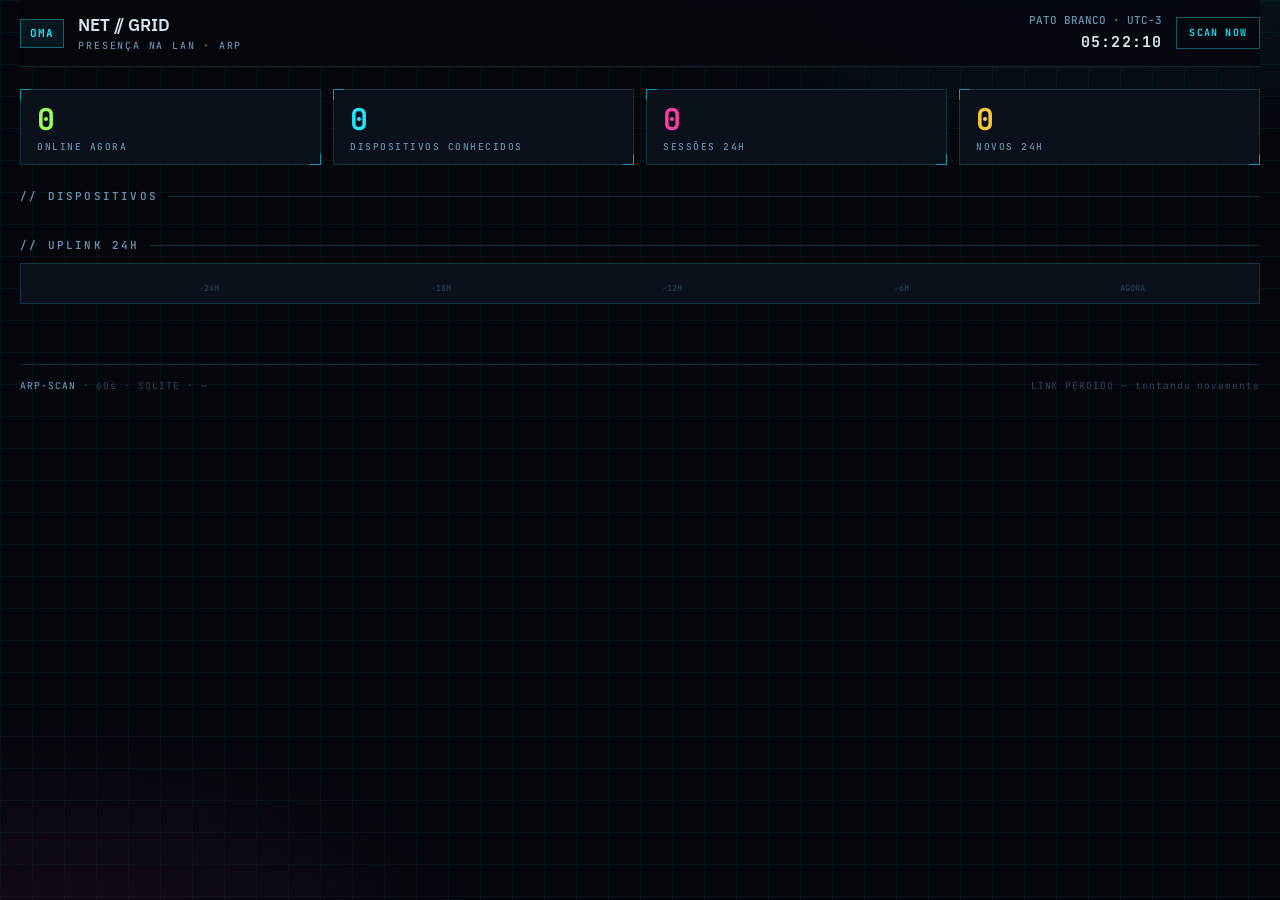
==== static/index.html @ f7a3c89e "feat: LAN presence dashboard with SQLite history" ====
<!doctype html>
<html lang="pt-BR">
<head>
<meta charset="utf-8">
<meta name="viewport" content="width=device-width, initial-scale=1">
<meta name="color-scheme" content="dark">
<title>OMA // NET</title>
<style>
  @font-face { font-family: "Plex"; src: url("fonts/plex-sans.woff2") format("woff2"); font-weight: 100 700; font-display: swap; }
  @font-face { font-family: "JBM"; src: url("fonts/jetbrains-mono.woff2") format("woff2"); font-weight: 100 800; font-display: swap; }
  :root {
    --bg: #05070d; --panel: #0a111b; --panel2: #0d1622;
    --line: rgba(34, 230, 255, .18); --line2: rgba(34, 230, 255, .38);
    --cy: #22e6ff; --mg: #ff3ea5; --lm: #9dff5a; --am: #ffc93c;
    --tx: #d9e8f2; --mu: #6c93ad; --dim: #31465a;
    --sans: "Plex", "IBM Plex Sans", system-ui, sans-serif;
    --mono: "JBM", "JetBrains Mono", ui-monospace, monospace;
  }
  * { box-sizing: border-box; }
  html, body { margin: 0; min-height: 100%; }
  body {
    background: var(--bg); color: var(--tx); font: 400 15px/1.5 var(--sans);
    background-image:
      radial-gradient(800px 380px at 84% -8%, rgba(34,230,255,.10), transparent 60%),
      radial-gradient(700px 420px at 6% 108%, rgba(255,62,165,.08), transparent 60%),
      linear-gradient(rgba(34,230,255,.045) 1px, transparent 1px),
      linear-gradient(90deg, rgba(34,230,255,.045) 1px, transparent 1px);
    background-size: auto, auto, 32px 32px, 32px 32px;
    background-attachment: fixed;
  }
  body::after {
    content: ""; position: fixed; inset: 0; pointer-events: none; z-index: 5;
    background: repeating-linear-gradient(to bottom, rgba(0,0,0,.16) 0 1px, transparent 1px 3px);
    opacity: .25;
  }
  .wrap { width: min(100% - 40px, 1320px); margin: 0 auto; position: relative; z-index: 2; }
  header { border-bottom: 1px solid var(--line); background: rgba(5,7,13,.82); position: sticky; top: 0; z-index: 10; backdrop-filter: blur(6px); }
  .top { display: flex; align-items: center; gap: 14px; height: 66px; }
  .mark { font: 700 11px/1 var(--mono); letter-spacing: .1em; color: var(--cy);
          border: 1px solid var(--line2); background: rgba(34,230,255,.08); padding: 8px 9px; }
  .brand { font-weight: 600; letter-spacing: -.01em; font-size: 17px; }
  .brand span { display: block; font: 500 10px/1.4 var(--mono); letter-spacing: .18em; color: var(--mu); }
  .clock { margin-left: auto; text-align: right; font: 500 11px/1.6 var(--mono); color: var(--mu); }
  .clock b { display: block; font-size: 15px; color: var(--tx); letter-spacing: .08em; }
  .ghost { border: 1px solid var(--line2); background: transparent; color: var(--cy); font: 600 10px/1 var(--mono);
           letter-spacing: .12em; padding: 10px 12px; cursor: pointer; }
  .ghost:hover { background: rgba(34,230,255,.1); }
  .ghost:disabled { opacity: .45; cursor: wait; }
  main { padding: 22px 0 60px; }
  .stats { display: grid; grid-template-columns: repeat(4, 1fr); gap: 12px; margin-bottom: 22px; }
  .stat { background: var(--panel); border: 1px solid var(--line); padding: 14px 16px 12px; position: relative; }
  .stat::before, .stat::after { content: ""; position: absolute; width: 10px; height: 10px; border: 1px solid var(--cy); opacity: .55; }
  .stat::before { top: -1px; left: -1px; border-right: 0; border-bottom: 0; }
  .stat::after { bottom: -1px; right: -1px; border-left: 0; border-top: 0; }
  .stat b { display: block; font: 700 30px/1 var(--mono); letter-spacing: .02em; color: var(--cy); }
  .stat.lime b { color: var(--lm); } .stat.mag b { color: var(--mg); } .stat.amber b { color: var(--am); }
  .stat span { display: block; margin-top: 7px; font: 500 9.5px/1.2 var(--mono); letter-spacing: .16em; color: var(--mu); }
  h1.sec { font: 600 11px/1 var(--mono); letter-spacing: .2em; color: var(--mu); margin: 26px 0 12px;
           display: flex; align-items: center; gap: 10px; }
  h1.sec::after { content: ""; flex: 1; height: 1px; background: var(--line); }
  .grid { display: grid; grid-template-columns: repeat(auto-fill, minmax(300px, 1fr)); gap: 12px; }
  .card { text-align: left; width: 100%; background: var(--panel); border: 1px solid var(--line); color: var(--tx);
          padding: 14px 16px 12px; cursor: pointer; position: relative; font-family: var(--sans); }
  .card:hover, .card:focus-visible { border-color: var(--line2); background: var(--panel2);
          box-shadow: 0 0 24px rgba(34,230,255,.10); outline: none; }
  .card::before { content: ""; position: absolute; top: -1px; right: -1px; width: 12px; height: 12px;
                  border-top: 1px solid var(--cy); border-right: 1px solid var(--cy); opacity: .5; }
  .card.off { opacity: .72; }
  .crow { display: flex; align-items: center; gap: 9px; }
  .dot { width: 8px; height: 8px; border-radius: 50%; background: var(--dim); flex: 0 0 auto; }
  .dot.on { background: var(--lm); box-shadow: 0 0 10px var(--lm); animation: pulse 2.4s ease-in-out infinite; }
  @keyframes pulse { 50% { opacity: .55; } }
  .name { font-weight: 600; font-size: 15px; white-space: nowrap; overflow: hidden; text-overflow: ellipsis; }
  .chip { margin-left: auto; font: 600 8.5px/1 var(--mono); letter-spacing: .12em; padding: 5px 6px;
          border: 1px solid var(--line2); color: var(--cy); }
  .chip.off { color: var(--mu); border-color: var(--dim); }
  .ip { font: 600 22px/1.1 var(--mono); letter-spacing: .02em; margin: 9px 0 2px; color: var(--tx); }
  .vendor { font: 400 11px/1.3 var(--mono); color: var(--mu); white-space: nowrap; overflow: hidden; text-overflow: ellipsis; }
  .metrics { display: flex; gap: 18px; margin: 12px 0 8px; }
  .metrics div { display: flex; flex-direction: column; gap: 2px; }
  .metrics b { font: 500 8.5px/1 var(--mono); letter-spacing: .14em; color: var(--mu); }
  .metrics span { font: 500 12.5px/1 var(--mono); color: var(--tx); }
  .bar { height: 3px; background: #101b28; overflow: hidden; }
  .bar i { display: block; height: 100%; background: linear-gradient(90deg, var(--cy), var(--lm)); }
  .foot { display: flex; justify-content: space-between; gap: 10px; margin-top: 8px;
          font: 400 9.5px/1 var(--mono); letter-spacing: .06em; color: var(--mu); 
          white-space: nowrap; overflow: hidden; }
  .foot span { overflow: hidden; text-overflow: ellipsis; }
  .timeline { background: var(--panel); border: 1px solid var(--line); padding: 14px 16px 10px; }
  .trow { display: grid; grid-template-columns: 150px 1fr 86px; gap: 12px; align-items: center; padding: 5px 0; }
  .trow .tname { font-weight: 600; font-size: 12px; white-space: nowrap; overflow: hidden; text-overflow: ellipsis; }
  .cells { display: grid; grid-template-columns: repeat(96, 1fr); gap: 1px; height: 18px; }
  .cells i { display: block; background: #0c141f; }
  .ttot { text-align: right; font: 500 10px/1 var(--mono); color: var(--mu); }
  .axis { display: grid; grid-template-columns: 150px 1fr 86px; gap: 12px; margin-top: 6px; }
  .axis div { display: flex; justify-content: space-between; font: 400 8.5px/1 var(--mono); color: var(--dim); }
  .empty { border: 1px dashed var(--line2); padding: 40px; text-align: center; color: var(--mu); font-family: var(--mono); font-size: 12px; letter-spacing: .08em; }
  footer { border-top: 1px solid var(--line); padding: 14px 0 26px; display: flex; justify-content: space-between; gap: 16px;
           font: 400 9.5px/1.4 var(--mono); letter-spacing: .1em; color: var(--dim); }
  footer b { color: var(--mu); font-weight: 500; }
  /* drawer */
  #shade { position: fixed; inset: 0; background: rgba(2,4,8,.6); opacity: 0; pointer-events: none; transition: opacity .18s; z-index: 20; }
  #shade.open { opacity: 1; pointer-events: auto; }
  #drawer { position: fixed; top: 0; right: 0; width: min(430px, 100%); height: 100%; background: #070d16;
            border-left: 1px solid var(--line2); transform: translateX(102%); transition: transform .2s ease; z-index: 21;
            padding: 22px 22px 30px; overflow-y: auto; }
  #drawer.open { transform: none; }
  #drawer .dhead { display: flex; align-items: center; gap: 10px; }
  #drawer h2 { margin: 0; font-size: 20px; font-weight: 600; }
  #drawer .close { margin-left: auto; background: none; border: 1px solid var(--line); color: var(--mu); font: 600 14px/1 var(--mono);
                   width: 30px; height: 30px; cursor: pointer; }
  .kv { display: grid; grid-template-columns: 110px 1fr; gap: 7px 12px; margin: 18px 0; font: 400 11.5px/1.4 var(--mono); }
  .kv dt { color: var(--mu); letter-spacing: .08em; font-size: 9.5px; text-transform: uppercase; }
  .kv dd { margin: 0; color: var(--tx); overflow-wrap: anywhere; }
  .rename { display: flex; gap: 8px; margin: 8px 0 20px; }
  .rename input { flex: 1; background: #0a121d; border: 1px solid var(--line); color: var(--tx);
                  font: 400 13px/1 var(--mono); padding: 10px; outline: none; }
  .rename input:focus { border-color: var(--cy); }
  .sessions { border-top: 1px solid var(--line); margin-top: 6px; }
  .srow { display: flex; justify-content: space-between; gap: 10px; padding: 7px 0; border-bottom: 1px solid rgba(34,230,255,.07);
          font: 400 10.5px/1.3 var(--mono); color: var(--mu); }
  .srow b { color: var(--tx); font-weight: 500; }
  .live { color: var(--lm); }
  @media (max-width: 760px) {
    .stats { grid-template-columns: repeat(2, 1fr); }
    .top { gap: 10px; } .clock { display: none; }
    .trow, .axis { grid-template-columns: 96px 1fr 70px; }
    .cells { height: 14px; }
  }
</style>
</head>
<body>
<div class="wrap">
  <header>
    <div class="top">
      <span class="mark">OMA</span>
      <div class="brand">NET // GRID<span>PRESENÇA NA LAN · ARP</span></div>
      <div class="clock">PATO BRANCO · UTC−3<b id="clock">--:--:--</b></div>
      <button class="ghost" id="scanBtn" type="button">SCAN NOW</button>
    </div>
  </header>
  <main>
    <div class="stats">
      <div class="stat lime"><b id="sOnline">0</b><span>ONLINE AGORA</span></div>
      <div class="stat"><b id="sKnown">0</b><span>DISPOSITIVOS CONHECIDOS</span></div>
      <div class="stat mag"><b id="sSessions">0</b><span>SESSÕES 24H</span></div>
      <div class="stat amber"><b id="sNew">0</b><span>NOVOS 24H</span></div>
    </div>

    <h1 class="sec">// DISPOSITIVOS</h1>
    <div class="grid" id="grid"></div>

    <h1 class="sec">// UPLINK 24H</h1>
    <div class="timeline">
      <div id="timeline"></div>
      <div class="axis"><div></div><div><span>−24H</span><span>−18H</span><span>−12H</span><span>−6H</span><span>AGORA</span></div><div></div></div>
    </div>
  </main>
  <footer>
    <div><b>ARP-SCAN</b> · 60s · SQLITE · <span id="lastScan">—</span></div>
    <div id="ticker">LAN 192.168.5.0/24</div>
  </footer>
</div>

<div id="shade"></div>
<aside id="drawer" aria-label="Detalhes do dispositivo">
  <div class="dhead"><h2 id="dName">—</h2><button class="close" id="dClose" type="button">×</button></div>
  <div class="rename"><input id="dInput" maxlength="40" placeholder="nome do dispositivo"><button class="ghost" id="dSave" type="button">SALVAR</button></div>
  <dl class="kv" id="dKv"></dl>
  <div class="sessions" id="dSessions"></div>
</aside>

<script>
(() => {
  const $ = (id) => document.getElementById(id);
  let state = null, fetchedAt = 0, currentMac = null, drawerData = null;

  const esc = (s) => String(s ?? "").replace(/[&<>"']/g, (c) => ({ "&": "&amp;", "<": "&lt;", ">": "&gt;", '"': "&quot;", "'": "&#39;" }[c]));
  const pad = (n) => n < 10 ? "0" + n : "" + n;
  const dur = (s) => {
    s = Math.max(0, Math.floor(s));
    const h = Math.floor(s / 3600), m = Math.floor((s % 3600) / 60);
    return h ? `${h}h ${pad(m)}m` : `${m}m`;
  };
  const hms = (s) => {
    s = Math.max(0, Math.floor(s));
    return `${pad(Math.floor(s / 3600))}:${pad(Math.floor((s % 3600) / 60))}:${pad(s % 60)}`;
  };
  const clockStr = (ts) => {
    const d = new Date(ts * 1000);
    return `${pad(d.getHours())}:${pad(d.getMinutes())}`;
  };
  const ago = (s) => s < 60 ? `${Math.floor(s)}s` : s < 3600 ? `${Math.floor(s / 60)}m` : `${Math.floor(s / 3600)}h`;
  const disp = (d) => d.name || ((d.vendor && !d.vendor.trim().startsWith("(")) ? d.vendor
    : `Dispositivo ${(d.ip || "").split(".").pop() || d.mac.slice(-5)}`);
  const vend = (d) => (d.vendor && !d.vendor.trim().startsWith("(")) ? d.vendor : "vendor desconhecido";

  function tickClock() {
    const d = new Date();
    $("clock").textContent = `${pad(d.getHours())}:${pad(d.getMinutes())}:${pad(d.getSeconds())}`;
  }
  tickClock(); setInterval(tickClock, 1000);

  function liveTimers() {
    if (!state) return;
    const extra = (Date.now() - fetchedAt) / 1000;
    document.querySelectorAll("[data-cur]").forEach((el) => {
      const base = parseFloat(el.dataset.cur || "0");
      el.textContent = base > 0 ? hms(base + extra) : "—";
    });
    const last = state.last_scan ? (Date.now() / 1000 - state.last_scan) : null;
    $("lastScan").textContent = last === null ? "aguardando sweep" : `último sweep ${ago(last)} atrás`;
  }
  setInterval(liveTimers, 1000);

  async function refresh() {
    try {
      const r = await fetch("/api/state", { cache: "no-store" });
      if (!r.ok) throw new Error(r.status);
      state = await r.json();
      fetchedAt = Date.now();
      render();
      liveTimers();
      if (currentMac) openDrawer(currentMac, true);
    } catch (e) {
      $("ticker").textContent = "LINK PERDIDO — tentando novamente";
    }
  }

  function render() {
    const s = state.stats;
    $("sOnline").textContent = s.online;
    $("sKnown").textContent = s.known;
    $("sSessions").textContent = s.sessions_24h;
    $("sNew").textContent = s.new_24h;
    $("ticker").textContent = `LAN 192.168.5.0/24 · ${s.online} ONLINE · SWEEP ${state.interval}S`;

    const grid = $("grid");
    grid.innerHTML = state.devices.map((d) => {
      const pct = Math.min(100, Math.round(d.total_24h / 86400 * 100));
      return `<button class="card ${d.online ? "" : "off"}" data-mac="${esc(d.mac)}" type="button">
        <div class="crow"><span class="dot ${d.online ? "on" : ""}"></span>
          <span class="name">${esc(disp(d))}</span>
          <span class="chip ${d.online ? "" : "off"}">${d.online ? "ONLINE" : "OFFLINE"}</span></div>
        <div class="ip">${esc(d.ip || "—")}</div>
        <div class="vendor">${esc(vend(d))}</div>
        <div class="metrics">
          <div><b>AGORA</b><span data-cur="${d.current_session}">${d.current_session ? hms(d.current_session) : "—"}</span></div>
          <div><b>24H</b><span>${dur(d.total_24h)}</span></div>
          <div><b>SESSÕES</b><span>${d.sessions_24h}</span></div>
        </div>
        <div class="bar"><i style="width:${pct}%"></i></div>
        <div class="foot"><span>MAC ${esc(d.mac)}</span><span>${pct}% ONLINE</span></div>
      </button>`;
    }).join("") || `<div class="empty">NENHUM DISPOSITIVO AINDA — PRIMEIRO SWEEP EM ANDAMENTO</div>`;

    const tl = $("timeline");
    tl.innerHTML = state.devices.map((d) => {
      const cells = d.timeline.map((v, i) => {
        const t0 = new Date((state.now - 86400 + i * 900) * 1000);
        const t1 = new Date((state.now - 86400 + (i + 1) * 900) * 1000);
        const label = `${clockStr(t0.getTime() / 1000)}–${clockStr(t1.getTime() / 1000)} · ${Math.round(v * 100)}%`;
        const bg = v <= 0 ? "" : ` style="background:rgba(34,230,255,${0.16 + v * 0.84})"`;
        return `<i${bg} title="${label}"></i>`;
      }).join("");
      return `<div class="trow"><div class="tname">${esc(disp(d))}</div>
        <div class="cells">${cells}</div><div class="ttot">${dur(d.total_24h)}</div></div>`;
    }).join("") || `<div class="empty">SEM HISTÓRICO NAS ÚLTIMAS 24H</div>`;
  }

  async function openDrawer(mac, silent) {
    currentMac = mac;
    const r = await fetch(`/api/device?mac=${encodeURIComponent(mac)}`, { cache: "no-store" });
    if (!r.ok) return;
    const d = await r.json();
    drawerData = d;
    $("dName").textContent = disp(d);
    $("dInput").value = d.name || "";
    const st = d.online ? `<span class="live">ONLINE</span>` : "OFFLINE";
    const onlineNow = d.current_session ? hms(d.current_session + (Date.now() - fetchedAt) / 1000) : "—";
    $("dKv").innerHTML = `
      <dt>status</dt><dd>${st}</dd>
      <dt>ip</dt><dd>${esc(d.ip || "—")}</dd>
      <dt>mac</dt><dd>${esc(d.mac)}</dd>
      <dt>vendor</dt><dd>${esc(vend(d))}</dd>
      <dt>primeiro seen</dt><dd>${new Date(d.first_seen * 1000).toLocaleString("pt-BR")}</dd>
      <dt>último seen</dt><dd>${new Date(d.last_seen * 1000).toLocaleString("pt-BR")}</dd>
      <dt>agora</dt><dd>${onlineNow}</dd>
      <dt>total histórico</dt><dd>${dur(d.total_seconds)}</dd>`;
    $("dSessions").innerHTML = `<div class="srow"><b>INÍCIO</b><b>FIM</b><b>DURAÇÃO</b></div>` +
      d.sessions.map((s) => {
        const end = s.end ?? Math.floor(Date.now() / 1000);
        return `<div class="srow"><span>${new Date(s.start * 1000).toLocaleString("pt-BR")}</span>
          <span>${s.end ? new Date(s.end * 1000).toLocaleTimeString("pt-BR") : '<b class="live">AGORA</b>'}</span>
          <span>${dur(end - s.start)}</span></div>`;
      }).join("");
    if (!silent) {
      $("shade").classList.add("open");
      $("drawer").classList.add("open");
    }
  }

  function closeDrawer() {
    currentMac = null;
    $("shade").classList.remove("open");
    $("drawer").classList.remove("open");
  }

  $("grid").addEventListener("click", (e) => {
    const card = e.target.closest(".card");
    if (card) openDrawer(card.dataset.mac);
  });
  $("dClose").addEventListener("click", closeDrawer);
  $("shade").addEventListener("click", closeDrawer);
  document.addEventListener("keydown", (e) => { if (e.key === "Escape") closeDrawer(); });

  $("dSave").addEventListener("click", async () => {
    if (!currentMac) return;
    const name = $("dInput").value.trim();
    if (!name) return;
    await fetch("/api/name", {
      method: "POST", headers: { "Content-Type": "application/json" },
      body: JSON.stringify({ mac: currentMac, name })
    });
    await refresh();
    $("dName").textContent = name;
  });

  $("scanBtn").addEventListener("click", async (e) => {
    e.target.disabled = true;
    e.target.textContent = "SCANNING…";
    await fetch("/api/scan", { method: "POST" });
    setTimeout(async () => {
      await refresh();
      e.target.disabled = false;
      e.target.textContent = "SCAN NOW";
    }, 5000);
  });

  refresh();
  setInterval(refresh, 5000);
})();
</script>
</body>
</html>
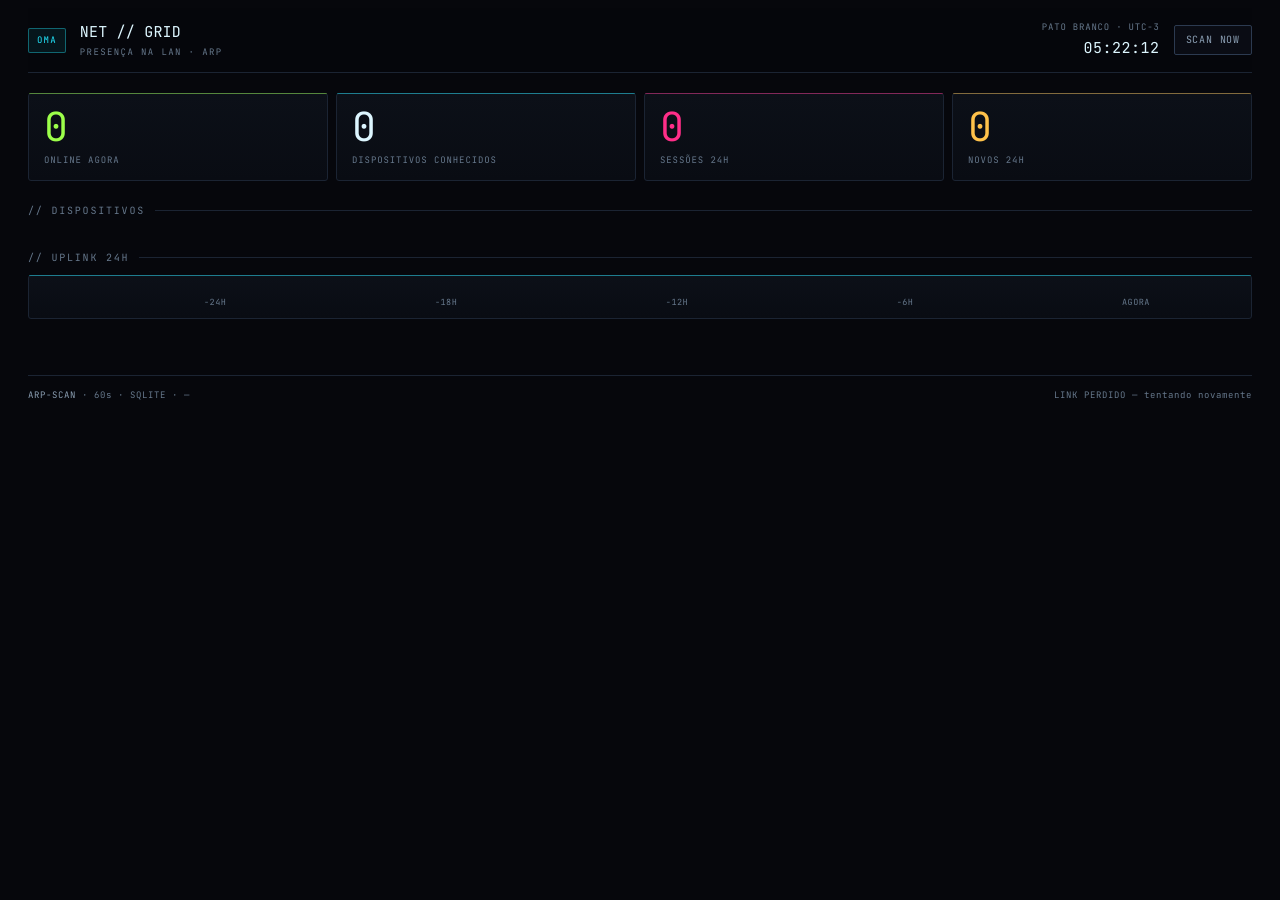
==== commit fac58379: "feat(ui): CATHODE HYBRID dashboard (pixel numbers, smooth chrome)" ====
--- a/static/index.html
+++ b/static/index.html
@@ -5,131 +5,157 @@
 <meta name="viewport" content="width=device-width, initial-scale=1">
 <meta name="color-scheme" content="dark">
 <title>OMA // NET</title>
+<link rel="stylesheet" href="hybrid.css?v=1">
 <style>
-  @font-face { font-family: "Plex"; src: url("fonts/plex-sans.woff2") format("woff2"); font-weight: 100 700; font-display: swap; }
-  @font-face { font-family: "JBM"; src: url("fonts/jetbrains-mono.woff2") format("woff2"); font-weight: 100 800; font-display: swap; }
-  :root {
-    --bg: #05070d; --panel: #0a111b; --panel2: #0d1622;
-    --line: rgba(34, 230, 255, .18); --line2: rgba(34, 230, 255, .38);
-    --cy: #22e6ff; --mg: #ff3ea5; --lm: #9dff5a; --am: #ffc93c;
-    --tx: #d9e8f2; --mu: #6c93ad; --dim: #31465a;
-    --sans: "Plex", "IBM Plex Sans", system-ui, sans-serif;
-    --mono: "JBM", "JetBrains Mono", ui-monospace, monospace;
-  }
-  * { box-sizing: border-box; }
-  html, body { margin: 0; min-height: 100%; }
-  body {
-    background: var(--bg); color: var(--tx); font: 400 15px/1.5 var(--sans);
-    background-image:
-      radial-gradient(800px 380px at 84% -8%, rgba(34,230,255,.10), transparent 60%),
-      radial-gradient(700px 420px at 6% 108%, rgba(255,62,165,.08), transparent 60%),
-      linear-gradient(rgba(34,230,255,.045) 1px, transparent 1px),
-      linear-gradient(90deg, rgba(34,230,255,.045) 1px, transparent 1px);
-    background-size: auto, auto, 32px 32px, 32px 32px;
-    background-attachment: fixed;
-  }
-  body::after {
-    content: ""; position: fixed; inset: 0; pointer-events: none; z-index: 5;
-    background: repeating-linear-gradient(to bottom, rgba(0,0,0,.16) 0 1px, transparent 1px 3px);
-    opacity: .25;
-  }
-  .wrap { width: min(100% - 40px, 1320px); margin: 0 auto; position: relative; z-index: 2; }
-  header { border-bottom: 1px solid var(--line); background: rgba(5,7,13,.82); position: sticky; top: 0; z-index: 10; backdrop-filter: blur(6px); }
-  .top { display: flex; align-items: center; gap: 14px; height: 66px; }
-  .mark { font: 700 11px/1 var(--mono); letter-spacing: .1em; color: var(--cy);
-          border: 1px solid var(--line2); background: rgba(34,230,255,.08); padding: 8px 9px; }
-  .brand { font-weight: 600; letter-spacing: -.01em; font-size: 17px; }
-  .brand span { display: block; font: 500 10px/1.4 var(--mono); letter-spacing: .18em; color: var(--mu); }
-  .clock { margin-left: auto; text-align: right; font: 500 11px/1.6 var(--mono); color: var(--mu); }
-  .clock b { display: block; font-size: 15px; color: var(--tx); letter-spacing: .08em; }
-  .ghost { border: 1px solid var(--line2); background: transparent; color: var(--cy); font: 600 10px/1 var(--mono);
-           letter-spacing: .12em; padding: 10px 12px; cursor: pointer; }
-  .ghost:hover { background: rgba(34,230,255,.1); }
+  /* page layer — CATHODE HYBRID v3. Tokens come from hybrid.css. */
+  .hy { font: 400 12px/1.5 var(--hy-sans); }
+  .wrap { width: min(100% - 40px, 1320px); margin: 0 auto; }
+
+  header {
+    position: sticky; top: 0; z-index: 10;
+    border-bottom: 1px solid var(--hy-line);
+    background: color-mix(in srgb, var(--hy-bg) 88%, transparent);
+    backdrop-filter: blur(8px);
+  }
+  .top { display: flex; align-items: center; gap: 14px; height: 64px; }
+  .mark {
+    font: 400 9px/1 var(--hy-sans); letter-spacing: 1.2px; color: var(--hy-cyan);
+    border: 1px solid color-mix(in srgb, var(--hy-cyan) 38%, transparent);
+    border-radius: var(--hy-r-sm);
+    background: color-mix(in srgb, var(--hy-cyan) 7%, transparent);
+    padding: 7px 8px;
+  }
+  .brand { font-size: 15px; letter-spacing: .2px; color: var(--hy-ink); }
+  .brand span { display: block; margin-top: 3px; font-size: 9px; letter-spacing: 1.4px; color: var(--hy-mute); }
+  .clock { margin-left: auto; text-align: right; font-size: 9px; letter-spacing: .8px; color: var(--hy-mute); }
+  .clock b { display: block; margin-top: 3px; font-size: 15px; font-weight: 400; color: var(--hy-ink); letter-spacing: .5px; font-variant-numeric: tabular-nums; }
+  .ghost {
+    appearance: none; border: 1px solid var(--hy-line-hi); border-radius: var(--hy-r-sm);
+    background: var(--hy-sunken); color: var(--hy-dim);
+    font: 400 10px/1 var(--hy-sans); letter-spacing: .8px;
+    padding: 9px 11px; min-height: 30px; cursor: pointer;
+  }
+  .ghost:hover { color: var(--hy-cyan); border-color: color-mix(in srgb, var(--hy-cyan) 55%, transparent); }
+  .ghost:focus-visible { outline: 1px solid var(--hy-cyan); outline-offset: 1px; }
   .ghost:disabled { opacity: .45; cursor: wait; }
-  main { padding: 22px 0 60px; }
-  .stats { display: grid; grid-template-columns: repeat(4, 1fr); gap: 12px; margin-bottom: 22px; }
-  .stat { background: var(--panel); border: 1px solid var(--line); padding: 14px 16px 12px; position: relative; }
-  .stat::before, .stat::after { content: ""; position: absolute; width: 10px; height: 10px; border: 1px solid var(--cy); opacity: .55; }
-  .stat::before { top: -1px; left: -1px; border-right: 0; border-bottom: 0; }
-  .stat::after { bottom: -1px; right: -1px; border-left: 0; border-top: 0; }
-  .stat b { display: block; font: 700 30px/1 var(--mono); letter-spacing: .02em; color: var(--cy); }
-  .stat.lime b { color: var(--lm); } .stat.mag b { color: var(--mg); } .stat.amber b { color: var(--am); }
-  .stat span { display: block; margin-top: 7px; font: 500 9.5px/1.2 var(--mono); letter-spacing: .16em; color: var(--mu); }
-  h1.sec { font: 600 11px/1 var(--mono); letter-spacing: .2em; color: var(--mu); margin: 26px 0 12px;
-           display: flex; align-items: center; gap: 10px; }
-  h1.sec::after { content: ""; flex: 1; height: 1px; background: var(--line); }
-  .grid { display: grid; grid-template-columns: repeat(auto-fill, minmax(300px, 1fr)); gap: 12px; }
-  .card { text-align: left; width: 100%; background: var(--panel); border: 1px solid var(--line); color: var(--tx);
-          padding: 14px 16px 12px; cursor: pointer; position: relative; font-family: var(--sans); }
-  .card:hover, .card:focus-visible { border-color: var(--line2); background: var(--panel2);
-          box-shadow: 0 0 24px rgba(34,230,255,.10); outline: none; }
-  .card::before { content: ""; position: absolute; top: -1px; right: -1px; width: 12px; height: 12px;
-                  border-top: 1px solid var(--cy); border-right: 1px solid var(--cy); opacity: .5; }
-  .card.off { opacity: .72; }
-  .crow { display: flex; align-items: center; gap: 9px; }
-  .dot { width: 8px; height: 8px; border-radius: 50%; background: var(--dim); flex: 0 0 auto; }
-  .dot.on { background: var(--lm); box-shadow: 0 0 10px var(--lm); animation: pulse 2.4s ease-in-out infinite; }
-  @keyframes pulse { 50% { opacity: .55; } }
-  .name { font-weight: 600; font-size: 15px; white-space: nowrap; overflow: hidden; text-overflow: ellipsis; }
-  .chip { margin-left: auto; font: 600 8.5px/1 var(--mono); letter-spacing: .12em; padding: 5px 6px;
-          border: 1px solid var(--line2); color: var(--cy); }
-  .chip.off { color: var(--mu); border-color: var(--dim); }
-  .ip { font: 600 22px/1.1 var(--mono); letter-spacing: .02em; margin: 9px 0 2px; color: var(--tx); }
-  .vendor { font: 400 11px/1.3 var(--mono); color: var(--mu); white-space: nowrap; overflow: hidden; text-overflow: ellipsis; }
-  .metrics { display: flex; gap: 18px; margin: 12px 0 8px; }
-  .metrics div { display: flex; flex-direction: column; gap: 2px; }
-  .metrics b { font: 500 8.5px/1 var(--mono); letter-spacing: .14em; color: var(--mu); }
-  .metrics span { font: 500 12.5px/1 var(--mono); color: var(--tx); }
-  .bar { height: 3px; background: #101b28; overflow: hidden; }
-  .bar i { display: block; height: 100%; background: linear-gradient(90deg, var(--cy), var(--lm)); }
-  .foot { display: flex; justify-content: space-between; gap: 10px; margin-top: 8px;
-          font: 400 9.5px/1 var(--mono); letter-spacing: .06em; color: var(--mu); 
-          white-space: nowrap; overflow: hidden; }
+
+  main { padding: 20px 0 56px; }
+
+  /* header numbers: pixel layer only */
+  .stat {
+    display: flex; flex-direction: column; gap: 7px;
+    padding: 13px 15px 12px;
+  }
+  .stat b { font-family: var(--hy-pixel); font-weight: 400; font-size: 40px; line-height: 1; letter-spacing: 0; color: var(--hy-ink); }
+  .stat.lime b { color: var(--hy-lime); }
+  .stat.mag b { color: var(--hy-magenta); }
+  .stat.amber b { color: var(--hy-amber); }
+  .stat span { font-size: 9px; letter-spacing: .9px; text-transform: uppercase; color: var(--hy-mute); }
+  .stats { display: grid; grid-template-columns: repeat(4, 1fr); gap: 8px; margin-bottom: 20px; }
+
+  h1.sec {
+    display: flex; align-items: center; gap: 10px;
+    margin: 22px 0 10px; font-size: 10px; font-weight: 400;
+    letter-spacing: 1.8px; text-transform: uppercase; color: var(--hy-mute);
+  }
+  h1.sec::after { content: ""; flex: 1; height: 1px; background: var(--hy-line); }
+
+  .grid { display: grid; grid-template-columns: repeat(auto-fill, minmax(300px, 1fr)); gap: 8px; }
+
+  .card {
+    display: block; width: 100%; text-align: left; cursor: pointer;
+    color: var(--hy-ink); font-family: var(--hy-sans);
+    padding: 12px 14px 11px;
+  }
+  .card:hover, .card:focus-visible {
+    outline: none;
+    border-color: color-mix(in srgb, var(--hy-cyan) 55%, transparent);
+    background: linear-gradient(180deg, color-mix(in srgb, var(--hy-cyan) 6%, var(--hy-panel)), #090C13);
+    box-shadow: 0 0 0 1px color-mix(in srgb, var(--hy-cyan) 18%, transparent),
+                0 0 16px color-mix(in srgb, var(--hy-cyan) 18%, transparent);
+  }
+  .card.off { opacity: .62; }
+  .crow { display: flex; align-items: center; gap: 8px; }
+  .dot { width: 6px; height: 6px; border-radius: 50%; background: var(--hy-mute); flex: 0 0 auto; }
+  .dot.on { background: var(--hy-lime); box-shadow: 0 0 5px color-mix(in srgb, var(--hy-lime) 65%, transparent); }
+  .name { font-size: 14px; color: var(--hy-ink); white-space: nowrap; overflow: hidden; text-overflow: ellipsis; }
+  .chip {
+    margin-left: auto; font-size: 8.5px; letter-spacing: .9px; text-transform: uppercase;
+    padding: 3px 6px; border: 1px solid var(--hy-line); border-radius: var(--hy-r-sm); color: var(--hy-dim);
+  }
+  .chip.online { color: var(--hy-lime); border-color: color-mix(in srgb, var(--hy-lime) 40%, transparent); }
+  .chip.off { color: var(--hy-mute); }
+
+  .ip { margin: 9px 0 1px; font-family: var(--hy-pixel); font-size: 24px; line-height: 1.1; letter-spacing: 0; color: var(--hy-ink); }
+  .vendor { font-size: 10px; color: var(--hy-mute); white-space: nowrap; overflow: hidden; text-overflow: ellipsis; }
+
+  .metrics { display: flex; gap: 18px; margin: 10px 0 8px; }
+  .metrics div { display: flex; flex-direction: column; gap: 3px; }
+  .metrics b { font-size: 8.5px; font-weight: 400; letter-spacing: .9px; text-transform: uppercase; color: var(--hy-mute); }
+  .metrics span { font-size: 12px; color: var(--hy-ink); font-variant-numeric: tabular-nums; }
+
+  .foot { display: flex; justify-content: space-between; gap: 10px; margin-top: 7px;
+          font-size: 9px; letter-spacing: .4px; color: var(--hy-mute); white-space: nowrap; }
   .foot span { overflow: hidden; text-overflow: ellipsis; }
-  .timeline { background: var(--panel); border: 1px solid var(--line); padding: 14px 16px 10px; }
-  .trow { display: grid; grid-template-columns: 150px 1fr 86px; gap: 12px; align-items: center; padding: 5px 0; }
-  .trow .tname { font-weight: 600; font-size: 12px; white-space: nowrap; overflow: hidden; text-overflow: ellipsis; }
-  .cells { display: grid; grid-template-columns: repeat(96, 1fr); gap: 1px; height: 18px; }
-  .cells i { display: block; background: #0c141f; }
-  .ttot { text-align: right; font: 500 10px/1 var(--mono); color: var(--mu); }
-  .axis { display: grid; grid-template-columns: 150px 1fr 86px; gap: 12px; margin-top: 6px; }
-  .axis div { display: flex; justify-content: space-between; font: 400 8.5px/1 var(--mono); color: var(--dim); }
-  .empty { border: 1px dashed var(--line2); padding: 40px; text-align: center; color: var(--mu); font-family: var(--mono); font-size: 12px; letter-spacing: .08em; }
-  footer { border-top: 1px solid var(--line); padding: 14px 0 26px; display: flex; justify-content: space-between; gap: 16px;
-           font: 400 9.5px/1.4 var(--mono); letter-spacing: .1em; color: var(--dim); }
-  footer b { color: var(--mu); font-weight: 500; }
+
+  .timeline { padding: 13px 15px 10px; }
+  .trow { display: grid; grid-template-columns: 148px 1fr 74px; gap: 12px; align-items: center; padding: 3px 0; }
+  .trow .tname { font-size: 11px; color: var(--hy-dim); white-space: nowrap; overflow: hidden; text-overflow: ellipsis; }
+  .cells { display: grid; grid-template-columns: repeat(96, 1fr); gap: 2px; height: 12px; }
+  .cells i { display: block; border-radius: var(--hy-r-sm); background: var(--hy-sunken); border: 1px solid color-mix(in srgb, var(--hy-line) 70%, transparent); }
+  .ttot { text-align: right; font-size: 10px; color: var(--hy-mute); font-variant-numeric: tabular-nums; }
+  .axis { display: grid; grid-template-columns: 148px 1fr 74px; gap: 12px; margin-top: 7px; }
+  .axis div { display: flex; justify-content: space-between; font-size: 8.5px; letter-spacing: .5px; color: var(--hy-mute); }
+
+  .empty { border: 1px dashed var(--hy-line-hi); border-radius: var(--hy-r); padding: 36px;
+           text-align: center; color: var(--hy-mute); font-size: 11px; letter-spacing: .8px; }
+
+  footer { border-top: 1px solid var(--hy-line); padding: 13px 0 24px; display: flex; justify-content: space-between;
+           gap: 16px; font-size: 9px; letter-spacing: .6px; color: var(--hy-mute); }
+  footer b { color: var(--hy-dim); font-weight: 400; }
+
   /* drawer */
-  #shade { position: fixed; inset: 0; background: rgba(2,4,8,.6); opacity: 0; pointer-events: none; transition: opacity .18s; z-index: 20; }
+  #shade { position: fixed; inset: 0; background: rgba(3,5,9,.66); opacity: 0; pointer-events: none;
+           transition: opacity .15s; z-index: 20; }
   #shade.open { opacity: 1; pointer-events: auto; }
-  #drawer { position: fixed; top: 0; right: 0; width: min(430px, 100%); height: 100%; background: #070d16;
-            border-left: 1px solid var(--line2); transform: translateX(102%); transition: transform .2s ease; z-index: 21;
-            padding: 22px 22px 30px; overflow-y: auto; }
+  #drawer {
+    position: fixed; top: 0; right: 0; width: min(430px, 100%); height: 100%;
+    padding: 20px 22px 28px; overflow-y: auto; z-index: 21;
+    background: linear-gradient(180deg, var(--hy-panel), #090C13);
+    border-left: 1px solid var(--hy-line-hi);
+    transform: translateX(102%); transition: transform .18s ease;
+  }
   #drawer.open { transform: none; }
   #drawer .dhead { display: flex; align-items: center; gap: 10px; }
-  #drawer h2 { margin: 0; font-size: 20px; font-weight: 600; }
-  #drawer .close { margin-left: auto; background: none; border: 1px solid var(--line); color: var(--mu); font: 600 14px/1 var(--mono);
-                   width: 30px; height: 30px; cursor: pointer; }
-  .kv { display: grid; grid-template-columns: 110px 1fr; gap: 7px 12px; margin: 18px 0; font: 400 11.5px/1.4 var(--mono); }
-  .kv dt { color: var(--mu); letter-spacing: .08em; font-size: 9.5px; text-transform: uppercase; }
-  .kv dd { margin: 0; color: var(--tx); overflow-wrap: anywhere; }
-  .rename { display: flex; gap: 8px; margin: 8px 0 20px; }
-  .rename input { flex: 1; background: #0a121d; border: 1px solid var(--line); color: var(--tx);
-                  font: 400 13px/1 var(--mono); padding: 10px; outline: none; }
-  .rename input:focus { border-color: var(--cy); }
-  .sessions { border-top: 1px solid var(--line); margin-top: 6px; }
-  .srow { display: flex; justify-content: space-between; gap: 10px; padding: 7px 0; border-bottom: 1px solid rgba(34,230,255,.07);
-          font: 400 10.5px/1.3 var(--mono); color: var(--mu); }
-  .srow b { color: var(--tx); font-weight: 500; }
-  .live { color: var(--lm); }
+  #drawer h2 { margin: 0; font-size: 17px; font-weight: 400; color: var(--hy-ink); }
+  #drawer .close { margin-left: auto; width: 28px; height: 28px; cursor: pointer;
+                   background: var(--hy-sunken); border: 1px solid var(--hy-line); border-radius: var(--hy-r-sm);
+                   color: var(--hy-dim); font: 400 13px/1 var(--hy-sans); }
+  .kv { display: grid; grid-template-columns: 108px 1fr; gap: 7px 12px; margin: 16px 0; font-size: 11px; }
+  .kv dt { font-size: 9px; letter-spacing: .7px; text-transform: uppercase; color: var(--hy-mute); }
+  .kv dd { margin: 0; color: var(--hy-ink); overflow-wrap: anywhere; }
+  .rename { display: flex; gap: 6px; margin: 6px 0 18px; }
+  .rename input { flex: 1; min-height: 30px; padding: 8px 10px; font: 400 12px/1 var(--hy-sans);
+                  color: var(--hy-ink); background: var(--hy-sunken);
+                  border: 1px solid var(--hy-line); border-radius: var(--hy-r-sm); outline: none; }
+  .rename input:focus { border-color: var(--hy-cyan); }
+  .sessions { border-top: 1px solid var(--hy-line); margin-top: 4px; }
+  .srow { display: flex; justify-content: space-between; gap: 10px; padding: 6px 0;
+          border-bottom: 1px solid color-mix(in srgb, var(--hy-line) 55%, transparent);
+          font-size: 10px; color: var(--hy-dim); }
+  .srow b { color: var(--hy-ink); font-weight: 400; }
+  .live { color: var(--hy-lime); }
+
   @media (max-width: 760px) {
     .stats { grid-template-columns: repeat(2, 1fr); }
     .top { gap: 10px; } .clock { display: none; }
-    .trow, .axis { grid-template-columns: 96px 1fr 70px; }
-    .cells { height: 14px; }
+    .stat b { font-size: 32px; }
+    .trow, .axis { grid-template-columns: 92px 1fr 62px; }
+    .cells { height: 10px; }
   }
 </style>
 </head>
-<body>
+<body class="hy">
 <div class="wrap">
   <header>
     <div class="top">
@@ -141,17 +167,17 @@
   </header>
   <main>
     <div class="stats">
-      <div class="stat lime"><b id="sOnline">0</b><span>ONLINE AGORA</span></div>
-      <div class="stat"><b id="sKnown">0</b><span>DISPOSITIVOS CONHECIDOS</span></div>
-      <div class="stat mag"><b id="sSessions">0</b><span>SESSÕES 24H</span></div>
-      <div class="stat amber"><b id="sNew">0</b><span>NOVOS 24H</span></div>
+      <div class="stat hy-card hy-card--lime lime"><b id="sOnline">0</b><span>ONLINE AGORA</span></div>
+      <div class="stat hy-card hy-card--cyan"><b id="sKnown">0</b><span>DISPOSITIVOS CONHECIDOS</span></div>
+      <div class="stat hy-card hy-card--magenta mag"><b id="sSessions">0</b><span>SESSÕES 24H</span></div>
+      <div class="stat hy-card hy-card--amber amber"><b id="sNew">0</b><span>NOVOS 24H</span></div>
     </div>
 
     <h1 class="sec">// DISPOSITIVOS</h1>
     <div class="grid" id="grid"></div>
 
     <h1 class="sec">// UPLINK 24H</h1>
-    <div class="timeline">
+    <div class="timeline hy-card hy-card--cyan">
       <div id="timeline"></div>
       <div class="axis"><div></div><div><span>−24H</span><span>−18H</span><span>−12H</span><span>−6H</span><span>AGORA</span></div><div></div></div>
     </div>
@@ -238,10 +264,10 @@
     const grid = $("grid");
     grid.innerHTML = state.devices.map((d) => {
       const pct = Math.min(100, Math.round(d.total_24h / 86400 * 100));
-      return `<button class="card ${d.online ? "" : "off"}" data-mac="${esc(d.mac)}" type="button">
+      return `<button class="card hy-card ${d.online ? "hy-card--lime" : ""} ${d.online ? "" : "off"}" data-mac="${esc(d.mac)}" type="button">
         <div class="crow"><span class="dot ${d.online ? "on" : ""}"></span>
           <span class="name">${esc(disp(d))}</span>
-          <span class="chip ${d.online ? "" : "off"}">${d.online ? "ONLINE" : "OFFLINE"}</span></div>
+          <span class="chip ${d.online ? "online" : "off"}">${d.online ? "ONLINE" : "OFFLINE"}</span></div>
         <div class="ip">${esc(d.ip || "—")}</div>
         <div class="vendor">${esc(vend(d))}</div>
         <div class="metrics">
@@ -249,7 +275,7 @@
           <div><b>24H</b><span>${dur(d.total_24h)}</span></div>
           <div><b>SESSÕES</b><span>${d.sessions_24h}</span></div>
         </div>
-        <div class="bar"><i style="width:${pct}%"></i></div>
+        <div class="hy-gauge ${d.online ? "hy-gauge--lime" : ""}"><i style="width:${pct}%"></i></div>
         <div class="foot"><span>MAC ${esc(d.mac)}</span><span>${pct}% ONLINE</span></div>
       </button>`;
     }).join("") || `<div class="empty">NENHUM DISPOSITIVO AINDA — PRIMEIRO SWEEP EM ANDAMENTO</div>`;
@@ -260,7 +286,7 @@
         const t0 = new Date((state.now - 86400 + i * 900) * 1000);
         const t1 = new Date((state.now - 86400 + (i + 1) * 900) * 1000);
         const label = `${clockStr(t0.getTime() / 1000)}–${clockStr(t1.getTime() / 1000)} · ${Math.round(v * 100)}%`;
-        const bg = v <= 0 ? "" : ` style="background:rgba(34,230,255,${0.16 + v * 0.84})"`;
+        const bg = v <= 0 ? "" : ` style="background:rgba(34,232,255,${(0.12 + v * 0.46).toFixed(2)});border-color:rgba(34,232,255,${(0.18 + v * 0.42).toFixed(2)})"`;
         return `<i${bg} title="${label}"></i>`;
       }).join("");
       return `<div class="trow"><div class="tname">${esc(disp(d))}</div>
--- a/static/hybrid.css
+++ b/static/hybrid.css
@@ -0,0 +1,273 @@
+/* ==========================================================================
+   CATHODE HYBRID — web layer (v3.0)
+   House style: smooth everything, pixel numbers only.
+   Source of truth for tokens: Shared/design/hybrid/tokens-hybrid.json
+   Owner of the spec: Viselino. Owner of this file / rollout: ManNager.
+
+   RULES
+   1. Big numbers = Silkscreen, integer px, no letter-spacing tweaks.
+   2. Everything else = JetBrains Mono, antialiased, normal tracking.
+   3. Never mix the two layers inside one element.
+   4. 8 px rhythm, 1 px hairlines, radius 3 (2 for chips/cells), no drop shadows.
+      Glow only via `filter: drop-shadow(0 0 6px <accent>)` on one element per card.
+   ========================================================================== */
+
+@font-face {
+  font-family: "Silkscreen";
+  src: url("fonts/Silkscreen-Regular.ttf") format("truetype");
+  font-weight: 400;
+  font-style: normal;
+  font-display: swap;
+}
+@font-face {
+  font-family: "Silkscreen";
+  src: url("fonts/Silkscreen-Bold.ttf") format("truetype");
+  font-weight: 700;
+  font-style: normal;
+  font-display: swap;
+}
+@font-face {
+  font-family: "JBM";
+  src: url("fonts/jetbrains-mono.woff2") format("woff2");
+  font-weight: 100 800;
+  font-style: normal;
+  font-display: swap;
+}
+
+.hy, .hy * { box-sizing: border-box; }
+
+.hy {
+  /* palette — contrast on #06070C: ink 17.0:1, dim 7.0, mute 4.2, cyan 12.7, lime 15.3 */
+  --hy-bg: #06070C;
+  --hy-sunken: #0A0C14;
+  --hy-panel: #0C1018;
+  --hy-line: #1B2433;
+  --hy-line-hi: #2C3A50;
+  --hy-ink: #DDF6FF;
+  --hy-dim: #8B9FB3;
+  --hy-mute: #66788C;
+  --hy-cyan: #22E8FF;
+  --hy-magenta: #FF2E88;
+  --hy-lime: #9CFF4A;
+  --hy-amber: #FFC24A;
+  --hy-red: #FF4D5E;
+  --hy-violet: #8A6BFF;
+
+  --hy-sans: "JBM", "JetBrains Mono", ui-monospace, monospace;
+  --hy-pixel: "Silkscreen", "JBM", monospace;
+  --hy-r: 3px;
+  --hy-r-sm: 2px;
+  --hy-gap: 8px;
+
+  color: var(--hy-ink);
+  background: var(--hy-bg);
+  font: 400 12px/1.5 var(--hy-sans);
+  -webkit-font-smoothing: antialiased;
+  text-rendering: geometricPrecision;
+}
+
+/* ---------- surfaces ------------------------------------------------------ */
+
+.hy-card {
+  position: relative;
+  border: 1px solid var(--hy-line);
+  border-radius: var(--hy-r);
+  background: linear-gradient(180deg, var(--hy-panel), #090C13);
+  padding: 12px 14px;
+}
+/* accent = 1 px top hairline at 45 % */
+.hy-card::before {
+  content: "";
+  position: absolute;
+  left: 0; right: 0; top: -1px; height: 1px;
+  border-radius: var(--hy-r) var(--hy-r) 0 0;
+  background: var(--hy-line);
+  opacity: .9;
+}
+.hy-card--cyan::before   { background: var(--hy-cyan);    opacity: .45; }
+.hy-card--magenta::before{ background: var(--hy-magenta); opacity: .45; }
+.hy-card--lime::before   { background: var(--hy-lime);    opacity: .45; }
+.hy-card--amber::before  { background: var(--hy-amber);   opacity: .45; }
+.hy-card--violet::before { background: var(--hy-violet);  opacity: .45; }
+
+.hy-label {
+  font-size: 9px;
+  letter-spacing: .8px;
+  text-transform: uppercase;
+  color: var(--hy-mute);
+}
+.hy-title {
+  font-size: 11px;
+  letter-spacing: .4px;
+  color: var(--hy-dim);
+}
+.hy-dim  { color: var(--hy-dim); }
+.hy-mute { color: var(--hy-mute); }
+.hy-cyan { color: var(--hy-cyan); }
+.hy-lime { color: var(--hy-lime); }
+.hy-amber{ color: var(--hy-amber); }
+.hy-red  { color: var(--hy-red); }
+.hy-magenta { color: var(--hy-magenta); }
+
+/* ---------- pixel numbers ------------------------------------------------ */
+
+.hy-num {
+  font-family: var(--hy-pixel);
+  font-weight: 400;
+  line-height: 1;
+  letter-spacing: 0;
+  color: var(--hy-ink);
+  font-variant-numeric: tabular-nums;
+}
+.hy-num--40 { font-size: 40px; }
+.hy-num--32 { font-size: 32px; }
+.hy-num--24 { font-size: 24px; }
+.hy-num--16 { font-size: 16px; }
+.hy-num .hy-unit { font-size: .45em; color: var(--hy-mute); margin-left: .25em; }
+
+/* ---------- chips -------------------------------------------------------- */
+
+.hy-chip {
+  display: inline-flex;
+  align-items: center;
+  gap: 6px;
+  border: 1px solid var(--hy-line);
+  border-radius: var(--hy-r-sm);
+  padding: 3px 7px;
+  font-size: 9px;
+  letter-spacing: .8px;
+  text-transform: uppercase;
+  color: var(--hy-dim);
+  white-space: nowrap;
+}
+.hy-chip--ok     { color: var(--hy-lime);  border-color: color-mix(in srgb, var(--hy-lime) 40%, transparent); }
+.hy-chip--warn   { color: var(--hy-amber); border-color: color-mix(in srgb, var(--hy-amber) 40%, transparent); }
+.hy-chip--bad    { color: var(--hy-red);   border-color: color-mix(in srgb, var(--hy-red) 45%, transparent); }
+.hy-chip--active { color: var(--hy-magenta); border-color: color-mix(in srgb, var(--hy-magenta) 50%, transparent); }
+
+/* ---------- gauge -------------------------------------------------------- */
+
+.hy-gauge {
+  height: 4px;
+  border-radius: var(--hy-r-sm);
+  background: var(--hy-sunken);
+  border: 1px solid var(--hy-line);
+  overflow: hidden;
+}
+.hy-gauge > i {
+  display: block;
+  height: 100%;
+  border-radius: inherit;
+  background: var(--hy-cyan);
+  transition: width .35s cubic-bezier(.2, .7, .2, 1);
+}
+.hy-gauge--lime > i  { background: var(--hy-lime); }
+.hy-gauge--amber > i { background: var(--hy-amber); }
+.hy-gauge--red > i   { background: var(--hy-red); }
+
+/* ---------- spark (SVG) -------------------------------------------------- */
+
+.hy-spark { display: block; width: 100%; height: 46px; overflow: visible; }
+.hy-spark .hy-spark-line {
+  fill: none;
+  stroke: var(--hy-cyan);
+  stroke-width: 1.4;
+  stroke-linejoin: round;
+  stroke-linecap: round;
+  filter: drop-shadow(0 0 4px color-mix(in srgb, var(--hy-cyan) 55%, transparent));
+}
+.hy-spark .hy-spark-fill { fill: url(#hySparkFill); opacity: .32; }
+.hy-spark .hy-spark-dot  { fill: var(--hy-ink); r: 1.7; }
+.hy-spark .hy-spark-grid { stroke: var(--hy-line); stroke-width: 1; stroke-dasharray: 1 4; }
+
+/* ---------- presence matrix ---------------------------------------------- */
+
+.hy-matrix {
+  display: grid;
+  grid-template-columns: repeat(18, 1fr);
+  gap: 2px;
+}
+.hy-matrix b {
+  display: block;
+  aspect-ratio: 1;
+  border-radius: var(--hy-r-sm);
+  background: var(--hy-sunken);
+  border: 1px solid var(--hy-line);
+}
+.hy-matrix b.seen   { background: color-mix(in srgb, var(--hy-line-hi) 70%, transparent); border-color: var(--hy-line-hi); }
+.hy-matrix b.online { background: var(--hy-lime); border-color: var(--hy-lime); box-shadow: 0 0 5px color-mix(in srgb, var(--hy-lime) 60%, transparent); }
+
+/* ---------- table -------------------------------------------------------- */
+
+.hy-table { width: 100%; border-collapse: collapse; font-size: 10px; }
+.hy-table th {
+  text-align: left; font-weight: 400; color: var(--hy-mute);
+  font-size: 9px; letter-spacing: .8px; text-transform: uppercase;
+  padding: 0 8px 6px; border-bottom: 1px solid var(--hy-line);
+}
+.hy-table td { padding: 5px 8px; border-bottom: 1px solid color-mix(in srgb, var(--hy-line) 55%, transparent); color: var(--hy-dim); }
+.hy-table tr:last-child td { border-bottom: 0; }
+.hy-table td.hy-k { color: var(--hy-ink); }
+
+/* ---------- tabs --------------------------------------------------------- */
+
+.hy-tabs { display: flex; gap: 4px; flex-wrap: wrap; }
+.hy-tab {
+  appearance: none;
+  border: 1px solid var(--hy-line);
+  border-radius: var(--hy-r-sm);
+  background: var(--hy-sunken);
+  color: var(--hy-dim);
+  font: 400 10px/1 var(--hy-sans);
+  letter-spacing: .8px;
+  padding: 7px 10px;
+  cursor: pointer;
+  min-height: 28px;
+}
+.hy-tab[aria-selected="true"], .hy-tab[aria-current="page"] {
+  color: var(--hy-ink);
+  border-color: color-mix(in srgb, var(--hy-cyan) 55%, transparent);
+  background: color-mix(in srgb, var(--hy-cyan) 8%, var(--hy-sunken));
+}
+.hy-tab:focus-visible { outline: 1px solid var(--hy-cyan); outline-offset: 1px; }
+
+/* ---------- 10-foot tiles (omsaver home, TV) ----------------------------- */
+
+.hy-tile {
+  display: grid;
+  grid-template-columns: 56px 1fr auto;
+  align-items: center;
+  gap: 12px;
+  padding: 12px 14px;
+  border: 1px solid var(--hy-line);
+  border-radius: var(--hy-r);
+  background: linear-gradient(180deg, var(--hy-panel), #090C13);
+  color: inherit;
+  text-decoration: none;
+  position: relative;
+}
+.hy-tile::after {
+  content: ""; position: absolute; left: -1px; top: 8px; bottom: 8px; width: 2px;
+  border-radius: 2px; background: transparent;
+}
+.hy-tile:focus-visible,
+.hy-tile.is-focus {
+  outline: none;
+  border-color: color-mix(in srgb, var(--hy-cyan) 60%, transparent);
+  background: linear-gradient(180deg, color-mix(in srgb, var(--hy-cyan) 7%, var(--hy-panel)), #090C13);
+  box-shadow: 0 0 0 1px color-mix(in srgb, var(--hy-cyan) 25%, transparent),
+              0 0 18px color-mix(in srgb, var(--hy-cyan) 22%, transparent);
+}
+.hy-tile.is-focus::after { background: var(--hy-cyan); }
+.hy-tile .hy-tile-name { font-size: 17px; letter-spacing: .2px; color: var(--hy-ink); }
+.hy-tile .hy-tile-role { font-size: 10px; color: var(--hy-mute); margin-top: 2px; }
+.hy-tile .hy-tile-url  { font-size: 10px; color: var(--hy-dim); font-variant-numeric: tabular-nums; }
+
+/* ---------- misc --------------------------------------------------------- */
+
+.hy-rule { border: 0; border-top: 1px solid var(--hy-line); margin: 0; }
+.hy-bloom { filter: drop-shadow(0 0 6px color-mix(in srgb, currentColor 45%, transparent)); }
+
+@media (prefers-reduced-motion: reduce) {
+  .hy * { transition: none !important; animation: none !important; }
+}
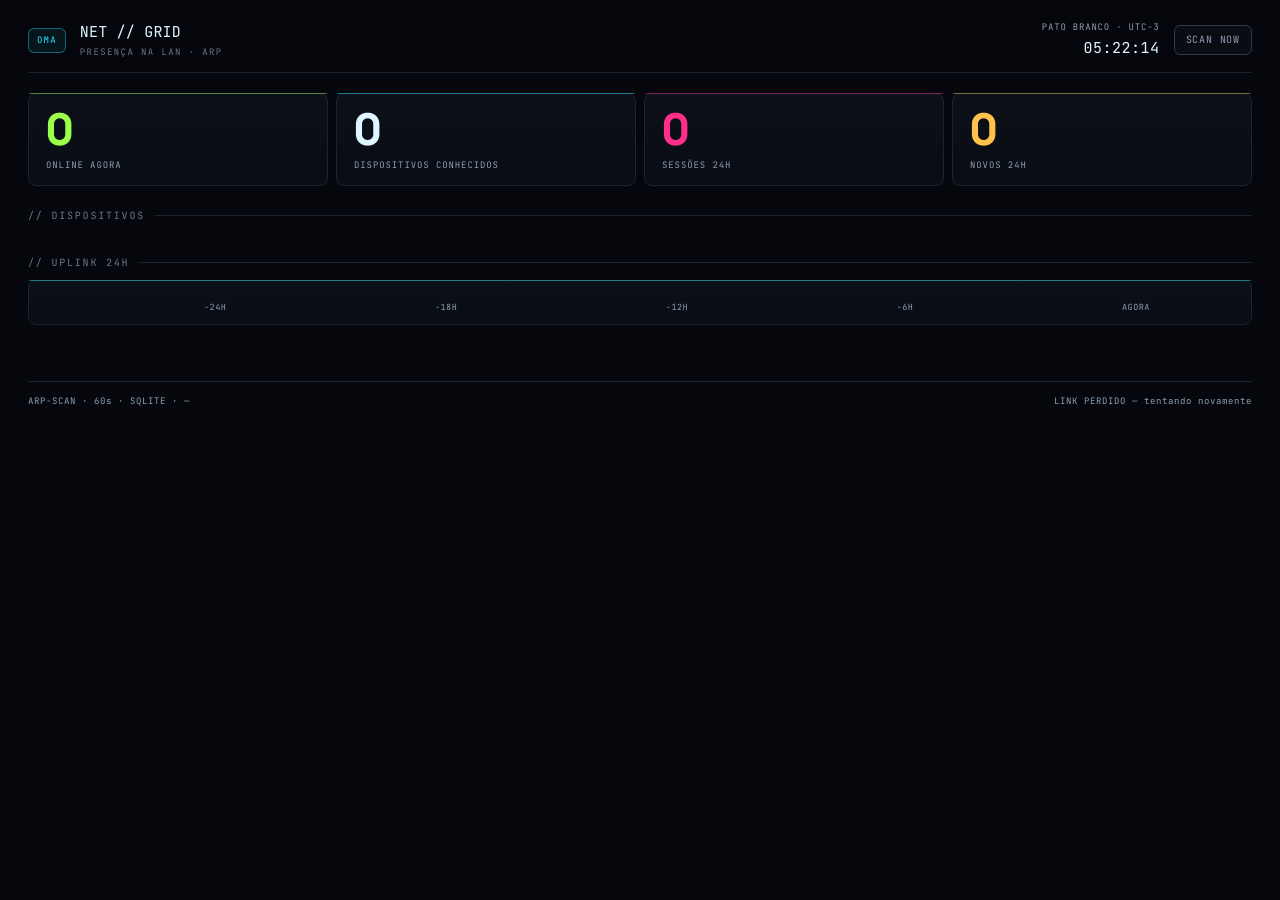
==== commit 937d55e2: "feat(ui): round numbers (Manrope 800), drop pixel layer" ====
--- a/static/index.html
+++ b/static/index.html
@@ -5,7 +5,7 @@
 <meta name="viewport" content="width=device-width, initial-scale=1">
 <meta name="color-scheme" content="dark">
 <title>OMA // NET</title>
-<link rel="stylesheet" href="hybrid.css?v=1">
+<link rel="stylesheet" href="hybrid.css?v=4">
 <style>
   /* page layer — CATHODE HYBRID v3. Tokens come from hybrid.css. */
   .hy { font: 400 12px/1.5 var(--hy-sans); }
@@ -27,7 +27,7 @@
   }
   .brand { font-size: 15px; letter-spacing: .2px; color: var(--hy-ink); }
   .brand span { display: block; margin-top: 3px; font-size: 9px; letter-spacing: 1.4px; color: var(--hy-mute); }
-  .clock { margin-left: auto; text-align: right; font-size: 9px; letter-spacing: .8px; color: var(--hy-mute); }
+  .clock { margin-left: auto; text-align: right; font-size: 9px; letter-spacing: .8px; color: var(--hy-dim); }
   .clock b { display: block; margin-top: 3px; font-size: 15px; font-weight: 400; color: var(--hy-ink); letter-spacing: .5px; font-variant-numeric: tabular-nums; }
   .ghost {
     appearance: none; border: 1px solid var(--hy-line-hi); border-radius: var(--hy-r-sm);
@@ -41,16 +41,17 @@
 
   main { padding: 20px 0 56px; }
 
-  /* header numbers: pixel layer only */
+  /* big numbers: round, tabular, no pixel layer */
   .stat {
-    display: flex; flex-direction: column; gap: 7px;
-    padding: 13px 15px 12px;
-  }
-  .stat b { font-family: var(--hy-pixel); font-weight: 400; font-size: 40px; line-height: 1; letter-spacing: 0; color: var(--hy-ink); }
+    display: flex; flex-direction: column; gap: 8px;
+    padding: 15px 17px 13px;
+  }
+  .stat b { font-family: var(--hy-pixel); font-weight: 800; font-size: 44px; line-height: .95;
+            letter-spacing: -1.5px; font-variant-numeric: tabular-nums; color: var(--hy-ink); }
   .stat.lime b { color: var(--hy-lime); }
   .stat.mag b { color: var(--hy-magenta); }
   .stat.amber b { color: var(--hy-amber); }
-  .stat span { font-size: 9px; letter-spacing: .9px; text-transform: uppercase; color: var(--hy-mute); }
+  .stat span { font-size: 9px; letter-spacing: .9px; text-transform: uppercase; color: var(--hy-dim); }
   .stats { display: grid; grid-template-columns: repeat(4, 1fr); gap: 8px; margin-bottom: 20px; }
 
   h1.sec {
@@ -86,32 +87,33 @@
   .chip.online { color: var(--hy-lime); border-color: color-mix(in srgb, var(--hy-lime) 40%, transparent); }
   .chip.off { color: var(--hy-mute); }
 
-  .ip { margin: 9px 0 1px; font-family: var(--hy-pixel); font-size: 24px; line-height: 1.1; letter-spacing: 0; color: var(--hy-ink); }
-  .vendor { font-size: 10px; color: var(--hy-mute); white-space: nowrap; overflow: hidden; text-overflow: ellipsis; }
-
-  .metrics { display: flex; gap: 18px; margin: 10px 0 8px; }
+  .ip { margin: 10px 0 2px; font-family: var(--hy-sans); font-size: 22px; font-weight: 600;
+        line-height: 1.15; letter-spacing: .01em; font-variant-numeric: tabular-nums; color: var(--hy-ink); }
+  .vendor { font-size: 10px; color: var(--hy-dim); white-space: nowrap; overflow: hidden; text-overflow: ellipsis; }
+
+  .metrics { display: flex; gap: 18px; margin: 10px 0 9px; }
   .metrics div { display: flex; flex-direction: column; gap: 3px; }
-  .metrics b { font-size: 8.5px; font-weight: 400; letter-spacing: .9px; text-transform: uppercase; color: var(--hy-mute); }
+  .metrics b { font-size: 8.5px; font-weight: 400; letter-spacing: .9px; text-transform: uppercase; color: var(--hy-dim); }
   .metrics span { font-size: 12px; color: var(--hy-ink); font-variant-numeric: tabular-nums; }
 
   .foot { display: flex; justify-content: space-between; gap: 10px; margin-top: 7px;
-          font-size: 9px; letter-spacing: .4px; color: var(--hy-mute); white-space: nowrap; }
+          font-size: 9px; letter-spacing: .4px; color: var(--hy-dim); white-space: nowrap; }
   .foot span { overflow: hidden; text-overflow: ellipsis; }
 
   .timeline { padding: 13px 15px 10px; }
   .trow { display: grid; grid-template-columns: 148px 1fr 74px; gap: 12px; align-items: center; padding: 3px 0; }
   .trow .tname { font-size: 11px; color: var(--hy-dim); white-space: nowrap; overflow: hidden; text-overflow: ellipsis; }
   .cells { display: grid; grid-template-columns: repeat(96, 1fr); gap: 2px; height: 12px; }
-  .cells i { display: block; border-radius: var(--hy-r-sm); background: var(--hy-sunken); border: 1px solid color-mix(in srgb, var(--hy-line) 70%, transparent); }
+  .cells i { display: block; border-radius: 3px; background: var(--hy-sunken); border: 1px solid color-mix(in srgb, var(--hy-line) 70%, transparent); }
   .ttot { text-align: right; font-size: 10px; color: var(--hy-mute); font-variant-numeric: tabular-nums; }
   .axis { display: grid; grid-template-columns: 148px 1fr 74px; gap: 12px; margin-top: 7px; }
-  .axis div { display: flex; justify-content: space-between; font-size: 8.5px; letter-spacing: .5px; color: var(--hy-mute); }
+  .axis div { display: flex; justify-content: space-between; font-size: 8.5px; letter-spacing: .5px; color: var(--hy-dim); }
 
   .empty { border: 1px dashed var(--hy-line-hi); border-radius: var(--hy-r); padding: 36px;
            text-align: center; color: var(--hy-mute); font-size: 11px; letter-spacing: .8px; }
 
   footer { border-top: 1px solid var(--hy-line); padding: 13px 0 24px; display: flex; justify-content: space-between;
-           gap: 16px; font-size: 9px; letter-spacing: .6px; color: var(--hy-mute); }
+           gap: 16px; font-size: 9px; letter-spacing: .6px; color: var(--hy-dim); }
   footer b { color: var(--hy-dim); font-weight: 400; }
 
   /* drawer */
@@ -149,7 +151,7 @@
   @media (max-width: 760px) {
     .stats { grid-template-columns: repeat(2, 1fr); }
     .top { gap: 10px; } .clock { display: none; }
-    .stat b { font-size: 32px; }
+    .stat b { font-size: 38px; }
     .trow, .axis { grid-template-columns: 92px 1fr 62px; }
     .cells { height: 10px; }
   }
--- a/static/hybrid.css
+++ b/static/hybrid.css
@@ -1,28 +1,29 @@
 /* ==========================================================================
-   CATHODE HYBRID — web layer (v3.0)
-   House style: smooth everything, pixel numbers only.
-   Source of truth for tokens: Shared/design/hybrid/tokens-hybrid.json
-   Owner of the spec: Viselino. Owner of this file / rollout: ManNager.
+   CATHODE HYBRID — web layer (omanet fork, v4 "round")
+   Based on Shared/design/hybrid/web/hybrid.css (Viselino / ManNager).
+   Local change, 2026-11-10: the pixel layer is gone by user directive
+   ("no more pixelated shit, always round and beautiful"). Big numbers are
+   Manrope 800 with tabular figures; the rest of the language is unchanged.
 
    RULES
-   1. Big numbers = Silkscreen, integer px, no letter-spacing tweaks.
+   1. Big numbers = Manrope 800, tabular, -1 px tracking, never pixelated.
    2. Everything else = JetBrains Mono, antialiased, normal tracking.
-   3. Never mix the two layers inside one element.
-   4. 8 px rhythm, 1 px hairlines, radius 3 (2 for chips/cells), no drop shadows.
+   3. 8 px rhythm, 1 px hairlines, radius 8 (6 for chips/cells), no drop shadows.
       Glow only via `filter: drop-shadow(0 0 6px <accent>)` on one element per card.
+   4. Small labels use --hy-dim (7.0:1); --hy-mute is for icons/disabled only.
    ========================================================================== */
 
 @font-face {
-  font-family: "Silkscreen";
-  src: url("fonts/Silkscreen-Regular.ttf") format("truetype");
-  font-weight: 400;
+  font-family: "Manrope";
+  src: url("fonts/manrope-latin-800-normal.woff2") format("woff2");
+  font-weight: 800;
   font-style: normal;
   font-display: swap;
 }
 @font-face {
-  font-family: "Silkscreen";
-  src: url("fonts/Silkscreen-Bold.ttf") format("truetype");
-  font-weight: 700;
+  font-family: "Manrope";
+  src: url("fonts/manrope-latin-600-normal.woff2") format("woff2");
+  font-weight: 600;
   font-style: normal;
   font-display: swap;
 }
@@ -54,9 +55,9 @@
   --hy-violet: #8A6BFF;
 
   --hy-sans: "JBM", "JetBrains Mono", ui-monospace, monospace;
-  --hy-pixel: "Silkscreen", "JBM", monospace;
-  --hy-r: 3px;
-  --hy-r-sm: 2px;
+  --hy-pixel: "Manrope", "JBM", system-ui, sans-serif;
+  --hy-r: 8px;
+  --hy-r-sm: 6px;
   --hy-gap: 8px;
 
   color: var(--hy-ink);
@@ -109,13 +110,13 @@
 .hy-red  { color: var(--hy-red); }
 .hy-magenta { color: var(--hy-magenta); }
 
-/* ---------- pixel numbers ------------------------------------------------ */
+/* ---------- big numbers (round) ------------------------------------------ */
 
 .hy-num {
   font-family: var(--hy-pixel);
-  font-weight: 400;
+  font-weight: 800;
   line-height: 1;
-  letter-spacing: 0;
+  letter-spacing: -1px;
   color: var(--hy-ink);
   font-variant-numeric: tabular-nums;
 }
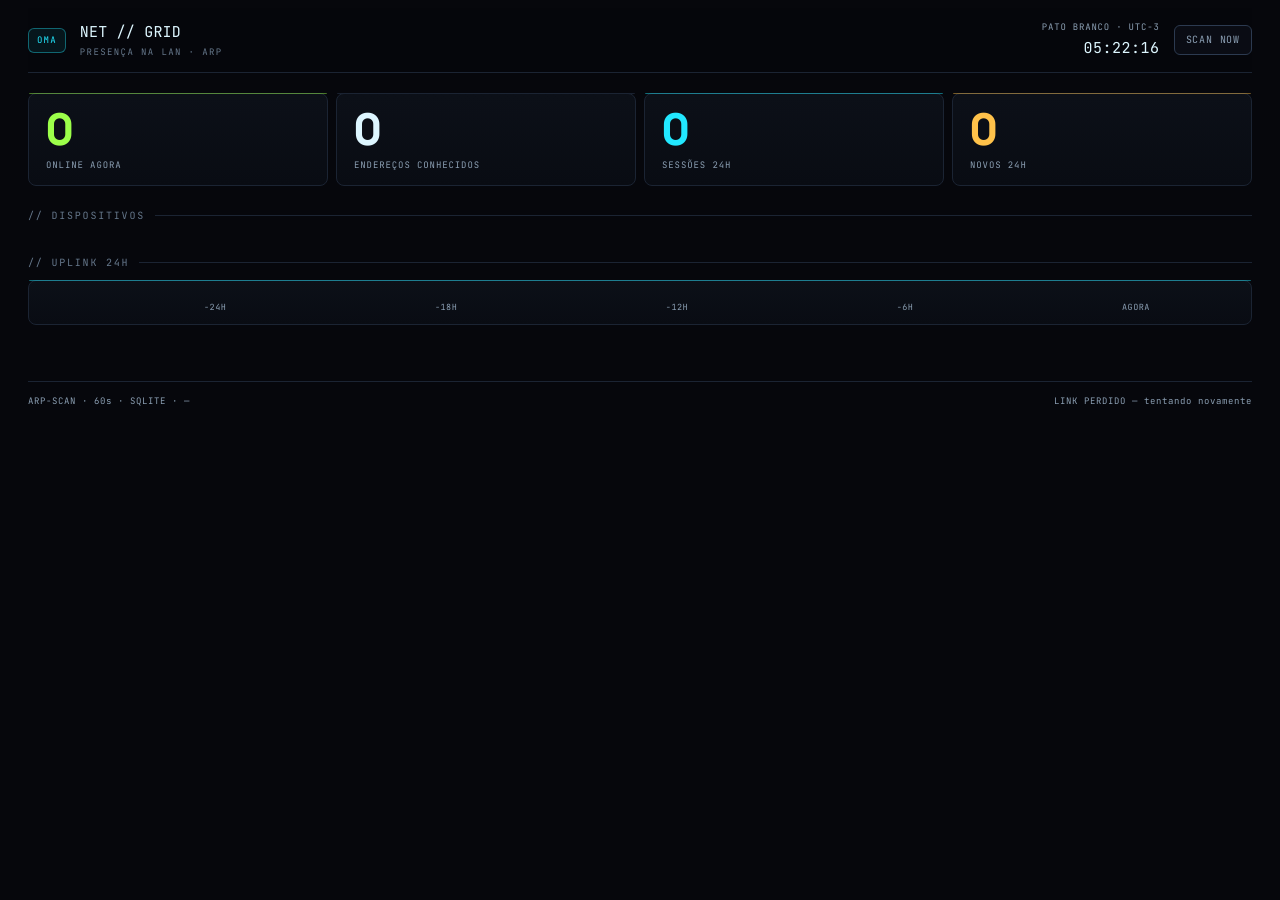
==== commit 15c97cbb: "feat(ui): group devices by IP, semantic KPI colours, denser grid" ====
--- a/static/index.html
+++ b/static/index.html
@@ -50,6 +50,7 @@
             letter-spacing: -1.5px; font-variant-numeric: tabular-nums; color: var(--hy-ink); }
   .stat.lime b { color: var(--hy-lime); }
   .stat.mag b { color: var(--hy-magenta); }
+  .stat.cy b { color: var(--hy-cyan); }
   .stat.amber b { color: var(--hy-amber); }
   .stat span { font-size: 9px; letter-spacing: .9px; text-transform: uppercase; color: var(--hy-dim); }
   .stats { display: grid; grid-template-columns: repeat(4, 1fr); gap: 8px; margin-bottom: 20px; }
@@ -86,6 +87,7 @@
   }
   .chip.online { color: var(--hy-lime); border-color: color-mix(in srgb, var(--hy-lime) 40%, transparent); }
   .chip.off { color: var(--hy-mute); }
+  .chip.warn { color: var(--hy-amber); border-color: color-mix(in srgb, var(--hy-amber) 40%, transparent); }
 
   .ip { margin: 10px 0 2px; font-family: var(--hy-sans); font-size: 22px; font-weight: 600;
         line-height: 1.15; letter-spacing: .01em; font-variant-numeric: tabular-nums; color: var(--hy-ink); }
@@ -170,8 +172,8 @@
   <main>
     <div class="stats">
       <div class="stat hy-card hy-card--lime lime"><b id="sOnline">0</b><span>ONLINE AGORA</span></div>
-      <div class="stat hy-card hy-card--cyan"><b id="sKnown">0</b><span>DISPOSITIVOS CONHECIDOS</span></div>
-      <div class="stat hy-card hy-card--magenta mag"><b id="sSessions">0</b><span>SESSÕES 24H</span></div>
+      <div class="stat hy-card"><b id="sKnown">0</b><span>ENDEREÇOS CONHECIDOS</span></div>
+      <div class="stat hy-card hy-card--cyan cy"><b id="sSessions">0</b><span>SESSÕES 24H</span></div>
       <div class="stat hy-card hy-card--amber amber"><b id="sNew">0</b><span>NOVOS 24H</span></div>
     </div>
 
@@ -201,7 +203,8 @@
 <script>
 (() => {
   const $ = (id) => document.getElementById(id);
-  let state = null, fetchedAt = 0, currentMac = null, drawerData = null;
+  let state = null, fetchedAt = 0, currentMac = null, currentKey = null, drawerData = null;
+  let groupsByKey = new Map();
 
   const esc = (s) => String(s ?? "").replace(/[&<>"']/g, (c) => ({ "&": "&amp;", "<": "&lt;", ">": "&gt;", '"': "&quot;", "'": "&#39;" }[c]));
   const pad = (n) => n < 10 ? "0" + n : "" + n;
@@ -249,58 +252,108 @@
       fetchedAt = Date.now();
       render();
       liveTimers();
-      if (currentMac) openDrawer(currentMac, true);
+      if (currentKey) openDrawer(currentKey, true);
     } catch (e) {
       $("ticker").textContent = "LINK PERDIDO — tentando novamente";
     }
   }
 
+  /* One row per address. A phone that rotates its MAC leaves several device
+     records on the same IP; showing four cards for 192.168.5.129 reads as
+     broken. Group by IP, keep the online / most recent record as the face of
+     the group, sum its presence and flag the extra MACs. */
+  function groupByIp(devices) {
+    const map = new Map();
+    for (const d of devices) {
+      const key = d.ip || d.mac;
+      let g = map.get(key);
+      if (!g) {
+        g = { key, ip: d.ip || "", macs: [], online: false, onlineCount: 0,
+              total_24h: 0, sessions_24h: 0, current_session: 0,
+              timeline: (d.timeline || []).slice(), name: "", vendor: "",
+              best: d, bestScore: -1 };
+        map.set(key, g);
+      }
+      g.macs.push(d.mac);
+      if (!g.name && d.name) g.name = d.name;
+      if (!g.vendor && d.vendor) g.vendor = d.vendor;
+      if (d.online) { g.online = true; g.onlineCount++; }
+      g.total_24h = Math.min(86400, g.total_24h + (d.total_24h || 0));
+      g.sessions_24h += d.sessions_24h || 0;
+      g.current_session = Math.max(g.current_session, d.current_session || 0);
+      if (d.timeline) g.timeline = g.timeline.map((v, i) => Math.max(v, d.timeline[i] || 0));
+      const score = (d.online ? 1e12 : 0) + (d.last_seen || 0);
+      if (score > g.bestScore) { g.bestScore = score; g.best = d; }
+    }
+    for (const g of map.values()) {
+      g.mac = g.best.mac;
+      g.display = disp({ ...g.best, name: g.name, vendor: g.vendor });
+      g.vend = vend({ ...g.best, vendor: g.vendor });
+      g.score = (g.online ? 1e12 : 0) + (g.best.last_seen || 0);
+    }
+    return [...map.values()].sort((a, b) =>
+      (b.online - a.online) || (b.total_24h - a.total_24h) || (b.score - a.score));
+  }
+
   function render() {
     const s = state.stats;
     $("sOnline").textContent = s.online;
-    $("sKnown").textContent = s.known;
     $("sSessions").textContent = s.sessions_24h;
     $("sNew").textContent = s.new_24h;
     $("ticker").textContent = `LAN 192.168.5.0/24 · ${s.online} ONLINE · SWEEP ${state.interval}S`;
 
+    const groups = groupByIp(state.devices);
+    groupsByKey = new Map(groups.map((g) => [g.key, g]));
+    /* the API counts MAC records; the page shows one card per address */
+    $("sKnown").textContent = groups.length;
+    $("sKnown").title = `${state.devices.length} registros de MAC em ${groups.length} endereços`;
+
     const grid = $("grid");
-    grid.innerHTML = state.devices.map((d) => {
-      const pct = Math.min(100, Math.round(d.total_24h / 86400 * 100));
-      return `<button class="card hy-card ${d.online ? "hy-card--lime" : ""} ${d.online ? "" : "off"}" data-mac="${esc(d.mac)}" type="button">
-        <div class="crow"><span class="dot ${d.online ? "on" : ""}"></span>
-          <span class="name">${esc(disp(d))}</span>
-          <span class="chip ${d.online ? "online" : "off"}">${d.online ? "ONLINE" : "OFFLINE"}</span></div>
-        <div class="ip">${esc(d.ip || "—")}</div>
-        <div class="vendor">${esc(vend(d))}</div>
+    grid.innerHTML = groups.map((g) => {
+      const pct = Math.min(100, Math.round(g.total_24h / 86400 * 100));
+      const extra = g.macs.length > 1
+        ? `<span class="chip ${g.onlineCount > 1 ? "warn" : ""}" title="${esc(g.macs.join(" · "))}">${g.macs.length} MACs</span>`
+        : "";
+      return `<button class="card hy-card ${g.online ? "hy-card--lime" : ""} ${g.online ? "" : "off"}" data-key="${esc(g.key)}" type="button">
+        <div class="crow"><span class="dot ${g.online ? "on" : ""}"></span>
+          <span class="name">${esc(g.display)}</span>
+          ${extra}
+          <span class="chip ${g.online ? "online" : "off"}">${g.online ? "ONLINE" : "OFFLINE"}</span></div>
+        <div class="ip">${esc(g.ip || "—")}</div>
+        <div class="vendor">${esc(g.vend)}</div>
         <div class="metrics">
-          <div><b>AGORA</b><span data-cur="${d.current_session}">${d.current_session ? hms(d.current_session) : "—"}</span></div>
-          <div><b>24H</b><span>${dur(d.total_24h)}</span></div>
-          <div><b>SESSÕES</b><span>${d.sessions_24h}</span></div>
+          <div><b>AGORA</b><span data-cur="${g.current_session}">${g.current_session ? hms(g.current_session) : "—"}</span></div>
+          <div><b>24H</b><span>${dur(g.total_24h)}</span></div>
+          <div><b>SESSÕES</b><span>${g.sessions_24h}</span></div>
         </div>
-        <div class="hy-gauge ${d.online ? "hy-gauge--lime" : ""}"><i style="width:${pct}%"></i></div>
-        <div class="foot"><span>MAC ${esc(d.mac)}</span><span>${pct}% ONLINE</span></div>
+        <div class="hy-gauge ${g.online ? "hy-gauge--lime" : ""}"><i style="width:${pct}%"></i></div>
+        <div class="foot"><span>${g.macs.length > 1 ? `${g.macs.length} MACs · ${esc(g.mac.slice(-5))}` : `MAC ${esc(g.mac)}`}</span><span>${pct}% ONLINE</span></div>
       </button>`;
     }).join("") || `<div class="empty">NENHUM DISPOSITIVO AINDA — PRIMEIRO SWEEP EM ANDAMENTO</div>`;
 
     const tl = $("timeline");
-    tl.innerHTML = state.devices.map((d) => {
-      const cells = d.timeline.map((v, i) => {
+    tl.innerHTML = groups.map((g) => {
+      const cells = g.timeline.map((v, i) => {
         const t0 = new Date((state.now - 86400 + i * 900) * 1000);
         const t1 = new Date((state.now - 86400 + (i + 1) * 900) * 1000);
         const label = `${clockStr(t0.getTime() / 1000)}–${clockStr(t1.getTime() / 1000)} · ${Math.round(v * 100)}%`;
         const bg = v <= 0 ? "" : ` style="background:rgba(34,232,255,${(0.12 + v * 0.46).toFixed(2)});border-color:rgba(34,232,255,${(0.18 + v * 0.42).toFixed(2)})"`;
         return `<i${bg} title="${label}"></i>`;
       }).join("");
-      return `<div class="trow"><div class="tname">${esc(disp(d))}</div>
-        <div class="cells">${cells}</div><div class="ttot">${dur(d.total_24h)}</div></div>`;
+      return `<div class="trow"><div class="tname">${esc(g.display)}</div>
+        <div class="cells">${cells}</div><div class="ttot">${dur(g.total_24h)}</div></div>`;
     }).join("") || `<div class="empty">SEM HISTÓRICO NAS ÚLTIMAS 24H</div>`;
   }
 
-  async function openDrawer(mac, silent) {
+  async function openDrawer(key, silent) {
+    const group = groupsByKey.get(key) || null;
+    const mac = group ? group.mac : key;
+    currentKey = key;
     currentMac = mac;
     const r = await fetch(`/api/device?mac=${encodeURIComponent(mac)}`, { cache: "no-store" });
     if (!r.ok) return;
     const d = await r.json();
+    if (!d || !d.mac) return;
     drawerData = d;
     $("dName").textContent = disp(d);
     $("dInput").value = d.name || "";
@@ -314,7 +367,11 @@
       <dt>primeiro seen</dt><dd>${new Date(d.first_seen * 1000).toLocaleString("pt-BR")}</dd>
       <dt>último seen</dt><dd>${new Date(d.last_seen * 1000).toLocaleString("pt-BR")}</dd>
       <dt>agora</dt><dd>${onlineNow}</dd>
-      <dt>total histórico</dt><dd>${dur(d.total_seconds)}</dd>`;
+      <dt>total histórico</dt><dd>${dur(d.total_seconds)}</dd>` +
+      (group && group.macs.length > 1
+        ? `<dt>macs (${group.macs.length})</dt><dd>${group.macs.map((m) => esc(m)).join("<br>")}</dd>
+           <dt>detalhe</dt><dd>sessões do MAC mais recente</dd>`
+        : "");
     $("dSessions").innerHTML = `<div class="srow"><b>INÍCIO</b><b>FIM</b><b>DURAÇÃO</b></div>` +
       d.sessions.map((s) => {
         const end = s.end ?? Math.floor(Date.now() / 1000);
@@ -330,13 +387,14 @@
 
   function closeDrawer() {
     currentMac = null;
+    currentKey = null;
     $("shade").classList.remove("open");
     $("drawer").classList.remove("open");
   }
 
   $("grid").addEventListener("click", (e) => {
     const card = e.target.closest(".card");
-    if (card) openDrawer(card.dataset.mac);
+    if (card) openDrawer(card.dataset.key);
   });
   $("dClose").addEventListener("click", closeDrawer);
   $("shade").addEventListener("click", closeDrawer);
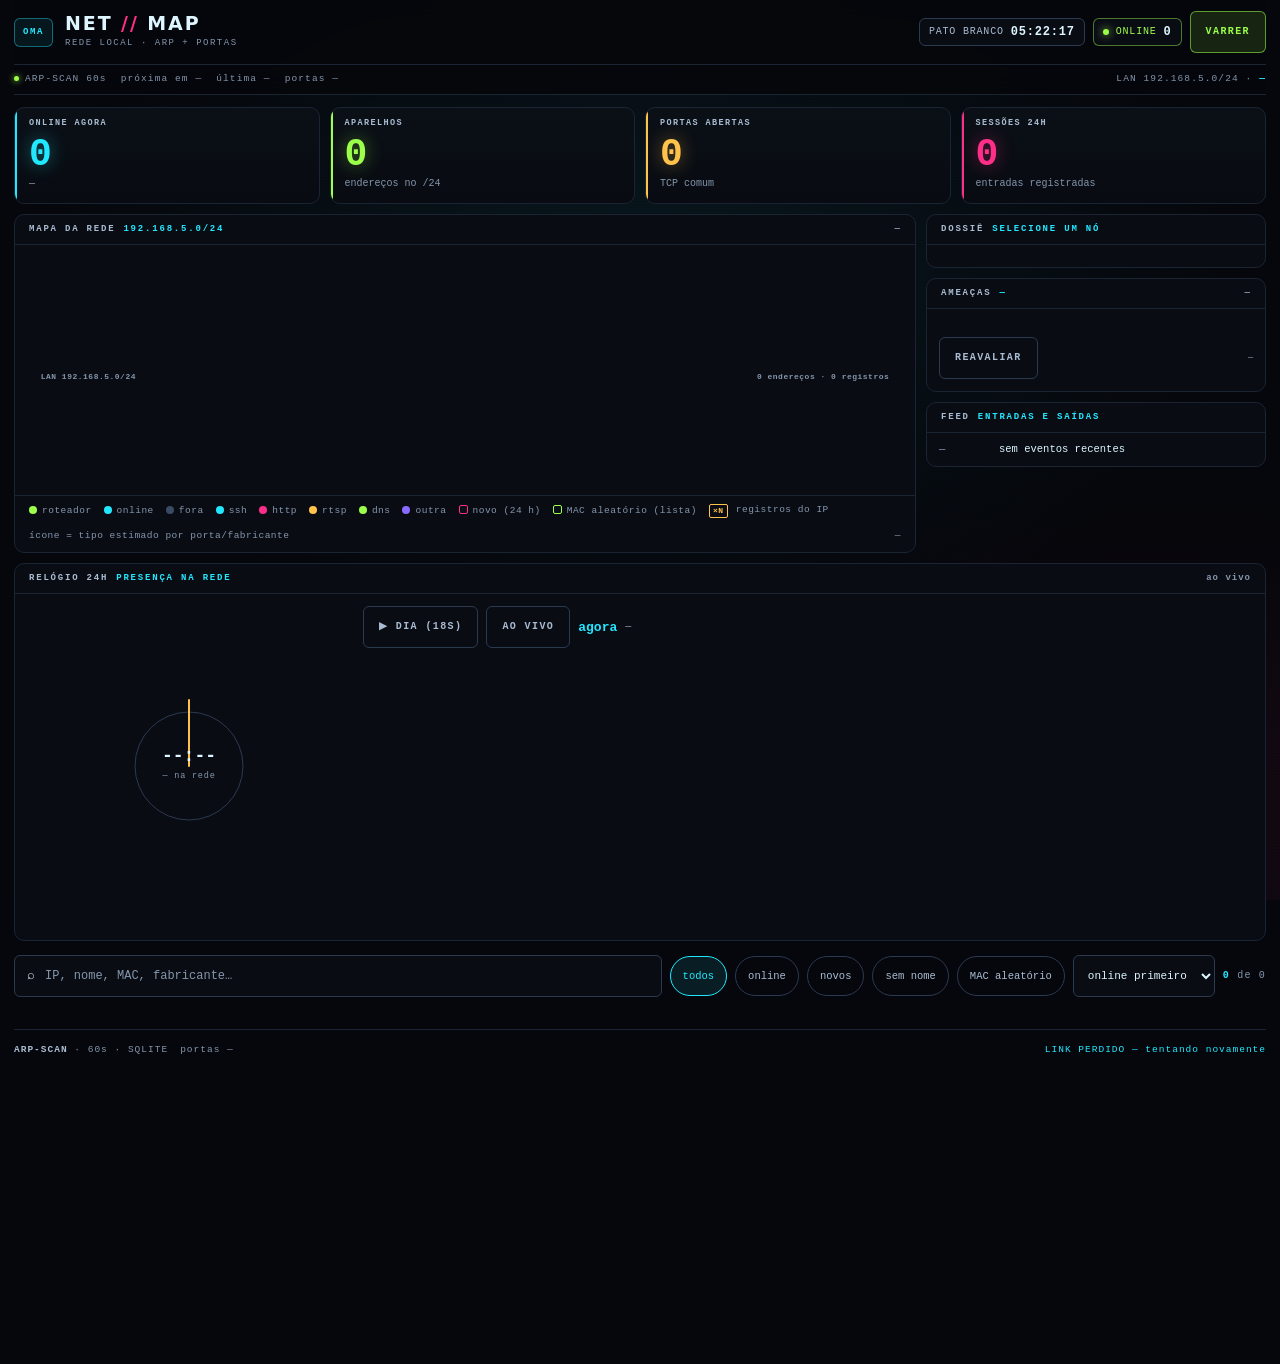
==== commit 88834b3b: "feat(omanet): versiona mapa v8, coletor de portas, ameacas e chrono Snapshot do host em 17/11/2026 1" ====
--- a/static/index.html
+++ b/static/index.html
@@ -2,429 +2,1186 @@
 <html lang="pt-BR">
 <head>
 <meta charset="utf-8">
-<meta name="viewport" content="width=device-width, initial-scale=1">
+<meta name="viewport" content="width=device-width,initial-scale=1">
 <meta name="color-scheme" content="dark">
-<title>OMA // NET</title>
-<link rel="stylesheet" href="hybrid.css?v=4">
+<title>OMA // NET — mapa da rede</title>
+<link rel="icon" href="/favicon.svg" type="image/svg+xml">
+<link rel="icon" href="/favicon-32.png" sizes="32x32" type="image/png">
 <style>
-  /* page layer — CATHODE HYBRID v3. Tokens come from hybrid.css. */
-  .hy { font: 400 12px/1.5 var(--hy-sans); }
-  .wrap { width: min(100% - 40px, 1320px); margin: 0 auto; }
-
-  header {
-    position: sticky; top: 0; z-index: 10;
-    border-bottom: 1px solid var(--hy-line);
-    background: color-mix(in srgb, var(--hy-bg) 88%, transparent);
-    backdrop-filter: blur(8px);
-  }
-  .top { display: flex; align-items: center; gap: 14px; height: 64px; }
-  .mark {
-    font: 400 9px/1 var(--hy-sans); letter-spacing: 1.2px; color: var(--hy-cyan);
-    border: 1px solid color-mix(in srgb, var(--hy-cyan) 38%, transparent);
-    border-radius: var(--hy-r-sm);
-    background: color-mix(in srgb, var(--hy-cyan) 7%, transparent);
-    padding: 7px 8px;
-  }
-  .brand { font-size: 15px; letter-spacing: .2px; color: var(--hy-ink); }
-  .brand span { display: block; margin-top: 3px; font-size: 9px; letter-spacing: 1.4px; color: var(--hy-mute); }
-  .clock { margin-left: auto; text-align: right; font-size: 9px; letter-spacing: .8px; color: var(--hy-dim); }
-  .clock b { display: block; margin-top: 3px; font-size: 15px; font-weight: 400; color: var(--hy-ink); letter-spacing: .5px; font-variant-numeric: tabular-nums; }
-  .ghost {
-    appearance: none; border: 1px solid var(--hy-line-hi); border-radius: var(--hy-r-sm);
-    background: var(--hy-sunken); color: var(--hy-dim);
-    font: 400 10px/1 var(--hy-sans); letter-spacing: .8px;
-    padding: 9px 11px; min-height: 30px; cursor: pointer;
-  }
-  .ghost:hover { color: var(--hy-cyan); border-color: color-mix(in srgb, var(--hy-cyan) 55%, transparent); }
-  .ghost:focus-visible { outline: 1px solid var(--hy-cyan); outline-offset: 1px; }
-  .ghost:disabled { opacity: .45; cursor: wait; }
-
-  main { padding: 20px 0 56px; }
-
-  /* big numbers: round, tabular, no pixel layer */
-  .stat {
-    display: flex; flex-direction: column; gap: 8px;
-    padding: 15px 17px 13px;
-  }
-  .stat b { font-family: var(--hy-pixel); font-weight: 800; font-size: 44px; line-height: .95;
-            letter-spacing: -1.5px; font-variant-numeric: tabular-nums; color: var(--hy-ink); }
-  .stat.lime b { color: var(--hy-lime); }
-  .stat.mag b { color: var(--hy-magenta); }
-  .stat.cy b { color: var(--hy-cyan); }
-  .stat.amber b { color: var(--hy-amber); }
-  .stat span { font-size: 9px; letter-spacing: .9px; text-transform: uppercase; color: var(--hy-dim); }
-  .stats { display: grid; grid-template-columns: repeat(4, 1fr); gap: 8px; margin-bottom: 20px; }
-
-  h1.sec {
-    display: flex; align-items: center; gap: 10px;
-    margin: 22px 0 10px; font-size: 10px; font-weight: 400;
-    letter-spacing: 1.8px; text-transform: uppercase; color: var(--hy-mute);
-  }
-  h1.sec::after { content: ""; flex: 1; height: 1px; background: var(--hy-line); }
-
-  .grid { display: grid; grid-template-columns: repeat(auto-fill, minmax(300px, 1fr)); gap: 8px; }
-
-  .card {
-    display: block; width: 100%; text-align: left; cursor: pointer;
-    color: var(--hy-ink); font-family: var(--hy-sans);
-    padding: 12px 14px 11px;
-  }
-  .card:hover, .card:focus-visible {
-    outline: none;
-    border-color: color-mix(in srgb, var(--hy-cyan) 55%, transparent);
-    background: linear-gradient(180deg, color-mix(in srgb, var(--hy-cyan) 6%, var(--hy-panel)), #090C13);
-    box-shadow: 0 0 0 1px color-mix(in srgb, var(--hy-cyan) 18%, transparent),
-                0 0 16px color-mix(in srgb, var(--hy-cyan) 18%, transparent);
-  }
-  .card.off { opacity: .62; }
-  .crow { display: flex; align-items: center; gap: 8px; }
-  .dot { width: 6px; height: 6px; border-radius: 50%; background: var(--hy-mute); flex: 0 0 auto; }
-  .dot.on { background: var(--hy-lime); box-shadow: 0 0 5px color-mix(in srgb, var(--hy-lime) 65%, transparent); }
-  .name { font-size: 14px; color: var(--hy-ink); white-space: nowrap; overflow: hidden; text-overflow: ellipsis; }
-  .chip {
-    margin-left: auto; font-size: 8.5px; letter-spacing: .9px; text-transform: uppercase;
-    padding: 3px 6px; border: 1px solid var(--hy-line); border-radius: var(--hy-r-sm); color: var(--hy-dim);
-  }
-  .chip.online { color: var(--hy-lime); border-color: color-mix(in srgb, var(--hy-lime) 40%, transparent); }
-  .chip.off { color: var(--hy-mute); }
-  .chip.warn { color: var(--hy-amber); border-color: color-mix(in srgb, var(--hy-amber) 40%, transparent); }
-
-  .ip { margin: 10px 0 2px; font-family: var(--hy-sans); font-size: 22px; font-weight: 600;
-        line-height: 1.15; letter-spacing: .01em; font-variant-numeric: tabular-nums; color: var(--hy-ink); }
-  .vendor { font-size: 10px; color: var(--hy-dim); white-space: nowrap; overflow: hidden; text-overflow: ellipsis; }
-
-  .metrics { display: flex; gap: 18px; margin: 10px 0 9px; }
-  .metrics div { display: flex; flex-direction: column; gap: 3px; }
-  .metrics b { font-size: 8.5px; font-weight: 400; letter-spacing: .9px; text-transform: uppercase; color: var(--hy-dim); }
-  .metrics span { font-size: 12px; color: var(--hy-ink); font-variant-numeric: tabular-nums; }
-
-  .foot { display: flex; justify-content: space-between; gap: 10px; margin-top: 7px;
-          font-size: 9px; letter-spacing: .4px; color: var(--hy-dim); white-space: nowrap; }
-  .foot span { overflow: hidden; text-overflow: ellipsis; }
-
-  .timeline { padding: 13px 15px 10px; }
-  .trow { display: grid; grid-template-columns: 148px 1fr 74px; gap: 12px; align-items: center; padding: 3px 0; }
-  .trow .tname { font-size: 11px; color: var(--hy-dim); white-space: nowrap; overflow: hidden; text-overflow: ellipsis; }
-  .cells { display: grid; grid-template-columns: repeat(96, 1fr); gap: 2px; height: 12px; }
-  .cells i { display: block; border-radius: 3px; background: var(--hy-sunken); border: 1px solid color-mix(in srgb, var(--hy-line) 70%, transparent); }
-  .ttot { text-align: right; font-size: 10px; color: var(--hy-mute); font-variant-numeric: tabular-nums; }
-  .axis { display: grid; grid-template-columns: 148px 1fr 74px; gap: 12px; margin-top: 7px; }
-  .axis div { display: flex; justify-content: space-between; font-size: 8.5px; letter-spacing: .5px; color: var(--hy-dim); }
-
-  .empty { border: 1px dashed var(--hy-line-hi); border-radius: var(--hy-r); padding: 36px;
-           text-align: center; color: var(--hy-mute); font-size: 11px; letter-spacing: .8px; }
-
-  footer { border-top: 1px solid var(--hy-line); padding: 13px 0 24px; display: flex; justify-content: space-between;
-           gap: 16px; font-size: 9px; letter-spacing: .6px; color: var(--hy-dim); }
-  footer b { color: var(--hy-dim); font-weight: 400; }
-
-  /* drawer */
-  #shade { position: fixed; inset: 0; background: rgba(3,5,9,.66); opacity: 0; pointer-events: none;
-           transition: opacity .15s; z-index: 20; }
-  #shade.open { opacity: 1; pointer-events: auto; }
-  #drawer {
-    position: fixed; top: 0; right: 0; width: min(430px, 100%); height: 100%;
-    padding: 20px 22px 28px; overflow-y: auto; z-index: 21;
-    background: linear-gradient(180deg, var(--hy-panel), #090C13);
-    border-left: 1px solid var(--hy-line-hi);
-    transform: translateX(102%); transition: transform .18s ease;
-  }
-  #drawer.open { transform: none; }
-  #drawer .dhead { display: flex; align-items: center; gap: 10px; }
-  #drawer h2 { margin: 0; font-size: 17px; font-weight: 400; color: var(--hy-ink); }
-  #drawer .close { margin-left: auto; width: 28px; height: 28px; cursor: pointer;
-                   background: var(--hy-sunken); border: 1px solid var(--hy-line); border-radius: var(--hy-r-sm);
-                   color: var(--hy-dim); font: 400 13px/1 var(--hy-sans); }
-  .kv { display: grid; grid-template-columns: 108px 1fr; gap: 7px 12px; margin: 16px 0; font-size: 11px; }
-  .kv dt { font-size: 9px; letter-spacing: .7px; text-transform: uppercase; color: var(--hy-mute); }
-  .kv dd { margin: 0; color: var(--hy-ink); overflow-wrap: anywhere; }
-  .rename { display: flex; gap: 6px; margin: 6px 0 18px; }
-  .rename input { flex: 1; min-height: 30px; padding: 8px 10px; font: 400 12px/1 var(--hy-sans);
-                  color: var(--hy-ink); background: var(--hy-sunken);
-                  border: 1px solid var(--hy-line); border-radius: var(--hy-r-sm); outline: none; }
-  .rename input:focus { border-color: var(--hy-cyan); }
-  .sessions { border-top: 1px solid var(--hy-line); margin-top: 4px; }
-  .srow { display: flex; justify-content: space-between; gap: 10px; padding: 6px 0;
-          border-bottom: 1px solid color-mix(in srgb, var(--hy-line) 55%, transparent);
-          font-size: 10px; color: var(--hy-dim); }
-  .srow b { color: var(--hy-ink); font-weight: 400; }
-  .live { color: var(--hy-lime); }
-
-  @media (max-width: 760px) {
-    .stats { grid-template-columns: repeat(2, 1fr); }
-    .top { gap: 10px; } .clock { display: none; }
-    .stat b { font-size: 38px; }
-    .trow, .axis { grid-template-columns: 92px 1fr 62px; }
-    .cells { height: 10px; }
-  }
+@font-face{font-family:Chakra;src:url("/fonts/chakra.woff2") format("woff2");font-weight:600 700;font-display:swap}
+@font-face{font-family:JBM;src:url("/fonts/jetbrains-mono.woff2") format("woff2");font-weight:400 700;font-display:swap}
+:root{
+  --bg:#06070C; --sunken:#0A0C14; --panel:#0B0F18; --line:#1B2433; --line-hi:#2C3A50;
+  --ink:#DDF6FF; --dim:#A9BCD2; --mute:#8496AC;
+  --cyan:#22E8FF; --magenta:#FF2E88; --lime:#9CFF4A; --amber:#FFC24A; --red:#FF4D5E; --violet:#8A6BFF;
+  --ssh:#22E8FF; --http:#FF2E88; --rtsp:#FFC24A; --dns:#9CFF4A; --other:#8A6BFF;
+  --disp:"Chakra",system-ui,sans-serif; --mono:"JBM",ui-monospace,monospace;
+  --r:10px; --r-sm:6px;
+}
+*{box-sizing:border-box}
+html,body{margin:0;background:var(--bg);color:var(--ink);font:400 13px/1.5 var(--mono);-webkit-font-smoothing:antialiased}
+body::before{content:"";position:fixed;inset:0;pointer-events:none;z-index:9;opacity:.25;
+  background:repeating-linear-gradient(0deg,transparent 0 2px,rgba(0,0,0,.45) 2px 3px);mix-blend-mode:multiply}
+body::after{content:"";position:fixed;inset:0;pointer-events:none;z-index:8;
+  background:radial-gradient(70% 60% at 50% 30%,rgba(34,232,255,.08),transparent 70%),
+             radial-gradient(60% 50% at 90% 90%,rgba(255,46,136,.07),transparent 70%)}
+.wrap{width:min(100% - 28px,1440px);margin:0 auto;position:relative;z-index:10}
+button{font:inherit;color:inherit;cursor:pointer}
+:focus-visible{outline:2px solid var(--amber);outline-offset:2px}
+.sr{position:absolute;width:1px;height:1px;overflow:hidden;clip:rect(0 0 0 0)}
+
+/* topo */
+header{position:sticky;top:0;z-index:30;background:color-mix(in srgb,var(--bg) 90%,transparent);
+  backdrop-filter:blur(10px);border-bottom:1px solid var(--line)}
+.top{display:flex;align-items:center;gap:12px;min-height:64px;flex-wrap:wrap;padding:8px 0}
+.mark{font:700 9px/1 var(--mono);letter-spacing:1.6px;color:var(--cyan);border:1px solid color-mix(in srgb,var(--cyan) 40%,transparent);
+  border-radius:var(--r-sm);background:color-mix(in srgb,var(--cyan) 8%,transparent);padding:9px 8px}
+.brand{font:700 19px/1 var(--disp);letter-spacing:.10em}
+.brand b{color:var(--magenta)}
+.brand span{display:block;font:400 9px/1.6 var(--mono);letter-spacing:1.5px;color:var(--mute);margin-top:3px}
+.hud{display:flex;align-items:center;gap:8px;margin-left:auto;flex-wrap:wrap}
+.chip{display:inline-flex;align-items:center;gap:7px;border:1px solid var(--line-hi);border-radius:var(--r-sm);
+  background:var(--sunken);padding:7px 9px;font:400 10px/1 var(--mono);letter-spacing:.8px;color:var(--dim)}
+.chip b{font:700 12px/1 var(--mono);color:var(--ink);font-variant-numeric:tabular-nums}
+.chip.live{border-color:color-mix(in srgb,var(--lime) 45%,transparent);color:var(--lime)}
+.chip.live i{width:6px;height:6px;border-radius:50%;background:var(--lime);box-shadow:0 0 8px var(--lime);animation:pulse 2.6s ease-in-out infinite}
+.btn{min-height:42px;padding:0 15px;border-radius:var(--r-sm);border:1px solid color-mix(in srgb,var(--lime) 55%,transparent);
+  background:color-mix(in srgb,var(--lime) 12%,transparent);color:var(--lime);
+  font:700 10px/1 var(--mono);letter-spacing:1.4px;text-transform:uppercase}
+.btn:hover{background:color-mix(in srgb,var(--lime) 22%,transparent)}
+.btn.ghost{border-color:var(--line-hi);background:var(--sunken);color:var(--dim)}
+.btn.ghost:hover{color:var(--ink);border-color:var(--cyan)}
+.btn[aria-pressed="true"]{border-color:var(--amber);color:var(--amber)}
+.strip{display:flex;align-items:center;gap:14px;flex-wrap:wrap;min-height:30px;padding:4px 0 6px;border-top:1px solid var(--line);
+  font:400 9.5px/1 var(--mono);letter-spacing:1.1px;color:var(--mute)}
+.strip b{color:var(--cyan);font-weight:700}
+.strip .dot{display:inline-block;width:5px;height:5px;border-radius:50%;background:var(--lime);box-shadow:0 0 6px var(--lime);margin-right:6px}
+.strip .r{margin-left:auto}
+
+/* KPIs */
+.stats{display:grid;grid-template-columns:repeat(4,minmax(0,1fr));gap:10px;margin:12px 0 0}
+.stat{position:relative;border:1px solid var(--line);border-radius:var(--r);background:linear-gradient(180deg,#0B1017,#080B11);
+  padding:11px 14px 12px;overflow:hidden}
+.stat::after{content:"";position:absolute;left:0;top:0;bottom:0;width:2px;background:var(--acc,var(--cyan))}
+.stat .k{font:700 8.5px/1 var(--mono);letter-spacing:1.4px;color:var(--dim)}
+.stat .v{font:700 38px/1 var(--mono);letter-spacing:-1.5px;margin:8px 0 3px;color:var(--acc,var(--cyan));
+  font-variant-numeric:tabular-nums;text-shadow:0 0 18px color-mix(in srgb,var(--acc,var(--cyan)) 45%,transparent)}
+.stat .s{font:400 10px/1.4 var(--mono);color:var(--mute)}
+.stat.cy{--acc:var(--cyan)} .stat.lim{--acc:var(--lime)} .stat.mag{--acc:var(--magenta)} .stat.amb{--acc:var(--amber)}
+
+/* layout com áreas */
+.layout{display:grid;grid-template-columns:minmax(0,1fr) 340px;grid-template-areas:"scene side" "clock clock" "filters filters" "cards cards";
+  gap:10px;margin:10px 0 0;align-items:start}
+.scene-panel{grid-area:scene}
+.side{grid-area:side;display:flex;flex-direction:column;gap:10px;min-width:0}
+.clock-panel{grid-area:clock}
+.filters{grid-area:filters}
+.cards{grid-area:cards}
+.panel{position:relative;border:1px solid var(--line);border-radius:var(--r);background:var(--sunken);overflow:hidden}
+.panel>h2{margin:0;padding:10px 14px;border-bottom:1px solid var(--line);display:flex;align-items:center;gap:8px;
+  font:700 9px/1 var(--mono);letter-spacing:1.8px;color:var(--dim);text-transform:uppercase;flex-wrap:wrap}
+.panel>h2 b{color:var(--cyan);font-weight:700}
+.panel>h2 .r{margin-left:auto;color:var(--mute);letter-spacing:1px;text-transform:none}
+
+/* cena SVG */
+.scene{position:relative;padding:8px 8px 0}
+.scene svg{display:block;width:100%;height:auto;max-height:780px;touch-action:manipulation}
+.scene .link{fill:none;stroke:#22304A;stroke-width:1.3}
+.scene text{font-family:var(--mono)}
+.scene .buslbl{font:700 9px var(--mono);fill:var(--mute);letter-spacing:.6px}
+.scene .mbox{fill:#0A0F18;stroke:#22304A;stroke-width:1}
+.scene .mnode{cursor:pointer;transition:opacity .15s}
+.scene .mnode.off{opacity:.62}
+.scene .mnode.off .mbox{stroke-dasharray:3 3;fill:#080C13}
+.scene .mnode.on .mbox{stroke:#2B4B66}
+.scene .mnode:hover .mbox{stroke:#3F5B7E}
+.scene .mnode.sel .mbox{stroke:var(--lime);stroke-width:1.8}
+.scene .mnode:focus-visible .mbox{stroke:var(--amber);stroke-width:1.8}
+.scene .mnode.new .mbox{stroke:var(--magenta)}
+.scene .mname{font:700 9.8px var(--mono);fill:var(--ink)}
+.scene .mnode.off .mname{fill:var(--dim)}
+.scene .msub{font:400 8.4px var(--mono);fill:var(--mute)}
+.scene .mip{font:700 9px var(--mono);fill:var(--cyan)}
+.scene .mnode.off .mip{fill:var(--dim)}
+.scene .mbadge{font:700 7.6px var(--mono);fill:var(--amber);text-anchor:end}
+.scene .rtitle{font:700 9px var(--mono);fill:var(--lime);letter-spacing:1.4px}
+.scene .rip{font:700 9px var(--mono);fill:var(--cyan)}
+.scene .sweep{stroke:url(#sweepgrad);stroke-width:2;opacity:0}
+.scene .sweep.run{animation:sweepY 2.4s cubic-bezier(.4,0,.6,1) 1}
+.scene-legend{display:flex;flex-wrap:wrap;gap:12px;align-items:center;padding:8px 14px 10px;border-top:1px solid var(--line);
+  font:400 9.5px/1.3 var(--mono);letter-spacing:.5px;color:var(--mute)}
+.scene-legend i{display:inline-block;width:8px;height:8px;border-radius:50%;margin-right:5px;vertical-align:-1px}
+.scene-legend .lg-sym{gap:6px}
+.scene-legend .sw-new{width:9px;height:9px;border-radius:2px;background:#0A0F18;
+  border:1.6px solid var(--magenta);vertical-align:-1px}
+.scene-legend .sw-rand{width:9px;height:9px;border-radius:2px;background:#0A0F18;
+  border:1.6px solid var(--lime);vertical-align:-1px}
+.scene-legend .sw-mac{display:inline-block;min-width:16px;padding:0 3px;margin-right:5px;
+  border:1px solid var(--amber);border-radius:2px;color:var(--amber);
+  font:700 8px/12px var(--mono);text-align:center;vertical-align:-1px;margin-right:2px}
+.scene-legend .r{margin-left:auto;color:var(--mute)}
+.mobilechips{display:none}
+
+/* ameaças (sensor do omanet) */
+.threats .sev{display:grid;grid-template-columns:repeat(4,minmax(0,1fr));gap:6px;padding:10px 12px 8px}
+.threats .sev .c{border:1px solid var(--line);border-radius:6px;padding:6px 4px 5px;background:var(--sunken);text-align:center}
+.threats .sev .c b{display:block;font:700 15px/1 var(--mono);color:var(--ink);font-variant-numeric:tabular-nums}
+.threats .sev .c span{font:600 7.5px/1.2 var(--mono);letter-spacing:.6px;color:var(--mute);text-transform:uppercase}
+.threats .sev .c.crit{border-color:color-mix(in srgb,var(--magenta) 55%,transparent)}
+.threats .sev .c.crit b{color:var(--magenta)}
+.threats .sev .c.warn{border-color:color-mix(in srgb,var(--amber) 50%,transparent)}
+.threats .sev .c.warn b{color:var(--amber)}
+.threats .sev .c.not{border-color:color-mix(in srgb,var(--cyan) 45%,transparent)}
+.threats .sev .c.not b{color:var(--cyan)}
+.threats .sev .c.info b{color:var(--dim)}
+#threatsList{list-style:none;margin:0;padding:0 12px 2px;display:flex;flex-direction:column;gap:6px;max-height:158px;overflow:auto}
+#threatsList li{display:grid;grid-template-columns:8px minmax(0,1fr) auto;gap:7px;align-items:center;
+  font:400 10px/1.3 var(--mono);color:var(--dim);border-bottom:1px dashed rgba(34,48,74,.55);padding-bottom:6px;cursor:pointer}
+#threatsList li:last-child{border-bottom:0}
+#threatsList li:hover .t b{color:var(--cyan)}
+#threatsList li .d{width:7px;height:7px;border-radius:50%}
+#threatsList li .t{min-width:0}
+#threatsList li .t b{display:block;color:var(--ink);font-weight:700;font-size:10px;letter-spacing:.2px}
+#threatsList li .t span{display:block;color:var(--mute);font-size:9.5px;overflow:hidden;text-overflow:ellipsis;white-space:nowrap}
+#threatsList li .n{color:var(--mute);font-size:9px}
+#threatsList li.empty{display:block;cursor:default;color:var(--lime);font-size:10px;padding:6px 0 8px;border:0}
+.threats .acts{display:flex;align-items:center;gap:8px;padding:8px 12px 12px}
+.threats .acts .hintline{font:400 8.5px var(--mono);color:var(--mute);margin-left:auto;text-align:right}
+/* dossiê + feed */
+.dossier .body{padding:10px 12px 12px;display:flex;flex-direction:column;gap:8px}
+.dossier .sel{font:700 15px/1.2 var(--mono);color:var(--ink);display:flex;align-items:center;gap:8px;flex-wrap:wrap}
+.dossier .sel .tag{font:700 8px/1 var(--mono);letter-spacing:1px;padding:4px 6px;border:1px solid var(--line-hi);border-radius:4px;color:var(--mute)}
+.dossier .sel .tag.on{color:var(--lime);border-color:color-mix(in srgb,var(--lime) 45%,transparent)}
+.dossier .meta{font:400 10px/1.5 var(--mono);color:var(--mute)}
+.ports{display:flex;flex-wrap:wrap;gap:4px}
+.p{font:700 9px/1 var(--mono);padding:5px 6px;border:1px solid var(--line-hi);border-radius:4px;color:var(--dim)}
+.p.ssh{border-color:color-mix(in srgb,var(--ssh) 55%,transparent);color:var(--ssh)}
+.p.http{border-color:color-mix(in srgb,var(--http) 55%,transparent);color:var(--http)}
+.p.rtsp{border-color:color-mix(in srgb,var(--rtsp) 55%,transparent);color:var(--rtsp)}
+.p.dns{border-color:color-mix(in srgb,var(--dns) 55%,transparent);color:var(--dns)}
+.p.other{border-color:color-mix(in srgb,var(--other) 55%,transparent);color:var(--other)}
+.dossier .none{font:400 10px/1.5 var(--mono);color:var(--mute);border-left:2px solid var(--amber);padding-left:8px}
+.dossier .acts{display:flex;gap:6px;margin-top:2px}
+.feed{max-height:300px;overflow:auto}
+.feed ol{list-style:none;margin:0;padding:4px 0}
+.feed li{display:grid;grid-template-columns:52px minmax(0,1fr) auto;gap:8px;align-items:baseline;
+  padding:6px 12px;border-bottom:1px solid #121A26;font:400 10.5px/1.3 var(--mono)}
+.feed li:last-child{border-bottom:0}
+.feed time{color:var(--mute);font-variant-numeric:tabular-nums}
+.feed .n{white-space:nowrap;overflow:hidden;text-overflow:ellipsis;color:var(--ink)}
+.feed .n span{color:var(--mute);font-size:9px;display:block}
+.tag{font:700 8px/1 var(--mono);letter-spacing:1.2px;padding:4px 6px;border-radius:4px;border:1px solid}
+.tag.in{color:var(--lime);border-color:color-mix(in srgb,var(--lime) 45%,transparent)}
+.tag.out{color:var(--dim);border-color:var(--line-hi)}
+
+/* relógio 24h */
+.clock-body{display:grid;grid-template-columns:320px minmax(0,1fr);gap:14px;padding:12px 14px 14px;align-items:start}
+.clock-wrap{position:relative;width:320px;max-width:100%}
+.clock-wrap svg{display:block;width:100%;height:auto;touch-action:none;cursor:crosshair}
+.wedge{stroke:none;transition:fill .12s}
+.wedge.sel{fill:var(--amber)}
+.clock-center{fill:#0A0C14;stroke:var(--line-hi)}
+.clock-h{font:700 18px var(--mono);fill:var(--ink);text-anchor:middle}
+.clock-sub{font:400 8.5px var(--mono);fill:var(--mute);text-anchor:middle;letter-spacing:.8px}
+.clock-hand{stroke:var(--amber);stroke-width:2;stroke-linecap:round}
+.selring{fill:none;stroke:var(--lime);stroke-width:2;opacity:.9}
+.hoverring{fill:none;stroke:var(--cyan);stroke-width:1.5;opacity:.7;stroke-dasharray:3 2}
+.clock-ctl{display:flex;gap:8px;align-items:center;flex-wrap:wrap;margin-bottom:8px}
+.clock-when{font:700 13px/1 var(--mono);color:var(--cyan)}
+.clock-cnt{font:400 10px/1 var(--mono);color:var(--mute)}
+.presence{display:flex;flex-direction:column;gap:2px;max-height:300px;overflow:auto}
+.prow{display:grid;grid-template-columns:150px minmax(0,1fr) 54px;gap:8px;align-items:center;padding:4px 6px;
+  border:1px solid transparent;border-radius:4px;background:none;text-align:left;font:400 10px/1.2 var(--mono);color:var(--dim)}
+.prow:hover,.prow:focus-visible{background:rgba(34,232,255,.06);border-color:var(--line-hi);color:var(--ink)}
+.prow.sel{border-color:var(--lime);color:var(--ink)}
+.prow .pn{white-space:nowrap;overflow:hidden;text-overflow:ellipsis}
+.prow .pb{display:grid;grid-template-columns:repeat(96,1fr);gap:1px;height:8px}
+.prow .pb i{background:#16202E;border-radius:1px}
+.prow .pb i.on{background:var(--cyan)}
+.prow .pt{text-align:right;color:var(--mute);font-variant-numeric:tabular-nums}
+
+/* filtros e cards */
+.filters{display:flex;align-items:center;gap:8px;flex-wrap:wrap;margin:4px 0}
+.search{flex:1 1 260px;display:flex;align-items:center;gap:8px;min-height:42px;padding:0 12px;
+  border:1px solid var(--line-hi);border-radius:var(--r-sm);background:var(--sunken)}
+.search input{flex:1;min-width:0;border:0;background:transparent;color:var(--ink);outline:0;font:400 12px var(--mono)}
+.search input::placeholder{color:var(--mute)}
+.fchip{min-height:40px;padding:0 12px;border-radius:20px;border:1px solid var(--line-hi);background:transparent;
+  color:var(--dim);font:400 10.5px/1 var(--mono)}
+.fchip[aria-pressed="true"]{border-color:var(--cyan);color:var(--cyan);background:color-mix(in srgb,var(--cyan) 10%,transparent)}
+.sort{margin-left:auto;min-height:42px;border:1px solid var(--line-hi);border-radius:var(--r-sm);
+  background:var(--sunken);color:var(--ink);padding:0 10px;font:400 11px var(--mono)}
+.count{font:400 10px/1 var(--mono);letter-spacing:1.2px;color:var(--mute);white-space:nowrap}
+.count b{color:var(--cyan);font-weight:700}
+.cards{display:grid;grid-template-columns:repeat(auto-fill,minmax(320px,1fr));gap:10px}
+.card{border:1px solid var(--line);border-radius:var(--r);background:linear-gradient(180deg,#0B1119,#080B11);
+  padding:11px 12px;display:flex;flex-direction:column;gap:7px;text-align:left;transition:border-color .12s,transform .12s}
+.card:hover{border-color:var(--line-hi);transform:translateY(-1px)}
+.card.off{opacity:.72}
+.card.newdev{animation:glitch .7s steps(2,end) 1}
+.card-h{display:flex;align-items:center;gap:8px}
+.card-h .ip{font:700 14px/1 var(--mono);font-variant-numeric:tabular-nums}
+.card-h .st{margin-left:auto;font:700 8px/1 var(--mono);letter-spacing:1.2px;padding:5px 7px;border-radius:4px;border:1px solid}
+.card-h .st.on{color:var(--lime);border-color:color-mix(in srgb,var(--lime) 45%,transparent)}
+.card-h .st.off{color:var(--mute);border-color:var(--line-hi)}
+.card .nm{font:400 12px/1.35 var(--mono);color:var(--ink);white-space:nowrap;overflow:hidden;text-overflow:ellipsis}
+.card .nm.none{color:var(--mute)}
+.card .vd{font:400 9.5px/1.2 var(--mono);color:var(--mute);white-space:nowrap;overflow:hidden;text-overflow:ellipsis}
+.badges{display:flex;gap:5px;flex-wrap:wrap}
+.b{font:700 8px/1 var(--mono);letter-spacing:1px;padding:4px 6px;border-radius:4px;border:1px solid var(--line-hi);color:var(--dim)}
+.b.new{color:var(--magenta);border-color:color-mix(in srgb,var(--magenta) 45%,transparent)}
+.b.rand{color:var(--lime);border-color:color-mix(in srgb,var(--lime) 40%,transparent)}
+.b.user{color:var(--cyan);border-color:color-mix(in srgb,var(--cyan) 40%,transparent)}
+.b.dup{color:var(--amber);border-color:color-mix(in srgb,var(--amber) 45%,transparent)}
+.b.ports{color:var(--amber);border-color:color-mix(in srgb,var(--amber) 40%,transparent)}
+.metrics{display:grid;grid-template-columns:repeat(3,minmax(0,1fr));gap:6px}
+.metrics div{border:1px solid #16212F;border-radius:5px;padding:5px 7px}
+.metrics .k{font:400 7.5px/1 var(--mono);letter-spacing:1.2px;color:var(--mute)}
+.metrics .v{font:700 12px/1.3 var(--mono);font-variant-numeric:tabular-nums;margin-top:3px}
+.ticks{display:grid;grid-template-columns:repeat(96,1fr);gap:1px;height:10px;align-items:end}
+.ticks i{display:block;height:2px;background:#16202E;border-radius:1px}
+.ticks i.on{background:var(--cyan);height:100%}
+.card-foot{display:flex;align-items:center;gap:8px;font:400 9px/1 var(--mono);letter-spacing:.6px;color:var(--mute)}
+.card-foot .mac{margin-left:auto;font-variant-numeric:tabular-nums}
+footer{margin:18px 0 26px;padding-top:12px;border-top:1px solid var(--line);display:flex;gap:12px;flex-wrap:wrap;
+  font:400 9.5px/1.6 var(--mono);letter-spacing:1px;color:var(--mute)}
+footer b{color:var(--dim)}
+footer .tick{margin-left:auto;color:var(--cyan)}
+
+/* drawer */
+.shade{position:fixed;inset:0;background:rgba(3,5,9,.72);backdrop-filter:blur(2px);z-index:40;opacity:0;pointer-events:none;transition:opacity .18s}
+.shade.on{opacity:1;pointer-events:auto}
+.drawer{position:fixed;z-index:41;top:0;right:0;height:100%;width:min(430px,100%);background:#080C13;
+  border-left:1px solid var(--line-hi);transform:translateX(102%);transition:transform .22s ease;display:flex;flex-direction:column}
+.drawer.on{transform:none}
+.dhead{display:flex;align-items:center;gap:10px;padding:14px;border-bottom:1px solid var(--line)}
+.dhead h2{margin:0;font:700 16px/1.2 var(--disp);letter-spacing:.04em}
+.dhead button{margin-left:auto;width:42px;height:42px;border:1px solid var(--line-hi);background:var(--sunken);border-radius:var(--r-sm);font-size:18px}
+.dbody{padding:14px;overflow:auto;display:flex;flex-direction:column;gap:12px}
+.kv{display:grid;grid-template-columns:104px minmax(0,1fr);gap:6px 10px;margin:0;font:400 11px/1.4 var(--mono)}
+.kv dt{color:var(--mute)}
+.kv dd{margin:0;font-variant-numeric:tabular-nums;word-break:break-word}
+.maclist{display:flex;flex-direction:column;gap:4px}
+.macrow{display:grid;grid-template-columns:minmax(0,1fr) auto;gap:4px 8px;border:1px solid var(--line);
+  border-radius:5px;padding:6px 8px;font:400 10px/1.35 var(--mono);color:var(--dim)}
+.macrow b{color:var(--ink);font-weight:400;grid-column:1/-1;overflow:hidden;text-overflow:ellipsis}
+.macrow .st{font:700 8px/1 var(--mono);letter-spacing:.8px;padding:3px 5px;border:1px solid var(--line-hi);border-radius:3px}
+.macrow .st.on{color:var(--lime);border-color:color-mix(in srgb,var(--lime) 45%,transparent)}
+.macrow .meta{grid-column:1/-1;color:var(--mute);font-size:9px}
+.sessions{display:flex;flex-direction:column;gap:4px}
+.sessions .s{border:1px solid var(--line);border-radius:5px;padding:7px 9px;font:400 10.5px/1.4 var(--mono);display:flex;gap:8px;color:var(--dim)}
+.sessions .s b{color:var(--ink);font-weight:400}
+.sessions .s span{margin-left:auto;color:var(--mute)}
+.rename{display:flex;gap:6px}
+.rename input{flex:1;min-height:42px;border:1px solid var(--line-hi);border-radius:var(--r-sm);background:var(--sunken);
+  color:var(--ink);padding:0 10px;font:400 12px var(--mono);outline:0}
+.note{font:400 10px/1.6 var(--mono);color:var(--mute);border-left:2px solid var(--amber);padding-left:9px}
+
+@keyframes pulse{0%,100%{opacity:1;transform:scale(1)}50%{opacity:.45;transform:scale(.82)}}
+@keyframes sweepY{0%{transform:translateY(0);opacity:0}8%{opacity:1}92%{opacity:1}100%{transform:translateY(600px);opacity:0}}
+@keyframes glitch{0%{filter:hue-rotate(0) saturate(1)}25%{filter:hue-rotate(25deg) saturate(2);transform:translateX(1px)}
+  50%{filter:hue-rotate(-20deg);transform:translateX(-1px)}100%{filter:none;transform:none}}
+@media(prefers-reduced-motion:reduce){*{animation:none!important;transition:none!important}}
+
+@media(max-width:1080px){
+  .layout{grid-template-columns:minmax(0,1fr);grid-template-areas:"scene" "clock" "side" "filters" "cards"}
+  .stats{grid-template-columns:repeat(2,minmax(0,1fr))}
+  .clock-body{grid-template-columns:280px minmax(0,1fr)}
+  .clock-wrap{width:280px}
+}
+@media(max-width:620px){
+  .wrap{width:calc(100% - 20px)}
+  .brand{font-size:16px} .brand span{display:none}
+  .hud .chip:first-child{display:none}
+  .stats{gap:8px} .stat .v{font-size:30px}
+  .clock-body{grid-template-columns:1fr}
+  .clock-wrap{width:240px;margin:0 auto}
+  .scene svg{max-height:none}
+  .scene svg{display:none}
+  .scene{padding:0}
+  .scene svg{pointer-events:none}
+  .mobilechips{display:flex;gap:6px;flex-wrap:wrap;padding:0 12px 10px}
+  .mobilechips button{min-height:44px;padding:0 10px;border:1px solid var(--line-hi);background:var(--sunken);
+    color:var(--dim);border-radius:6px;font:700 9px/1 var(--mono);letter-spacing:.4px}
+  .mobilechips button.on{color:var(--cyan);border-color:var(--cyan)}
+  .mobilechips button.more{color:var(--amber);border-color:color-mix(in srgb,var(--amber) 45%,transparent)}
+  .threats .acts .btn{min-height:44px;padding:0 14px}
+  #threatsList li{min-height:44px}
+  .prow{grid-template-columns:110px minmax(0,1fr) 44px}
+  .cards{grid-template-columns:1fr}
+  .sort{margin-left:0}
+  .strip .r{display:none}
+}
 </style>
 </head>
-<body class="hy">
+<body>
 <div class="wrap">
   <header>
     <div class="top">
       <span class="mark">OMA</span>
-      <div class="brand">NET // GRID<span>PRESENÇA NA LAN · ARP</span></div>
-      <div class="clock">PATO BRANCO · UTC−3<b id="clock">--:--:--</b></div>
-      <button class="ghost" id="scanBtn" type="button">SCAN NOW</button>
+      <div class="brand">NET <b>//</b> MAP<span>REDE LOCAL · ARP + PORTAS</span></div>
+      <div class="hud">
+        <span class="chip" id="clockChip">PATO BRANCO <b id="clock">--:--:--</b></span>
+        <span class="chip live"><i></i>ONLINE <b id="onlineChip">0</b></span>
+        <button class="btn" id="scanBtn" type="button">VARRER</button>
+      </div>
+    </div>
+    <div class="strip">
+      <span><i class="dot"></i>ARP-SCAN 60s</span>
+      <span id="nextScan">próxima em —</span>
+      <span id="lastScanTop">última —</span>
+      <span id="portsChip">portas —</span>
+      <span class="r">LAN 192.168.5.0/24 · <b id="stripNodes">—</b></span>
     </div>
   </header>
-  <main>
-    <div class="stats">
-      <div class="stat hy-card hy-card--lime lime"><b id="sOnline">0</b><span>ONLINE AGORA</span></div>
-      <div class="stat hy-card"><b id="sKnown">0</b><span>ENDEREÇOS CONHECIDOS</span></div>
-      <div class="stat hy-card hy-card--cyan cy"><b id="sSessions">0</b><span>SESSÕES 24H</span></div>
-      <div class="stat hy-card hy-card--amber amber"><b id="sNew">0</b><span>NOVOS 24H</span></div>
+
+  <section class="stats" aria-label="Resumo da LAN">
+    <div class="stat cy"><div class="k">ONLINE AGORA</div><div class="v" id="sOnline">0</div><div class="s" id="sOnlineSub">—</div></div>
+    <div class="stat lim"><div class="k">APARELHOS</div><div class="v" id="sKnown">0</div><div class="s" id="sKnownSub">endereços no /24</div></div>
+    <div class="stat amb"><div class="k">PORTAS ABERTAS</div><div class="v" id="sPorts">0</div><div class="s" id="sPortsSub">TCP comum</div></div>
+    <div class="stat mag"><div class="k">SESSÕES 24H</div><div class="v" id="sSess">0</div><div class="s">entradas registradas</div></div>
+  </section>
+
+  <div class="layout">
+    <section class="panel scene-panel" aria-labelledby="sceneH">
+      <h2 id="sceneH">MAPA DA REDE <b>192.168.5.0/24</b>
+        <span class="r" id="sceneCount">—</span></h2>
+      <div class="scene" id="sceneWrap">
+        <svg id="scene" viewBox="0 0 1000 590" role="group" aria-label="Mapa da rede local: roteador, barramento da LAN e aparelhos">
+          <defs>
+            <linearGradient id="sweepgrad" x1="0" y1="0" x2="1" y2="0">
+              <stop offset="0" stop-color="transparent"/><stop offset=".5" stop-color="#9CFF4A"/><stop offset="1" stop-color="transparent"/>
+            </linearGradient>
+          </defs>
+          <g id="mapLinks"></g>
+          <g id="mapCards"></g>
+          <line class="sweep" id="sweepLine" x1="60" y1="20" x2="940" y2="20"/>
+        </svg>
+        <div class="mobilechips" id="mobilechips"></div>
+      </div>
+      <div class="scene-legend">
+        <span><i style="background:var(--lime)"></i>roteador</span>
+        <span><i style="background:var(--cyan)"></i>online</span>
+        <span><i style="background:#3A4A63"></i>fora</span>
+        <span><i style="background:var(--ssh)"></i>ssh</span>
+        <span><i style="background:var(--http)"></i>http</span>
+        <span><i style="background:var(--rtsp)"></i>rtsp</span>
+        <span><i style="background:var(--dns)"></i>dns</span>
+        <span><i style="background:var(--other)"></i>outra</span>
+        <span class="lg-sym"><i class="sw-new"></i>novo (24 h)</span>
+        <span class="lg-sym"><i class="sw-rand"></i>MAC aleatório (lista)</span>
+        <span class="lg-sym"><b class="sw-mac">×N</b> registros do IP</span>
+        <span>ícone = tipo estimado por porta/fabricante</span>
+        <span class="r" id="portsSource">—</span>
+      </div>
+    </section>
+
+    <aside class="side">
+      <section class="panel dossier" aria-labelledby="dossierH">
+        <h2 id="dossierH">DOSSIÊ <b id="dossierIp">selecione um nó</b></h2>
+        <div class="body" id="dossier"></div>
+      </section>
+      <section class="panel threats" aria-labelledby="threatsH">
+        <h2 id="threatsH">AMEAÇAS <b id="threatsState">—</b>
+          <span class="r" id="threatsAt">—</span></h2>
+        <div class="sev" id="threatsSev"></div>
+        <ol id="threatsList"></ol>
+        <div class="acts">
+          <button class="btn ghost" id="threatsScan" type="button">REAVALIAR</button>
+          <span class="hintline" id="threatsFoot">—</span>
+        </div>
+      </section>
+      <section class="panel feed" aria-labelledby="feedH">
+        <h2 id="feedH">FEED <b>entradas e saídas</b></h2>
+        <ol id="feed"></ol>
+      </section>
+    </aside>
+
+    <section class="panel clock-panel" aria-labelledby="clockH">
+      <h2 id="clockH">RELÓGIO 24H <b>presença na rede</b>
+        <span class="r" id="clockNow">ao vivo</span></h2>
+      <div class="clock-body">
+        <div class="clock-wrap">
+          <svg id="clockSvg" viewBox="0 0 320 320" role="group" aria-label="presença por hora nas últimas 24 horas">
+            <circle class="clock-center" cx="160" cy="160" r="54"/>
+            <g id="wedges"></g>
+            <polyline class="selring" id="selRing" points=""/>
+            <polyline class="hoverring" id="hoverRing" points=""/>
+            <line class="clock-hand" id="clockHand" x1="160" y1="160" x2="160" y2="94"/>
+            <text class="clock-h" id="clockTime" x="160" y="155">--:--</text>
+            <text class="clock-sub" id="clockCount" x="160" y="172">— na rede</text>
+          </svg>
+        </div>
+        <div>
+          <div class="clock-ctl">
+            <button class="btn ghost" id="playBtn" type="button">▶ DIA (18s)</button>
+            <button class="btn ghost" id="liveBtn" type="button">AO VIVO</button>
+            <span class="clock-when" id="clockWhen">agora</span>
+            <span class="clock-cnt" id="clockCnt" title="presença por minuto (sessões). O KPI ONLINE AGORA conta o ARP neste instante, por isso pode diferir em 1.">—</span>
+            <span class="r" style="margin-left:auto"></span>
+          </div>
+          <div class="presence" id="presence"></div>
+        </div>
+      </div>
+    </section>
+
+    <div class="filters">
+      <label class="search"><span aria-hidden="true">⌕</span>
+        <input id="q" type="search" placeholder="IP, nome, MAC, fabricante…" autocomplete="off" aria-label="buscar dispositivo">
+      </label>
+      <button class="fchip" data-f="all" aria-pressed="true" type="button">todos</button>
+      <button class="fchip" data-f="online" aria-pressed="false" type="button">online</button>
+      <button class="fchip" data-f="new" aria-pressed="false" type="button">novos</button>
+      <button class="fchip" data-f="noname" aria-pressed="false" type="button">sem nome</button>
+      <button class="fchip" data-f="rand" aria-pressed="false" type="button">MAC aleatório</button>
+      <label class="sr" for="sort">ordenar</label>
+      <select class="sort" id="sort">
+        <option value="online">online primeiro</option>
+        <option value="time">mais tempo 24h</option>
+        <option value="sessions">mais sessões</option>
+        <option value="ip">IP</option>
+      </select>
+      <span class="count" id="count"><b>0</b> de 0</span>
     </div>
-
-    <h1 class="sec">// DISPOSITIVOS</h1>
-    <div class="grid" id="grid"></div>
-
-    <h1 class="sec">// UPLINK 24H</h1>
-    <div class="timeline hy-card hy-card--cyan">
-      <div id="timeline"></div>
-      <div class="axis"><div></div><div><span>−24H</span><span>−18H</span><span>−12H</span><span>−6H</span><span>AGORA</span></div><div></div></div>
-    </div>
-  </main>
+    <div class="cards" id="cards"></div>
+  </div>
+
   <footer>
-    <div><b>ARP-SCAN</b> · 60s · SQLITE · <span id="lastScan">—</span></div>
-    <div id="ticker">LAN 192.168.5.0/24</div>
+    <div><b>ARP-SCAN</b> · 60s · SQLITE</div>
+    <div id="portFoot">portas —</div>
+    <div class="tick" id="footTick">LAN 192.168.5.0/24</div>
   </footer>
 </div>
 
-<div id="shade"></div>
-<aside id="drawer" aria-label="Detalhes do dispositivo">
-  <div class="dhead"><h2 id="dName">—</h2><button class="close" id="dClose" type="button">×</button></div>
-  <div class="rename"><input id="dInput" maxlength="40" placeholder="nome do dispositivo"><button class="ghost" id="dSave" type="button">SALVAR</button></div>
-  <dl class="kv" id="dKv"></dl>
-  <div class="sessions" id="dSessions"></div>
+<div class="shade" id="shade"></div>
+<aside class="drawer" id="drawer" aria-label="Detalhes do dispositivo" aria-hidden="true">
+  <div class="dhead"><h2 id="dName">—</h2><button id="dClose" type="button" aria-label="fechar">×</button></div>
+  <div class="dbody">
+    <div class="rename"><input id="dInput" maxlength="40" placeholder="nome do dispositivo"><button class="btn" id="dSave" type="button">SALVAR</button></div>
+    <dl class="kv" id="dKv"></dl>
+    <div id="dMacs"></div>
+    <div id="dPorts"></div>
+    <div id="dNote"></div>
+    <div class="sessions" id="dSessions"></div>
+  </div>
 </aside>
 
 <script>
 (() => {
-  const $ = (id) => document.getElementById(id);
-  let state = null, fetchedAt = 0, currentMac = null, currentKey = null, drawerData = null;
-  let groupsByKey = new Map();
-
-  const esc = (s) => String(s ?? "").replace(/[&<>"']/g, (c) => ({ "&": "&amp;", "<": "&lt;", ">": "&gt;", '"': "&quot;", "'": "&#39;" }[c]));
-  const pad = (n) => n < 10 ? "0" + n : "" + n;
-  const dur = (s) => {
-    s = Math.max(0, Math.floor(s));
-    const h = Math.floor(s / 3600), m = Math.floor((s % 3600) / 60);
-    return h ? `${h}h ${pad(m)}m` : `${m}m`;
-  };
-  const hms = (s) => {
-    s = Math.max(0, Math.floor(s));
-    return `${pad(Math.floor(s / 3600))}:${pad(Math.floor((s % 3600) / 60))}:${pad(s % 60)}`;
-  };
-  const clockStr = (ts) => {
-    const d = new Date(ts * 1000);
-    return `${pad(d.getHours())}:${pad(d.getMinutes())}`;
-  };
-  const ago = (s) => s < 60 ? `${Math.floor(s)}s` : s < 3600 ? `${Math.floor(s / 60)}m` : `${Math.floor(s / 3600)}h`;
-  const disp = (d) => d.name || ((d.vendor && !d.vendor.trim().startsWith("(")) ? d.vendor
-    : `Dispositivo ${(d.ip || "").split(".").pop() || d.mac.slice(-5)}`);
-  const vend = (d) => (d.vendor && !d.vendor.trim().startsWith("(")) ? d.vendor : "vendor desconhecido";
-
-  function tickClock() {
-    const d = new Date();
-    $("clock").textContent = `${pad(d.getHours())}:${pad(d.getMinutes())}:${pad(d.getSeconds())}`;
-  }
-  tickClock(); setInterval(tickClock, 1000);
-
-  function liveTimers() {
+  const $ = id => document.getElementById(id);
+  const PREFIX = "192.168.5.";
+  const NS = "http://www.w3.org/2000/svg";
+  let state=null, devices=[], groups=[], portsByIp={}, portsAt=null;
+  let nowTs=0, fetchedAt=0, selectedIp=null, hoverIp=null;
+  let hoverPause=false, bucket=95, live=true, playing=false, playTimer=null;
+  let filtro="all", busca="", ordem="online";
+  const reduce = matchMedia("(prefers-reduced-motion: reduce)").matches;
+  const nodeEls = new Map();
+
+  const pad = n => String(n).padStart(2,"0");
+  const hhmm = ts => { const d=new Date(ts*1000); return pad(d.getHours())+":"+pad(d.getMinutes()); };
+  const quando = ts => { const d=new Date(ts*1000), h=new Date();
+    const dia=86400000, meia=new Date(h.getFullYear(),h.getMonth(),h.getDate()).getTime();
+    if (d.toDateString()===h.toDateString()) return hhmm(ts);
+    if (ts*1000 >= meia-dia) return "ontem "+hhmm(ts);
+    return pad(d.getDate())+"/"+pad(d.getMonth()+1)+" "+hhmm(ts); };
+  const dur = s => { s=Math.max(0,Math.round(s)); if (s>=86400) return "24h";
+    const h=Math.floor(s/3600), m=Math.floor(s%3600/60);
+    if (h) return h+"h "+pad(m)+"m"; if (m) return m+"m "+pad(s%60)+"s"; return s+"s"; };
+  const ago = ts => { const d=Math.max(0, nowTs-ts);
+    if (d<60) return "agora"; if (d<3600) return "há "+Math.round(d/60)+" min";
+    if (d<86400) return "há "+Math.round(d/3600)+" h"; return "há "+Math.round(d/86400)+" d"; };
+  const macRand = mac => { const o=parseInt((mac||"00").slice(0,2),16); return !!o && (o&2)===2; };
+  const isNew = d => (nowTs - d.first_seen) < 86400;
+  const vendorTxt = d => { const v=(d.vendor||"").trim();
+    if (!v || /^\??\(?unknown/i.test(v)) return macRand(d.mac) ? "MAC aleatório · sem fabricante" : "fabricante desconhecido";
+    return v; };
+  const octeto = ip => +String(ip||"").split(".")[3];
+
+  function serviceClass(port){
+    if ([22,23,3389].includes(port)) return "ssh";
+    if ([53,5357].includes(port)) return "dns";
+    if ([554,8554].includes(port)) return "rtsp";
+    if ([80,443,3000,5000,5001,8000,8008,8080,8081,8082,8083,8090,8095,8096,8097,8098,8099,8443,8888,9090,9100,1985,20211,32400].includes(port)) return "http";
+    return "other";
+  }
+  const SVC = {ssh:"#22E8FF", http:"#FF2E88", rtsp:"#FFC24A", dns:"#9CFF4A", other:"#8A6BFF"};
+  const PNAME = {21:"FTP",22:"SSH",23:"TELNET",25:"SMTP",53:"DNS",80:"HTTP",110:"POP3",139:"NETBIOS",
+    143:"IMAP",443:"HTTPS",445:"SMB",554:"RTSP",631:"IPP",993:"IMAPS",1883:"MQTT",1985:"DASH",
+    3000:"DEV",3306:"MYSQL",3389:"RDP",5000:"NAS",5357:"WSD",5900:"VNC",8000:"HTTP-ALT",
+    8008:"HTTP-ALT",8080:"HTTP-ALT",8081:"HTTP-ALT",8082:"HTTP-ALT",8083:"HTTP-ALT",8090:"APP",
+    8095:"APP",8096:"JELLYFIN",8097:"APP",8098:"APP",8099:"APP",8443:"HTTPS-ALT",8554:"RTSP-ALT",
+    8888:"APP",9090:"APP",9100:"PRINT",20211:"OMANET",32400:"PLEX",50000:"UPNP",5432:"POSTGRES",
+    6379:"REDIS",27017:"MONGO"};
+  function normPorts(arr){
+    return (arr||[]).map(p => typeof p === "number" ? {port:p, name:PNAME[p]||"TCP"} : p)
+      .filter(p => p && p.port).sort((a,b)=>a.port-b.port);
+  }
+
+  function tickClock(){
+    $("clock").textContent = new Date().toLocaleTimeString("pt-BR",{hour12:false});
     if (!state) return;
-    const extra = (Date.now() - fetchedAt) / 1000;
-    document.querySelectorAll("[data-cur]").forEach((el) => {
-      const base = parseFloat(el.dataset.cur || "0");
-      el.textContent = base > 0 ? hms(base + extra) : "—";
-    });
-    const last = state.last_scan ? (Date.now() / 1000 - state.last_scan) : null;
-    $("lastScan").textContent = last === null ? "aguardando sweep" : `último sweep ${ago(last)} atrás`;
-  }
-  setInterval(liveTimers, 1000);
-
-  async function refresh() {
-    try {
-      const r = await fetch("/api/state", { cache: "no-store" });
-      if (!r.ok) throw new Error(r.status);
-      state = await r.json();
-      fetchedAt = Date.now();
-      render();
-      liveTimers();
-      if (currentKey) openDrawer(currentKey, true);
-    } catch (e) {
-      $("ticker").textContent = "LINK PERDIDO — tentando novamente";
-    }
-  }
-
-  /* One row per address. A phone that rotates its MAC leaves several device
-     records on the same IP; showing four cards for 192.168.5.129 reads as
-     broken. Group by IP, keep the online / most recent record as the face of
-     the group, sum its presence and flag the extra MACs. */
-  function groupByIp(devices) {
+    const left = Math.max(0, state.last_scan + state.interval - Math.floor(Date.now()/1000));
+    $("nextScan").textContent = "próxima em " + left + "s";
+  }
+
+  function groupByIp(list){
     const map = new Map();
-    for (const d of devices) {
+    for (const d of list){
       const key = d.ip || d.mac;
       let g = map.get(key);
-      if (!g) {
-        g = { key, ip: d.ip || "", macs: [], online: false, onlineCount: 0,
-              total_24h: 0, sessions_24h: 0, current_session: 0,
-              timeline: (d.timeline || []).slice(), name: "", vendor: "",
-              best: d, bestScore: -1 };
-        map.set(key, g);
+      if (!g){ g={key, ip:d.ip||"", macs:[], online:false, name:"", nameSource:"", vendor:"",
+        total_24h:0, sessions_24h:0, current_session:0, timeline:(d.timeline||[]).slice(), first_seen:d.first_seen,
+        best:d}; map.set(key,g); }
+      g.macs.push(d.mac);
+      if (!g.name && d.name){ g.name=d.name; g.nameSource=d.name_source; }
+      if (!g.vendor && !/^\??\(?unknown/i.test((d.vendor||"").trim())) g.vendor=d.vendor;
+      g.online = g.online || d.online;
+      g.total_24h = Math.min(86400, g.total_24h + (d.total_24h||0));
+      g.sessions_24h += d.sessions_24h || 0;
+      g.current_session = Math.max(g.current_session, d.current_session||0);
+      g.first_seen = Math.min(g.first_seen, d.first_seen);
+      if (d.timeline) g.timeline = g.timeline.map((v,i)=>Math.max(v, d.timeline[i]||0));
+      if ((d.online?1e12:0)+(d.last_seen||0) > (g.best.online?1e12:0)+(g.best.last_seen||0)) g.best=d;
+    }
+    for (const g of map.values()){
+      g.mac = g.online ? (state.devices.find(x=>x.ip===g.ip && x.online)||g.best).mac : g.best.mac;
+      g.display = g.name || vendorTxt(g.best);
+      g.new = (nowTs - g.first_seen) < 86400;
+      g.rand = macRand(g.mac);
+      g.ports = (portsByIp[g.ip] || []).slice();
+    }
+    return [...map.values()];
+  }
+
+  const esc = t => String(t==null?"":t).replace(/[&<>"]/g, c=>({"&":"&amp;","<":"&lt;",">":"&gt;",'"':"&quot;"}[c]));
+  const sevColor = s => s==="critical" ? "var(--magenta)" : s==="warn" ? "var(--amber)" : s==="notice" ? "var(--cyan)" : "#6B7C93";
+
+  function renderThreats(){
+    const t=(state && state.threats) || null;
+    const stateEl=$("threatsState"), list=$("threatsList"), sev=$("threatsSev");
+    if (!stateEl) return;
+    if (!t){
+      stateEl.textContent="sem sensor";
+      $("threatsAt").textContent="—";
+      sev.innerHTML="";
+      list.innerHTML='<li class="empty">o coletor ainda não avalia ameaças</li>';
+      $("threatsFoot").textContent="aguardando /api/state";
+      return;
+    }
+    const b=t.by_severity||{};
+    const crit=b.critical||0, warn=b.warn||0, not=b.notice||0, info=b.info||0;
+    stateEl.textContent = t.error ? "sensor cego" : (crit?"CRÍTICO":warn?"ALERTA":not?"AVISO":t.total?"só informativo":"limpo");
+    sev.innerHTML = [["critical","crítico",crit,"crit"],["warn","alerta",warn,"warn"],
+                     ["notice","aviso",not,"not"],["info","info",info,"info"]]
+      .map(([k,label,n,cls])=>'<div class="c '+cls+'" title="'+label+'"><b>'+n+'</b><span>'+label+'</span></div>').join("");
+    const items=(t.items||t.top||[]).slice(0,6);
+    list.innerHTML = items.length ? items.map(it=>
+      '<li data-ip="'+esc(it.ip||"")+'" title="'+esc(it.detail||it.rule)+'">'+
+        '<i class="d" style="background:'+sevColor(it.severity)+'"></i>'+
+        '<span class="t"><b>'+esc(it.rule)+'</b><span>'+esc(it.ip||"—")+(it.port?" · porta "+it.port:"")+
+          ' · '+esc(it.detail||"")+'</span></span>'+
+        '<span class="n">×'+(it.count||1)+'</span></li>').join("")
+      : '<li class="empty">nenhuma anomalia na última avaliação</li>';
+    list.querySelectorAll("li[data-ip]").forEach(li=>{
+      li.onclick=()=>{ if (li.dataset.ip) selectIp(li.dataset.ip,false); };
+    });
+    $("threatsAt").textContent = t.evaluated_at ? "aval. "+hhmm(t.evaluated_at) : "—";
+    $("threatsFoot").textContent = t.error ? "erro: "+esc(t.error).slice(0,60) : (t.total+" em aberto");
+  }
+
+  async function refresh(){
+    try{
+      const r = await fetch("/api/state", {cache:"no-store"});
+      if (!r.ok) throw new Error(r.status);
+      const s = await r.json();
+      state=s; nowTs=s.now; fetchedAt=Date.now(); devices=s.devices.slice();
+      if (s.ports && typeof s.ports === "object"){
+        portsByIp={};
+        let latest=0;
+        for (const [ip, info] of Object.entries(s.ports)){
+          const arr = Array.isArray(info) ? info : (info && info.ports) || [];
+          portsByIp[ip]=normPorts(arr);
+          const t = info && info.ts ? info.ts*1000 : 0; if (t>latest) latest=t;
+        }
+        portsAt = s.ports_scanned_at ? s.ports_scanned_at*1000 : (latest||null);
+      } else {
+        portsByIp={}; portsAt=null;
       }
-      g.macs.push(d.mac);
-      if (!g.name && d.name) g.name = d.name;
-      if (!g.vendor && d.vendor) g.vendor = d.vendor;
-      if (d.online) { g.online = true; g.onlineCount++; }
-      g.total_24h = Math.min(86400, g.total_24h + (d.total_24h || 0));
-      g.sessions_24h += d.sessions_24h || 0;
-      g.current_session = Math.max(g.current_session, d.current_session || 0);
-      if (d.timeline) g.timeline = g.timeline.map((v, i) => Math.max(v, d.timeline[i] || 0));
-      const score = (d.online ? 1e12 : 0) + (d.last_seen || 0);
-      if (score > g.bestScore) { g.bestScore = score; g.best = d; }
-    }
-    for (const g of map.values()) {
-      g.mac = g.best.mac;
-      g.display = disp({ ...g.best, name: g.name, vendor: g.vendor });
-      g.vend = vend({ ...g.best, vendor: g.vendor });
-      g.score = (g.online ? 1e12 : 0) + (g.best.last_seen || 0);
-    }
-    return [...map.values()].sort((a, b) =>
-      (b.online - a.online) || (b.total_24h - a.total_24h) || (b.score - a.score));
-  }
-
-  function render() {
-    const s = state.stats;
-    $("sOnline").textContent = s.online;
-    $("sSessions").textContent = s.sessions_24h;
-    $("sNew").textContent = s.new_24h;
-    $("ticker").textContent = `LAN 192.168.5.0/24 · ${s.online} ONLINE · SWEEP ${state.interval}S`;
-
-    const groups = groupByIp(state.devices);
-    groupsByKey = new Map(groups.map((g) => [g.key, g]));
-    /* the API counts MAC records; the page shows one card per address */
-    $("sKnown").textContent = groups.length;
-    $("sKnown").title = `${state.devices.length} registros de MAC em ${groups.length} endereços`;
-
-    const grid = $("grid");
-    grid.innerHTML = groups.map((g) => {
-      const pct = Math.min(100, Math.round(g.total_24h / 86400 * 100));
-      const extra = g.macs.length > 1
-        ? `<span class="chip ${g.onlineCount > 1 ? "warn" : ""}" title="${esc(g.macs.join(" · "))}">${g.macs.length} MACs</span>`
-        : "";
-      return `<button class="card hy-card ${g.online ? "hy-card--lime" : ""} ${g.online ? "" : "off"}" data-key="${esc(g.key)}" type="button">
-        <div class="crow"><span class="dot ${g.online ? "on" : ""}"></span>
-          <span class="name">${esc(g.display)}</span>
-          ${extra}
-          <span class="chip ${g.online ? "online" : "off"}">${g.online ? "ONLINE" : "OFFLINE"}</span></div>
-        <div class="ip">${esc(g.ip || "—")}</div>
-        <div class="vendor">${esc(g.vend)}</div>
-        <div class="metrics">
-          <div><b>AGORA</b><span data-cur="${g.current_session}">${g.current_session ? hms(g.current_session) : "—"}</span></div>
-          <div><b>24H</b><span>${dur(g.total_24h)}</span></div>
-          <div><b>SESSÕES</b><span>${g.sessions_24h}</span></div>
-        </div>
-        <div class="hy-gauge ${g.online ? "hy-gauge--lime" : ""}"><i style="width:${pct}%"></i></div>
-        <div class="foot"><span>${g.macs.length > 1 ? `${g.macs.length} MACs · ${esc(g.mac.slice(-5))}` : `MAC ${esc(g.mac)}`}</span><span>${pct}% ONLINE</span></div>
-      </button>`;
-    }).join("") || `<div class="empty">NENHUM DISPOSITIVO AINDA — PRIMEIRO SWEEP EM ANDAMENTO</div>`;
-
-    const tl = $("timeline");
-    tl.innerHTML = groups.map((g) => {
-      const cells = g.timeline.map((v, i) => {
-        const t0 = new Date((state.now - 86400 + i * 900) * 1000);
-        const t1 = new Date((state.now - 86400 + (i + 1) * 900) * 1000);
-        const label = `${clockStr(t0.getTime() / 1000)}–${clockStr(t1.getTime() / 1000)} · ${Math.round(v * 100)}%`;
-        const bg = v <= 0 ? "" : ` style="background:rgba(34,232,255,${(0.12 + v * 0.46).toFixed(2)});border-color:rgba(34,232,255,${(0.18 + v * 0.42).toFixed(2)})"`;
-        return `<i${bg} title="${label}"></i>`;
-      }).join("");
-      return `<div class="trow"><div class="tname">${esc(g.display)}</div>
-        <div class="cells">${cells}</div><div class="ttot">${dur(g.total_24h)}</div></div>`;
-    }).join("") || `<div class="empty">SEM HISTÓRICO NAS ÚLTIMAS 24H</div>`;
-  }
-
-  async function openDrawer(key, silent) {
-    const group = groupsByKey.get(key) || null;
-    const mac = group ? group.mac : key;
-    currentKey = key;
-    currentMac = mac;
-    const r = await fetch(`/api/device?mac=${encodeURIComponent(mac)}`, { cache: "no-store" });
-    if (!r.ok) return;
-    const d = await r.json();
-    if (!d || !d.mac) return;
-    drawerData = d;
-    $("dName").textContent = disp(d);
-    $("dInput").value = d.name || "";
-    const st = d.online ? `<span class="live">ONLINE</span>` : "OFFLINE";
-    const onlineNow = d.current_session ? hms(d.current_session + (Date.now() - fetchedAt) / 1000) : "—";
-    $("dKv").innerHTML = `
-      <dt>status</dt><dd>${st}</dd>
-      <dt>ip</dt><dd>${esc(d.ip || "—")}</dd>
-      <dt>mac</dt><dd>${esc(d.mac)}</dd>
-      <dt>vendor</dt><dd>${esc(vend(d))}</dd>
-      <dt>primeiro seen</dt><dd>${new Date(d.first_seen * 1000).toLocaleString("pt-BR")}</dd>
-      <dt>último seen</dt><dd>${new Date(d.last_seen * 1000).toLocaleString("pt-BR")}</dd>
-      <dt>agora</dt><dd>${onlineNow}</dd>
-      <dt>total histórico</dt><dd>${dur(d.total_seconds)}</dd>` +
-      (group && group.macs.length > 1
-        ? `<dt>macs (${group.macs.length})</dt><dd>${group.macs.map((m) => esc(m)).join("<br>")}</dd>
-           <dt>detalhe</dt><dd>sessões do MAC mais recente</dd>`
-        : "");
-    $("dSessions").innerHTML = `<div class="srow"><b>INÍCIO</b><b>FIM</b><b>DURAÇÃO</b></div>` +
-      d.sessions.map((s) => {
-        const end = s.end ?? Math.floor(Date.now() / 1000);
-        return `<div class="srow"><span>${new Date(s.start * 1000).toLocaleString("pt-BR")}</span>
-          <span>${s.end ? new Date(s.end * 1000).toLocaleTimeString("pt-BR") : '<b class="live">AGORA</b>'}</span>
-          <span>${dur(end - s.start)}</span></div>`;
-      }).join("");
-    if (!silent) {
-      $("shade").classList.add("open");
-      $("drawer").classList.add("open");
-    }
-  }
-
-  function closeDrawer() {
-    currentMac = null;
-    currentKey = null;
-    $("shade").classList.remove("open");
-    $("drawer").classList.remove("open");
-  }
-
-  $("grid").addEventListener("click", (e) => {
-    const card = e.target.closest(".card");
-    if (card) openDrawer(card.dataset.key);
+      // sem fallback: portsAt vem de state.ports_scanned_at; ausente = "portas não coletadas"
+      groups = groupByIp(devices);
+      if (!selectedIp){
+        const pref = groups.filter(g=>g.online && g.ports.length).sort((a,b)=>octeto(a.ip)-octeto(b.ip))[0]
+          || groups.filter(g=>g.online)[0];
+        if (pref) selectedIp = pref.ip;
+      }
+      renderStats(); renderStrip(); renderScene(); renderClock(); renderPresence(); renderCards();
+      if (selectedIp){ renderDossier(selectedIp); markSelected(); }
+      renderThreats();
+      checkLiveEdges();
+    }catch(e){ $("footTick").textContent = "LINK PERDIDO — tentando novamente"; }
+  }
+
+  function renderStats(){
+    const st=state.stats;
+    $("sOnline").textContent=st.online;
+    $("sKnown").textContent=groups.length;
+    $("sSess").textContent=st.sessions_24h;
+    $("sOnlineSub").textContent=Math.round(st.online/Math.max(1,groups.length)*100)+"% dos endereços · ARP agora";
+    $("sKnownSub").textContent=devices.length+" registros de MAC";
+    const totalPorts = groups.filter(g=>g.online).reduce((a,g)=>a+g.ports.length,0);
+    $("sPorts").textContent=totalPorts;
+    $("sPortsSub").textContent = portsByIp && Object.keys(portsByIp).length ? "TCP comum · "+(portsAt?hhmm(portsAt/1000):"—") : "não coletadas";
+    $("onlineChip").textContent=st.online;
+  }
+
+  function renderStrip(){
+    $("stripNodes").textContent = groups.length+" nós · "+devices.length+" registros";
+    $("lastScanTop").textContent = state.last_scan ? "última "+hhmm(state.last_scan)+" · "+(state.last_scan_count||0)+" alvos" : "última —";
+    const n = Object.values(portsByIp).reduce((a,l)=>a+(l?l.length:0),0);
+    $("portsChip").textContent = portsAt ? "portas "+hhmm(portsAt/1000)+" · "+n+" abertas" : "portas —";
+    $("portFoot").textContent = portsAt ? "portas TCP 45 · varredura "+hhmm(portsAt/1000) : "portas não coletadas";
+    $("sceneCount").textContent = groups.length+" nós · "+devices.length+" registros";
+    $("portsSource").textContent = portsAt ? "portas "+hhmm(portsAt/1000) : "portas não coletadas";
+  }
+
+  /* ---------- mapa da rede (estilo Cisco NetAcad) ---------- */
+  const MAPW=1000, PADX=20, COLS=5, CARDW=180, CARDH=46, ROWH=58, TOPY=206;
+  const GWY=34, GWH=88, GWW=300, GWX=(MAPW-GWW)/2, BUSY=150;
+
+  function svgEl(tag, attrs, parent){
+    const e=document.createElementNS(NS, tag);
+    for (const k in attrs) if (attrs[k]!==undefined && attrs[k]!==null) e.setAttribute(k, attrs[k]);
+    if (parent) parent.appendChild(e);
+    return e;
+  }
+
+  // tipo só para o ícone: inferido de porta e fabricante, não é dado do ARP
+  function deviceKind(g){
+    const p=g.ports.map(x=>x.port), txt=((g.name||"")+" "+(g.vendor||"")).toLowerCase();
+    if (p.includes(554)||p.includes(8554)) return "camera";
+    if (p.some(x=>[32400,8096,5000,5001,50000].includes(x))) return "server";
+    if (/azurewave|iot|esp32|tuya|sonoff/.test(txt)) return "iot";
+    if (/control.?id/.test(txt)) return "access";
+    if (/digiboard|display|jellyfin|tv/.test(txt)) return "display";
+    if (p.includes(22)||p.includes(3389)) return "pc";
+    return "host";
+  }
+
+  function drawIcon(parent, kind, cx, cy, color, scale){
+    const g=svgEl("g",{class:"ic"},parent);
+    g.setAttribute("transform","translate("+cx+","+cy+") scale("+(scale||1)+")");
+    const st={fill:"none", stroke:color, "stroke-width":1.5, "stroke-linejoin":"round", "stroke-linecap":"round"};
+    const put=(tag,attrs)=>svgEl(tag,Object.assign({},st,attrs),g);
+    if (kind==="router"){
+      put("circle",{cx:0,cy:0,r:8.6});
+      put("path",{d:"M-5.2 0h10.4M5.2 0l-2.6-2.6M5.2 0l-2.6 2.6M0-5.2v10.4M0 5.2l-2.6-2.6M0 5.2l2.6-2.6"});
+    } else if (kind==="camera"){
+      put("rect",{x:-8.6,y:-4.6,width:11,height:9.2,rx:1.6});
+      put("path",{d:"M2.4-2.4L8-5v10L2.4 2.4"});
+      put("circle",{cx:-3.2,cy:0,r:1.5,fill:color,stroke:"none"});
+    } else if (kind==="server"){
+      put("rect",{x:-7.6,y:-8.2,width:15.2,height:6.6,rx:1.2});
+      put("rect",{x:-7.6,y:1.6,width:15.2,height:6.6,rx:1.2});
+      put("path",{d:"M-4.6-4.9h2.2M-4.6 4.9h2.2"});
+    } else if (kind==="pc"){
+      put("rect",{x:-8,y:-6.6,width:16,height:10.4,rx:1.2});
+      put("path",{d:"M-4 6.8h8M0 3.8v3"});
+    } else if (kind==="iot"){
+      put("rect",{x:-5.4,y:-5.4,width:10.8,height:10.8,rx:1.8});
+      put("path",{d:"M6.4-5.6a9 9 0 0 1 0 11.2","stroke-width":1.2});
+      put("path",{d:"M9.2-8.6a13.5 13.5 0 0 1 0 17.2","stroke-width":1});
+    } else if (kind==="access"){
+      put("rect",{x:-5.8,y:-1.6,width:11.6,height:9.2,rx:1.4});
+      put("path",{d:"M-3.2-1.6v-3.2a3.2 3.2 0 0 1 6.4 0v3.2"});
+    } else if (kind==="display"){
+      put("rect",{x:-8.2,y:-5.6,width:16.4,height:10.2,rx:1.2});
+      put("path",{d:"M-3 7h6"});
+    } else {
+      put("rect",{x:-6.8,y:-5.2,width:13.6,height:10.4,rx:2});
+      put("circle",{cx:0,cy:0,r:2,fill:color,stroke:"none"});
+    }
+    return g;
+  }
+
+  function chipSet(ports, maxw){
+    const all=ports.map(p=>({t:String(p.port), c:SVC[serviceClass(p.port)]}));
+    all.forEach(it=>{ it.w=it.t.length*5.0+8.5; });
+    const take=[]; let w=0;
+    all.forEach(it=>{
+      const nw = take.length ? w+3+it.w : it.w;
+      if (take.length && nw>maxw) return;
+      take.push(it); w=nw;
+    });
+    const extra=all.length-take.length;
+    if (extra>0) take.push({t:"+"+extra, c:"#8FA3BC", w:("+"+extra).length*5.0+8.5});
+    return take;
+  }
+
+  function drawChips(parent, items, x, y){
+    let cx=x;
+    items.forEach(it=>{
+      svgEl("rect",{x:cx.toFixed(1), y:y, width:it.w.toFixed(1), height:12.5, rx:2.5,
+        fill:"rgba(4,6,11,.92)", stroke:it.c, "stroke-width":0.9}, parent);
+      const t=svgEl("text",{x:(cx+it.w/2).toFixed(1), y:(y+8.9).toFixed(1), "text-anchor":"middle",
+        "font-size":"8.5", "font-weight":"700", fill:it.c}, parent);
+      t.textContent=it.t;
+      cx+=it.w+3;
+    });
+    return cx-x-3;
+  }
+
+  function fitText(t, maxw){
+    if (!t || t.getComputedTextLength()<=maxw) return;
+    let str=t.textContent;
+    while (str.length>2 && t.getComputedTextLength()>maxw){
+      str=str.slice(0,-1); t.textContent=str+"…";
+    }
+  }
+
+  function trunc(txt, max){
+    txt=String(txt||"");
+    return txt.length>max ? txt.slice(0,max-1)+"…" : txt;
+  }
+
+  function nodeAria(g){
+    return g.ip+" "+(g.name||vendorTxt(g.best))+(g.online?" online":" fora")+
+      (g.ports.length?", portas "+g.ports.map(p=>p.port).join(", "):", portas não coletadas")+
+      (g.macs.length>1?", "+g.macs.length+" registros":"");
+  }
+
+  function mapNodeXY(i){
+    const colW=(MAPW-2*PADX)/COLS;
+    return {x: PADX+colW*(i%COLS)+colW/2, y: TOPY+Math.floor(i/COLS)*ROWH};
+  }
+
+  function drawGateway(g){
+    const el=svgEl("g",{class:"mnode gw"+(g.online?" on":" off")+(g.ip===selectedIp?" sel":"")+(g.new?" new":""),
+      role:"button", tabindex:"0"}, $("mapCards"));
+    svgEl("rect",{class:"mbox", x:GWX, y:GWY, width:GWW, height:GWH, rx:8}, el);
+    drawIcon(el,"router", GWX+26, GWY+27, "#9CFF4A", 1.25);
+    const t1=svgEl("text",{class:"rtitle", x:GWX+48, y:GWY+18}, el); t1.textContent="GATEWAY";
+    const t2=svgEl("text",{class:"mname", x:GWX+48, y:GWY+34}, el); t2.textContent=g.name||vendorTxt(g.best);
+    fitText(t2, GWW-48-14);
+    const t3=svgEl("text",{class:"mip", x:GWX+48, y:GWY+48}, el);
+    t3.textContent=g.ip+(g.macs.length>1?"  ×"+g.macs.length:"  · "+g.macs.length+" MAC");
+    const wrap=svgEl("g",{class:"pchips"}, el);
+    if (g.online && g.ports.length) drawChips(wrap, chipSet(g.ports, GWW-100), GWX+48, GWY+58);
+    else { const tn=svgEl("text",{class:"msub", x:GWX+48, y:GWY+70}, el);
+      tn.textContent = g.online ? "portas não coletadas" : "fora — portas do IP não coletadas"; }
+    const st=svgEl("text",{class:"msub", x:GWX+GWW-12, y:GWY+GWH-10, "text-anchor":"end"}, el);
+    st.textContent = g.online ? "online" : "fora";
+    el.setAttribute("aria-label", nodeAria(g));
+    el.addEventListener("click",()=>selectIp(g.ip,true));
+    el.addEventListener("keydown",e=>{ if(e.key==="Enter"||e.key===" "){ e.preventDefault(); selectIp(g.ip,true); } });
+    el.addEventListener("mouseenter",()=>{ hoverIp=g.ip; renderClock(); });
+    el.addEventListener("mouseleave",()=>{ hoverIp=null; renderClock(); });
+    el.addEventListener("focus",()=>{ hoverIp=g.ip; renderClock(); });
+    el.addEventListener("blur",()=>{ hoverIp=null; renderClock(); });
+    nodeEls.set(g.ip, el);
+    return {el, x:GWX+GWW/2, y:GWY+GWH};
+  }
+
+  function drawCard(g, cx, cy){
+    const x=cx-CARDW/2, y=cy;
+    const el=svgEl("g",{class:"mnode"+(g.online?" on":" off")+(g.ip===selectedIp?" sel":"")+(g.new?" new":""),
+      role:"button", tabindex:"0"}, $("mapCards"));
+    svgEl("rect",{class:"mbox", x:x, y:y, width:CARDW, height:CARDH, rx:6}, el);
+    drawIcon(el, deviceKind(g), x+19, y+16, g.online?"#22E8FF":"#54657E", 0.92);
+    const name=svgEl("text",{class:"mname", x:x+35, y:y+15}, el);
+    name.textContent="·"+octeto(g.ip)+"  "+(g.name||vendorTxt(g.best));
+    fitText(name, CARDW-35-26);
+    if (g.macs.length>1){
+      const b=svgEl("text",{class:"mbadge", x:x+CARDW-7, y:y+32}, el);
+      b.textContent="×"+g.macs.length;
+    }
+    if (g.online && g.ports.length){
+      const wrap=svgEl("g",{class:"pchips"},el);
+      drawChips(wrap, chipSet(g.ports, CARDW-42), x+35, y+21);
+    } else {
+      const st=svgEl("text",{class:"msub", x:x+35, y:y+32}, el);
+      st.textContent = g.online ? "sem porta aberta"
+        : "fora · "+ago((g.best&&g.best.last_seen)||g.first_seen).replace("há ","");
+      fitText(st, CARDW-35-64);
+    }
+    if (!g.online){
+      const ip=svgEl("text",{class:"msub", x:x+CARDW-7, y:y+32, "text-anchor":"end"}, el);
+      ip.textContent=g.ip;
+    }
+    el.setAttribute("aria-label", nodeAria(g));
+    el.addEventListener("click",()=>selectIp(g.ip,true));
+    el.addEventListener("keydown",e=>{ if(e.key==="Enter"||e.key===" "){ e.preventDefault(); selectIp(g.ip,true); } });
+    el.addEventListener("mouseenter",()=>{ hoverIp=g.ip; renderClock(); });
+    el.addEventListener("mouseleave",()=>{ hoverIp=null; renderClock(); });
+    el.addEventListener("focus",()=>{ hoverIp=g.ip; renderClock(); });
+    el.addEventListener("blur",()=>{ hoverIp=null; renderClock(); });
+    nodeEls.set(g.ip, el);
+    return el;
+  }
+
+  function renderScene(){
+    const links=$("mapLinks"), cards=$("mapCards");
+    links.innerHTML=""; cards.innerHTML=""; nodeEls.clear();
+
+    const on=groups.filter(g=>g.online).sort((a,b)=>octeto(a.ip)-octeto(b.ip));
+    const off=groups.filter(g=>!g.online).sort((a,b)=>octeto(a.ip)-octeto(b.ip));
+    const ordered=on.concat(off);
+    const gw=ordered.find(g=>octeto(g.ip)===1) || null;
+    const rest=ordered.filter(g=>!gw || g.ip!==gw.ip);
+
+    const rows=Math.max(1, Math.ceil(rest.length/COLS));
+    const H=TOPY+(rows-1)*ROWH+CARDH+22;
+    const svg=$("scene"); svg.setAttribute("viewBox","0 0 "+MAPW+" "+H);
+
+    const colW=(MAPW-2*PADX)/COLS;
+    const colX=i=>PADX+colW*(i+0.5);
+
+    // barramento da LAN
+    if (gw){
+      svgEl("path",{class:"link", d:"M"+(GWX+GWW/2)+","+(GWY+GWH)+" V"+(BUSY-2)}, links);
+      svgEl("path",{class:"link", d:"M"+colX(0)+","+BUSY+" H"+colX(COLS-1)}, links);
+    }
+    const bl=svgEl("text",{class:"buslbl", x:PADX, y:BUSY-8}, links);
+    bl.textContent="LAN 192.168.5.0/24";
+    const br=svgEl("text",{class:"buslbl", x:MAPW-PADX, y:BUSY-8, "text-anchor":"end"}, links);
+    br.textContent=groups.length+" endereços · "+devices.length+" registros";
+
+    // descidas por coluna
+    for (let c=0;c<COLS;c++){
+      const lastRow=Math.floor((rest.length-1-c)/COLS);
+      if (lastRow<0) continue;
+      svgEl("path",{class:"link", d:"M"+colX(c)+","+BUSY+" V"+(TOPY+lastRow*ROWH)}, links);
+    }
+
+    if (gw) drawGateway(gw);
+    rest.forEach((g,i)=>{
+      const p=mapNodeXY(i);
+      drawCard(g, p.x, p.y);
+    });
+
+    // celular: cena decorativa, navegação pelos chips
+    const small = matchMedia("(max-width:620px)").matches;
+    nodeEls.forEach(el=>{
+      if (small){ el.setAttribute("aria-hidden","true"); el.setAttribute("tabindex","-1"); }
+      else { el.removeAttribute("aria-hidden"); el.setAttribute("tabindex","0"); }
+    });
+    renderMobileChips();
+  }
+
+  function markSelected(){
+    groups.forEach(g=>{ const el=nodeEls.get(g.ip); if(el) el.classList.toggle("sel", g.ip===selectedIp); });
+  }
+  function selectIp(ip, openDrawer){
+    selectedIp=ip;
+    groups.forEach(g=>{ const el=nodeEls.get(g.ip); if(el) el.classList.toggle("sel", g.ip===ip); });
+    renderDossier(ip);
+    renderClock(); renderPresence();
+    if (openDrawer) openDrawerFor(ip);
+  }
+
+  function renderDossier(ip){
+    const g=groups.find(x=>x.ip===ip);
+    const box=$("dossier");
+    if(!g){ $("dossierIp").textContent="selecione um nó"; box.innerHTML='<p class="none">clique num nó da órbita.</p>'; return; }
+    $("dossierIp").textContent=g.ip;
+    const ports=g.online?g.ports:[];
+    box.innerHTML =
+      '<div class="sel">'+(g.name||vendorTxt(g.best))+'<span class="tag '+(g.online?'on':'')+'">'+(g.online?'ONLINE':'FORA')+'</span></div>'+
+      '<div class="meta">'+g.ip+' · '+g.macs.length+' MAC'+(g.macs.length>1?'s':'')+' · 24h '+dur(g.total_24h)+' · '+g.sessions_24h+' sessões</div>'+
+      (ports.length
+        ? '<div class="ports">'+ports.map(p=>'<span class="p '+serviceClass(p.port)+'">'+p.port+' '+p.name+'</span>').join("")+'</div>'
+        : '<p class="none">'+(g.online?'portas não coletadas':(portsAt?'aparelho fora — portas do IP não coletadas':'portas não coletadas'))+'</p>')+
+      '<div class="acts"><button class="btn ghost" type="button" id="dossieOpen">abrir dossiê</button></div>';
+    const btn=$("dossieOpen"); if(btn) btn.onclick=()=>openDrawerFor(ip);
+  }
+
+  function renderMobileChips(){
+    const box=$("mobilechips");
+    const online=groups.filter(g=>g.online).sort((a,b)=>octeto(a.ip)-octeto(b.ip));
+    const others=groups.filter(g=>!g.online).sort((a,b)=>octeto(a.ip)-octeto(b.ip));
+    const showAll = box.dataset.all==="1";
+    const list = showAll ? online.concat(others) : online;
+    box.innerHTML = list.map(g=>'<button type="button" class="'+(selectedIp===g.ip?'on':'')+'" data-ip="'+g.ip+'">'+
+      "·"+octeto(g.ip)+(g.macs.length>1?" ×"+g.macs.length:"")+(g.online?"":" ·fora")+
+      (g.online&&g.ports.length?' <b style="color:var(--dim)">'+g.ports.map(pp=>pp.port).join(" ")+'</b>':"")+'</button>').join("")+
+      '<button type="button" class="more" id="chipMore">'+(showAll?"só online":others.length+" fora")+'</button>';
+    box.querySelectorAll("button[data-ip]").forEach(b=>b.onclick=()=>selectIp(b.dataset.ip,true));
+    const m=$("chipMore"); if(m) m.onclick=()=>{ box.dataset.all = showAll?"0":"1"; renderMobileChips(); };
+  }
+
+  /* ---------- relógio 24h ---------- */
+  function density(){
+    const arr=new Array(96).fill(0);
+    devices.forEach(d=>(d.timeline||[]).forEach((v,i)=>{ if(v>0.01) arr[i]++; }));
+    return arr;
+  }
+  function wedgePath(i, value, max, r0, r1){
+    const a0 = (i/96)*Math.PI*2 - Math.PI/2;
+    const a1 = ((i+1)/96)*Math.PI*2 - Math.PI/2 - 0.012;
+    const h = 4 + (value/max)*52;
+    const R = r0 + h;
+    const p=(r,a)=>[160+Math.cos(a)*r, 160+Math.sin(a)*r];
+    const [x0,y0]=p(r0,a0), [x1,y1]=p(R,a0), [x2,y2]=p(R,a1), [x3,y3]=p(r0,a1);
+    return "M"+x0.toFixed(1)+","+y0.toFixed(1)+" L"+x1.toFixed(1)+","+y1.toFixed(1)+
+      " A"+R.toFixed(1)+","+R.toFixed(1)+" 0 0 1 "+x2.toFixed(1)+","+y2.toFixed(1)+
+      " L"+x3.toFixed(1)+","+y3.toFixed(1)+" A"+r0+","+r0+" 0 0 0 "+x0.toFixed(1)+","+y0.toFixed(1)+" Z";
+  }
+  function ringPoints(timeline, radius){
+    const pts=[];
+    for (let i=0;i<=96;i++){
+      const v=(timeline||[])[i]||0;
+      if (v<=0.01) continue;
+      const a=(i/96)*Math.PI*2 - Math.PI/2;
+      pts.push((160+Math.cos(a)*radius).toFixed(1)+","+(160+Math.sin(a)*radius).toFixed(1));
+    }
+    return pts.join(" ");
+  }
+  function renderClock(){
+    if (!state) return;
+    const g=$("wedges"), den=density(), max=Math.max(1,...den);
+    g.innerHTML="";
+    den.forEach((v,i)=>{
+      const p=document.createElementNS(NS,"path");
+      p.setAttribute("d", wedgePath(i,v,max,84,120));
+      p.setAttribute("class","wedge"+(i===bucket?" sel":""));
+      p.setAttribute("fill","rgba(34,232,255,"+(0.12+ (v/max)*0.55).toFixed(2)+")");
+      g.appendChild(p);
+    });
+    const sel=groups.find(x=>x.ip===selectedIp);
+    $("selRing").setAttribute("points", sel?ringPoints(sel.timeline,76):"");
+    const hov=groups.find(x=>x.ip===hoverIp);
+    $("hoverRing").setAttribute("points", hov?ringPoints(hov.timeline,70):"");
+    const a=(bucket/96)*Math.PI*2 - Math.PI/2;
+    $("clockHand").setAttribute("x2",(160+Math.cos(a)*72).toFixed(1));
+    $("clockHand").setAttribute("y2",(160+Math.sin(a)*72).toFixed(1));
+    let ts = state.now - 86400 + bucket*900;
+    if (live) ts = Math.floor(Date.now()/1000);
+    $("clockTime").textContent = hhmm(ts);
+    $("clockCount").textContent = (den[Math.min(95,bucket)]||0)+" na rede";
+    $("clockWhen").textContent = live ? "ao vivo" : hhmm(ts);
+    $("clockCnt").textContent = (den[Math.min(95,bucket)]||0)+" na rede às "+hhmm(ts);
+    $("clockNow").textContent = live ? "ao vivo" : "revisando";
+  }
+  function setBucket(b, isLive){
+    bucket=Math.max(0,Math.min(95,Math.round(b)));
+    live=!!isLive;
+    renderClock();
+  }
+  function clockAngle(evt){
+    const svg=$("clockSvg"), r=svg.getBoundingClientRect();
+    const x=(evt.clientX-r.left)/r.width*320, y=(evt.clientY-r.top)/r.height*320;
+    let a=Math.atan2(y-160,x-160)+Math.PI/2;
+    if(a<0) a+=Math.PI*2;
+    return Math.min(95, Math.floor(a/(Math.PI*2)*96));
+  }
+  let dragging=false;
+  const cs=$("clockSvg");
+  cs.addEventListener("pointerdown",e=>{ dragging=true; stopPlay(); setBucket(clockAngle(e),false); cs.setPointerCapture(e.pointerId); });
+  cs.addEventListener("pointermove",e=>{ if(dragging) setBucket(clockAngle(e),false); });
+  cs.addEventListener("pointerup",()=>{ dragging=false; });
+  $("liveBtn").onclick=()=>{ stopPlay(); setBucket(95,true); };
+  if (reduce){ $("playBtn").disabled = true; $("playBtn").textContent = "PLAY OFF"; }
+  $("playBtn").onclick=()=>{
+    if (reduce) return;
+    if(playing){ stopPlay(); return; }
+    playing=true; live=false; $("playBtn").textContent="PARAR";
+    let b=0; setBucket(b,false);
+    playTimer=setInterval(()=>{ b=(b+1)%96; setBucket(b,false); }, 187);
+  };
+  function stopPlay(){ playing=false; clearInterval(playTimer); $("playBtn").textContent="▶ DIA (18s)"; }
+
+  /* ---------- presença por aparelho ---------- */
+  function renderPresence(){
+    const box=$("presence");
+    const sorted=groups.slice().sort((a,b)=>b.total_24h-a.total_24h);
+    box.innerHTML=sorted.map(g=>{
+      const cells=(g.timeline||[]).map((v,i)=>'<i class="'+(v>0.01?"on":"")+'" data-b="'+i+'"></i>').join("");
+      return '<button type="button" class="prow'+(selectedIp===g.ip?' sel':'')+'" data-ip="'+g.ip+'">'+
+        '<span class="pn">'+(g.name||vendorTxt(g.best))+' ·'+octeto(g.ip)+'</span>'+
+        '<span class="pb" aria-hidden="true">'+cells+'</span>'+
+        '<span class="pt">'+dur(g.total_24h)+'</span></button>';
+    }).join("");
+    box.querySelectorAll(".prow").forEach(row=>{
+      row.onclick=()=>selectIp(row.dataset.ip,false);
+      row.onmouseenter=()=>{hoverIp=row.dataset.ip; renderClock();};
+      row.onmouseleave=()=>{hoverIp=null; renderClock();};
+      row.onfocus=()=>{hoverIp=row.dataset.ip; renderClock();};
+      row.onblur=()=>{hoverIp=null; renderClock();};
+    });
+  }
+
+  /* ---------- filtros / cards ---------- */
+  function matches(g){
+    if(filtro==="online" && !g.online) return false;
+    if(filtro==="new" && !g.new) return false;
+    if(filtro==="noname" && g.name) return false;
+    if(filtro==="rand" && !g.rand) return false;
+    if(busca){
+      const alvo=[g.ip,g.name,g.vendor,g.mac,g.best.vendor].join(" ").toLowerCase();
+      if(alvo.indexOf(busca)<0) return false;
+    }
+    return true;
+  }
+  function ordena(a,b){
+    if(ordem==="online") return (b.online-a.online)||(b.total_24h-a.total_24h);
+    if(ordem==="time") return b.total_24h-a.total_24h;
+    if(ordem==="sessions") return b.sessions_24h-a.sessions_24h;
+    return octeto(a.ip)-octeto(b.ip);
+  }
+  function cardHTML(g){
+    const ticks=(g.timeline||[]).map(v=>'<i class="'+(v>0?"on":"")+'"></i>').join("");
+    let badges="";
+    if(g.new) badges+='<span class="b new">NOVO</span>';
+    if(g.rand) badges+='<span class="b rand">MAC ALEATÓRIO</span>';
+    if(g.name && g.nameSource==="USER") badges+='<span class="b user">NOME DO DONO</span>';
+    if(g.macs.length>1) badges+='<span class="b dup">IP REPETIDO · '+g.macs.length+' MACs</span>';
+    if(g.online && g.ports.length) badges+='<span class="b ports">'+g.ports.length+' PORTAS</span>';
+    return '<span class="card-h"><span class="ip">'+g.ip+'</span>'+
+      '<span class="st '+(g.online?"on":"off")+'">'+(g.online?"ONLINE":"FORA")+'</span></span>'+
+      '<span class="nm'+(g.name?"":" none")+'">'+(g.name||"sem nome · clique para nomear")+'</span>'+
+      '<span class="vd">'+vendorTxt(g.best)+'</span>'+
+      (badges?'<span class="badges">'+badges+'</span>':"")+
+      '<span class="metrics"><div><div class="k">AGORA</div><div class="v">'+(g.online?dur(g.current_session):"—")+'</div></div>'+
+      '<div><div class="k">24H</div><div class="v">'+dur(g.total_24h)+'</div></div>'+
+      '<div><div class="k">SESSÕES</div><div class="v">'+g.sessions_24h+'</div></div></span>'+
+      '<span class="ticks" aria-hidden="true">'+ticks+'</span>'+
+      '<span class="card-foot"><span>'+(g.online?"visto agora":"visto "+ago(g.best.last_seen))+'</span>'+
+      '<span class="mac">'+g.mac.toUpperCase()+'</span></span>';
+  }
+  function renderCards(){
+    const list=groups.filter(matches).sort(ordena);
+    const box=$("cards"); box.innerHTML="";
+    list.forEach(g=>{
+      const el=document.createElement("button");
+      el.type="button"; el.className="card"+(g.online?"":" off")+(g.new?" newdev":"");
+      el.innerHTML=cardHTML(g);
+      el.onclick=()=>selectIp(g.ip,true);
+      box.appendChild(el);
+    });
+    $("count").innerHTML="<b>"+list.length+"</b> de "+devices.length;
+    if(!list.length) box.innerHTML='<p class="note">nenhum dispositivo com esse filtro.</p>';
+  }
+  $("q").oninput=e=>{busca=e.target.value.trim().toLowerCase(); renderCards();};
+  $("sort").onchange=e=>{ordem=e.target.value; renderCards();};
+  document.querySelectorAll(".fchip").forEach(ch=>ch.onclick=()=>{
+    filtro=ch.dataset.f;
+    document.querySelectorAll(".fchip").forEach(o=>o.setAttribute("aria-pressed",String(o===ch)));
+    renderCards();
   });
-  $("dClose").addEventListener("click", closeDrawer);
-  $("shade").addEventListener("click", closeDrawer);
-  document.addEventListener("keydown", (e) => { if (e.key === "Escape") closeDrawer(); });
-
-  $("dSave").addEventListener("click", async () => {
-    if (!currentMac) return;
-    const name = $("dInput").value.trim();
-    if (!name) return;
-    await fetch("/api/name", {
-      method: "POST", headers: { "Content-Type": "application/json" },
-      body: JSON.stringify({ mac: currentMac, name })
+
+  /* ---------- feed ---------- */
+  let feedEvents=[];
+  async function loadFeed(){
+    const online=groups.filter(g=>g.online);
+    const evs=[];
+    for (const g of online.slice(0,12)){
+      try{
+        const r=await fetch("/api/device?mac="+encodeURIComponent(g.mac),{cache:"no-store"});
+        if(!r.ok) continue;
+        const d=await r.json();
+        (d.sessions||[]).forEach(s=>{
+          evs.push({ts:s.start, ip:d.ip, nome:g.display, in:true});
+          if(s.end) evs.push({ts:s.end, ip:d.ip, nome:g.display, in:false});
+        });
+      }catch(e){}
+    }
+    evs.sort((a,b)=>b.ts-a.ts);
+    const porIp={}, out=[];
+    for(const e of evs){ porIp[e.ip]=(porIp[e.ip]||0)+1; if(porIp[e.ip]<=2) out.push(e); if(out.length>=12) break; }
+    feedEvents=out; paintFeed();
+  }
+  function paintFeed(){
+    $("feed").innerHTML=feedEvents.map(e=>'<li><time>'+quando(e.ts)+'</time><span class="n">'+(e.ip||"")+
+      '<span>'+e.nome+'</span></span><span class="tag '+(e.in?"in":"out")+'">'+(e.in?"ENTROU":"SAIU")+'</span></li>').join("")||
+      '<li><time>—</time><span class="n">sem eventos recentes</span></li>';
+  }
+  let prevOnline={};
+  function checkLiveEdges(){
+    const now=Math.floor(Date.now()/1000);
+    groups.forEach(g=>{
+      const prev=prevOnline[g.ip];
+      if(prev!==undefined && prev!==g.online){
+        feedEvents.unshift({ts:now, ip:g.ip, nome:g.display, in:g.online});
+        feedEvents=feedEvents.slice(0,12); paintFeed();
+      }
+      prevOnline[g.ip]=g.online;
     });
+  }
+
+  /* ---------- drawer ---------- */
+  async function openDrawerFor(ip){
+    const g=groups.find(x=>x.ip===ip); if(!g) return;
+    const d = g.online ? (devices.find(x=>x.ip===ip && x.online)||g.best) : g.best;
+    $("dName").textContent = g.name || g.ip;
+    $("dInput").value = g.name || "";
+    const ports = g.online ? g.ports : [];
+    $("dKv").innerHTML = [
+      ["IP",g.ip],["MAC",d.mac.toUpperCase()],["FABRICANTE",vendorTxt(d)],
+      ["ESTADO",g.online?"online":"fora"],["SESSÃO ATUAL",g.online?dur(g.current_session):"—"],
+      ["TEMPO 24H",dur(g.total_24h)],["SESSÕES 24H",g.sessions_24h],
+      ["REGISTROS",g.macs.length+" MAC"+(g.macs.length>1?"s":"")],
+      ["PRIMEIRA VEZ",ago(g.first_seen)],["ÚLTIMA VEZ",ago(g.best.last_seen)],
+    ].map(k=>"<dt>"+k[0]+"</dt><dd>"+k[1]+"</dd>").join("");
+    const macs = devices.filter(x=>x.ip===ip).sort((a,b)=>(b.online-a.online)||(b.last_seen-a.last_seen));
+    $("dMacs").innerHTML = '<p class="note">'+macs.length+' registro'+(macs.length>1?'s':'')+
+      ' de MAC neste IP · online primeiro</p><div class="maclist">'+macs.map(m=>
+        '<div class="macrow"><b>'+m.mac.toUpperCase()+'</b>'+
+        '<span class="st '+(m.online?'on':'')+'">'+(m.online?'ONLINE':'FORA')+'</span>'+
+        '<span class="meta">'+(m.name?m.name+' · ':'')+'24h '+dur(m.total_24h)+' · '+m.sessions_24h+' sessões</span>'+
+        '</div>').join("")+'</div>';
+    $("dPorts").innerHTML = ports.length
+      ? '<p class="note">portas abertas do IP (TCP comum)</p><div class="ports">'+
+        ports.map(p=>'<span class="p '+serviceClass(p.port)+'">'+p.port+' '+p.name+'</span>').join("")+'</div>'
+      : '<p class="note">'+(g.online?"portas não coletadas":"aparelho fora do ar — sem lua")+'</p>';
+    $("dNote").innerHTML = g.rand?'<p class="note">MAC aleatório: o aparelho troca o endereço de rede para não ser rastreado.</p>':"";
+    try{
+      const r=await fetch("/api/device?mac="+encodeURIComponent(d.mac),{cache:"no-store"});
+      if(r.ok){
+        const j=await r.json();
+        $("dSessions").innerHTML=(j.sessions||[]).slice(0,10).map(s=>{
+          const end=s.end||Math.floor(Date.now()/1000);
+          return '<div class="s"><b>'+quando(s.start)+'</b><span>'+(s.end?quando(s.end):"AGORA")+'</span><span>'+dur(end-s.start)+'</span></div>';
+        }).join("")||'<p class="note">sem sessões registradas</p>';
+      }
+    }catch(e){}
+    $("shade").className="shade on"; $("drawer").className="drawer on";
+    $("drawer").setAttribute("aria-hidden","false"); $("dClose").focus();
+  }
+  function fecha(){
+    $("shade").className="shade"; $("drawer").className="drawer"; $("drawer").setAttribute("aria-hidden","true");
+  }
+  $("shade").onclick=fecha; $("dClose").onclick=fecha;
+  document.addEventListener("keydown",e=>{if(e.key==="Escape") fecha();});
+  $("dSave").onclick=async()=>{
+    const g=groups.find(x=>x.ip===selectedIp); if(!g) return;
+    const name=$("dInput").value.trim(); if(!name) return;
+    await fetch("/api/name",{method:"POST",headers:{"Content-Type":"application/json"},body:JSON.stringify({mac:g.mac,name})});
+    $("dName").textContent=name; await refresh();
+  };
+
+  /* ---------- varredura ---------- */
+  $("threatsScan").onclick=async e=>{
+    const b=e.currentTarget; b.disabled=true; b.textContent="AVALIANDO…";
+    try{ await fetch("/api/threats/scan",{method:"POST"}); }catch(err){}
     await refresh();
-    $("dName").textContent = name;
-  });
-
-  $("scanBtn").addEventListener("click", async (e) => {
-    e.target.disabled = true;
-    e.target.textContent = "SCANNING…";
-    await fetch("/api/scan", { method: "POST" });
-    setTimeout(async () => {
-      await refresh();
-      e.target.disabled = false;
-      e.target.textContent = "SCAN NOW";
-    }, 5000);
-  });
-
-  refresh();
-  setInterval(refresh, 5000);
+    b.disabled=false; b.textContent="REAVALIAR";
+  };
+  $("scanBtn").onclick=async e=>{
+    const btn=e.currentTarget; btn.disabled=true; btn.textContent="VARRENDO…";
+    const sw=$("sweepLine"); sw.classList.remove("run"); void sw.getBoundingClientRect(); sw.classList.add("run");
+    try{
+      const r=await fetch("/api/scan",{method:"POST"});
+      if(!r.ok) throw new Error("HTTP "+r.status);
+    }catch(err){
+      $("footTick").textContent="VARREDURA FALHOU · "+err.message;
+    }
+    setTimeout(async()=>{ await refresh(); loadFeed(); btn.disabled=false; btn.textContent="VARRER"; setTimeout(()=>sw.classList.remove("run"),1200); },3000);
+  };
+
+  window.addEventListener("resize", ()=>{ renderScene(); renderClock(); });
+  setBucket(95,true);
+  refresh().then(()=>{ loadFeed(); });
+  setInterval(refresh,5000); setInterval(tickClock,1000); tickClock();
 })();
 </script>
 </body>
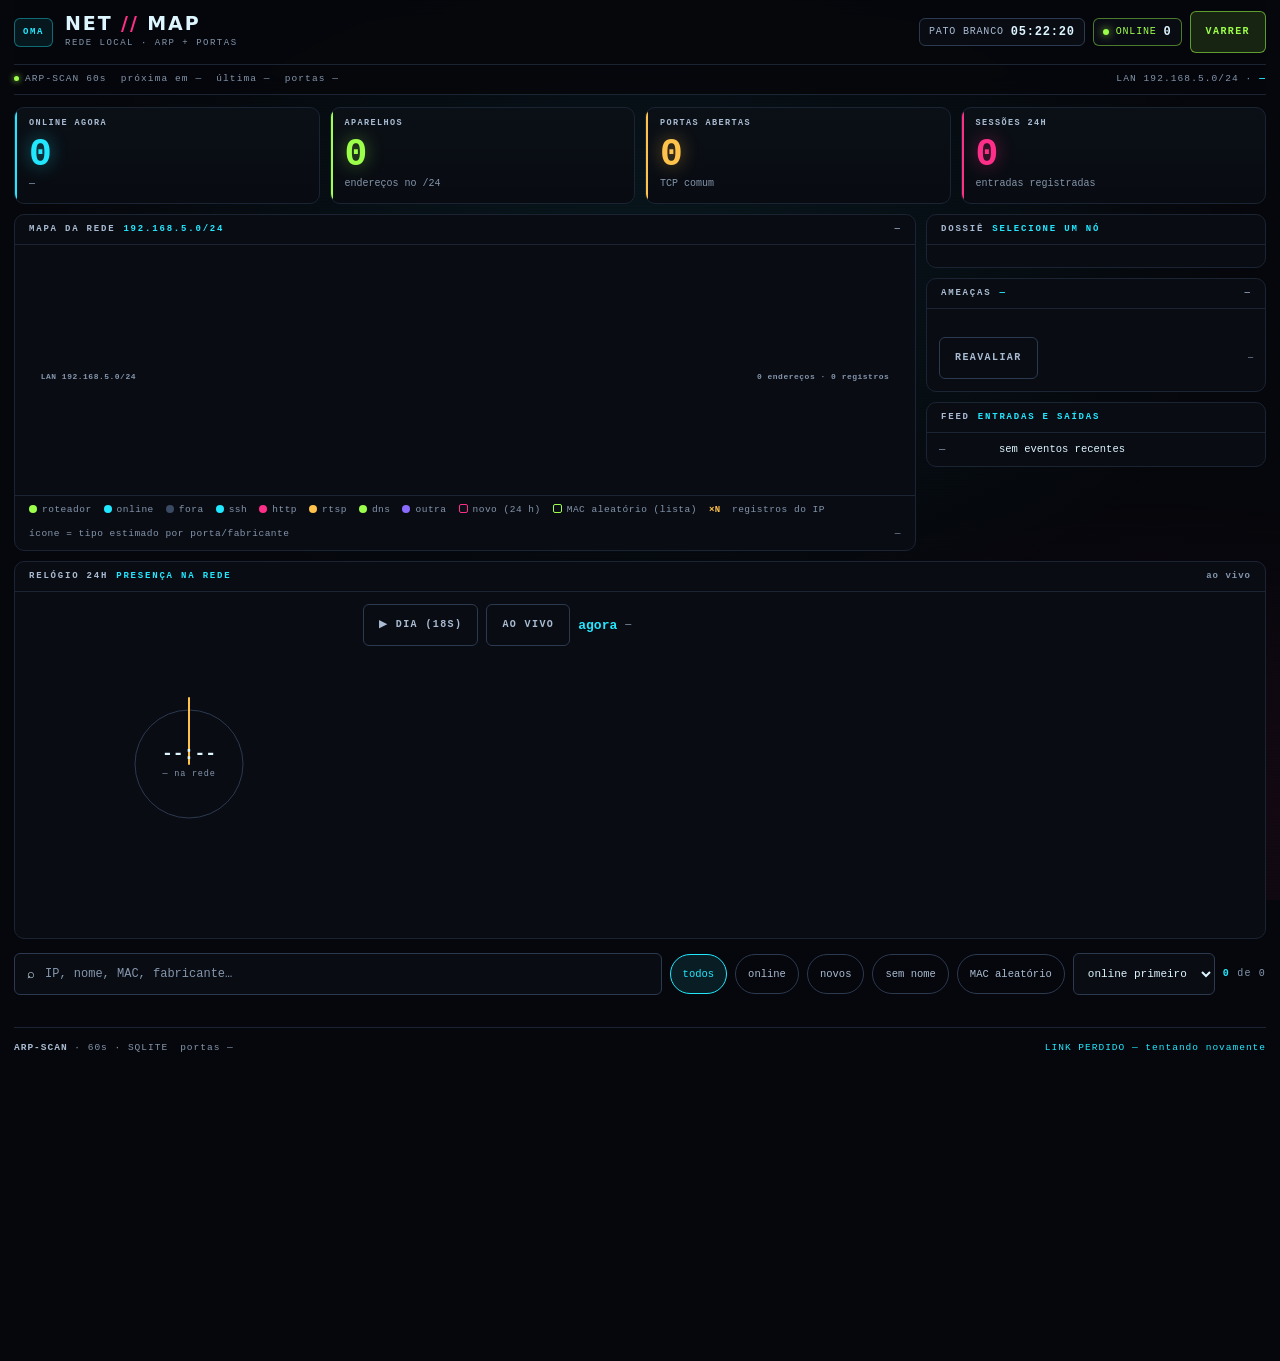
==== commit b704dc98: "feat(omanet): legenda completa, fallback morto removido, contagem coerente no mapa" ====
--- a/static/index.html
+++ b/static/index.html
@@ -116,9 +116,7 @@
   border:1.6px solid var(--magenta);vertical-align:-1px}
 .scene-legend .sw-rand{width:9px;height:9px;border-radius:2px;background:#0A0F18;
   border:1.6px solid var(--lime);vertical-align:-1px}
-.scene-legend .sw-mac{display:inline-block;min-width:16px;padding:0 3px;margin-right:5px;
-  border:1px solid var(--amber);border-radius:2px;color:var(--amber);
-  font:700 8px/12px var(--mono);text-align:center;vertical-align:-1px;margin-right:2px}
+.scene-legend .sw-mac{color:var(--amber);font:700 9px var(--mono);margin-right:5px;vertical-align:0}
 .scene-legend .r{margin-left:auto;color:var(--mute)}
 .mobilechips{display:none}
 
